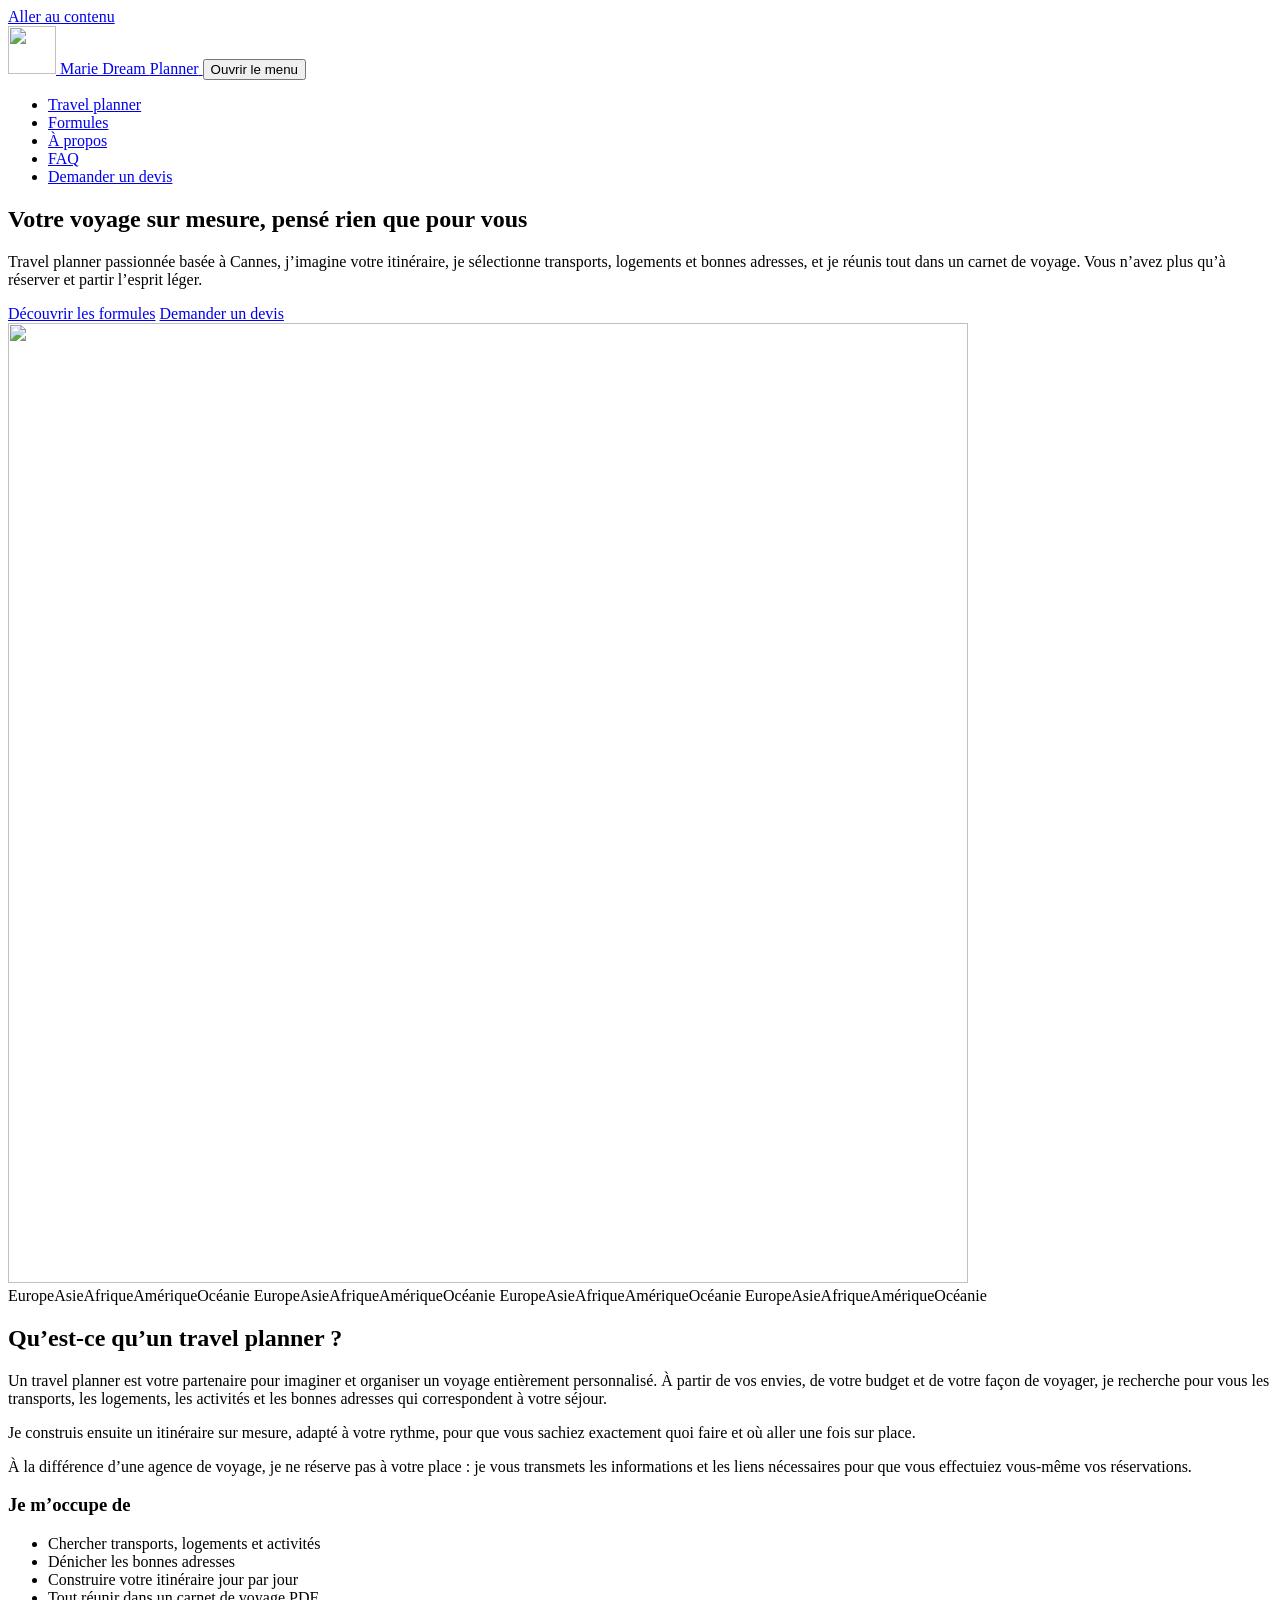
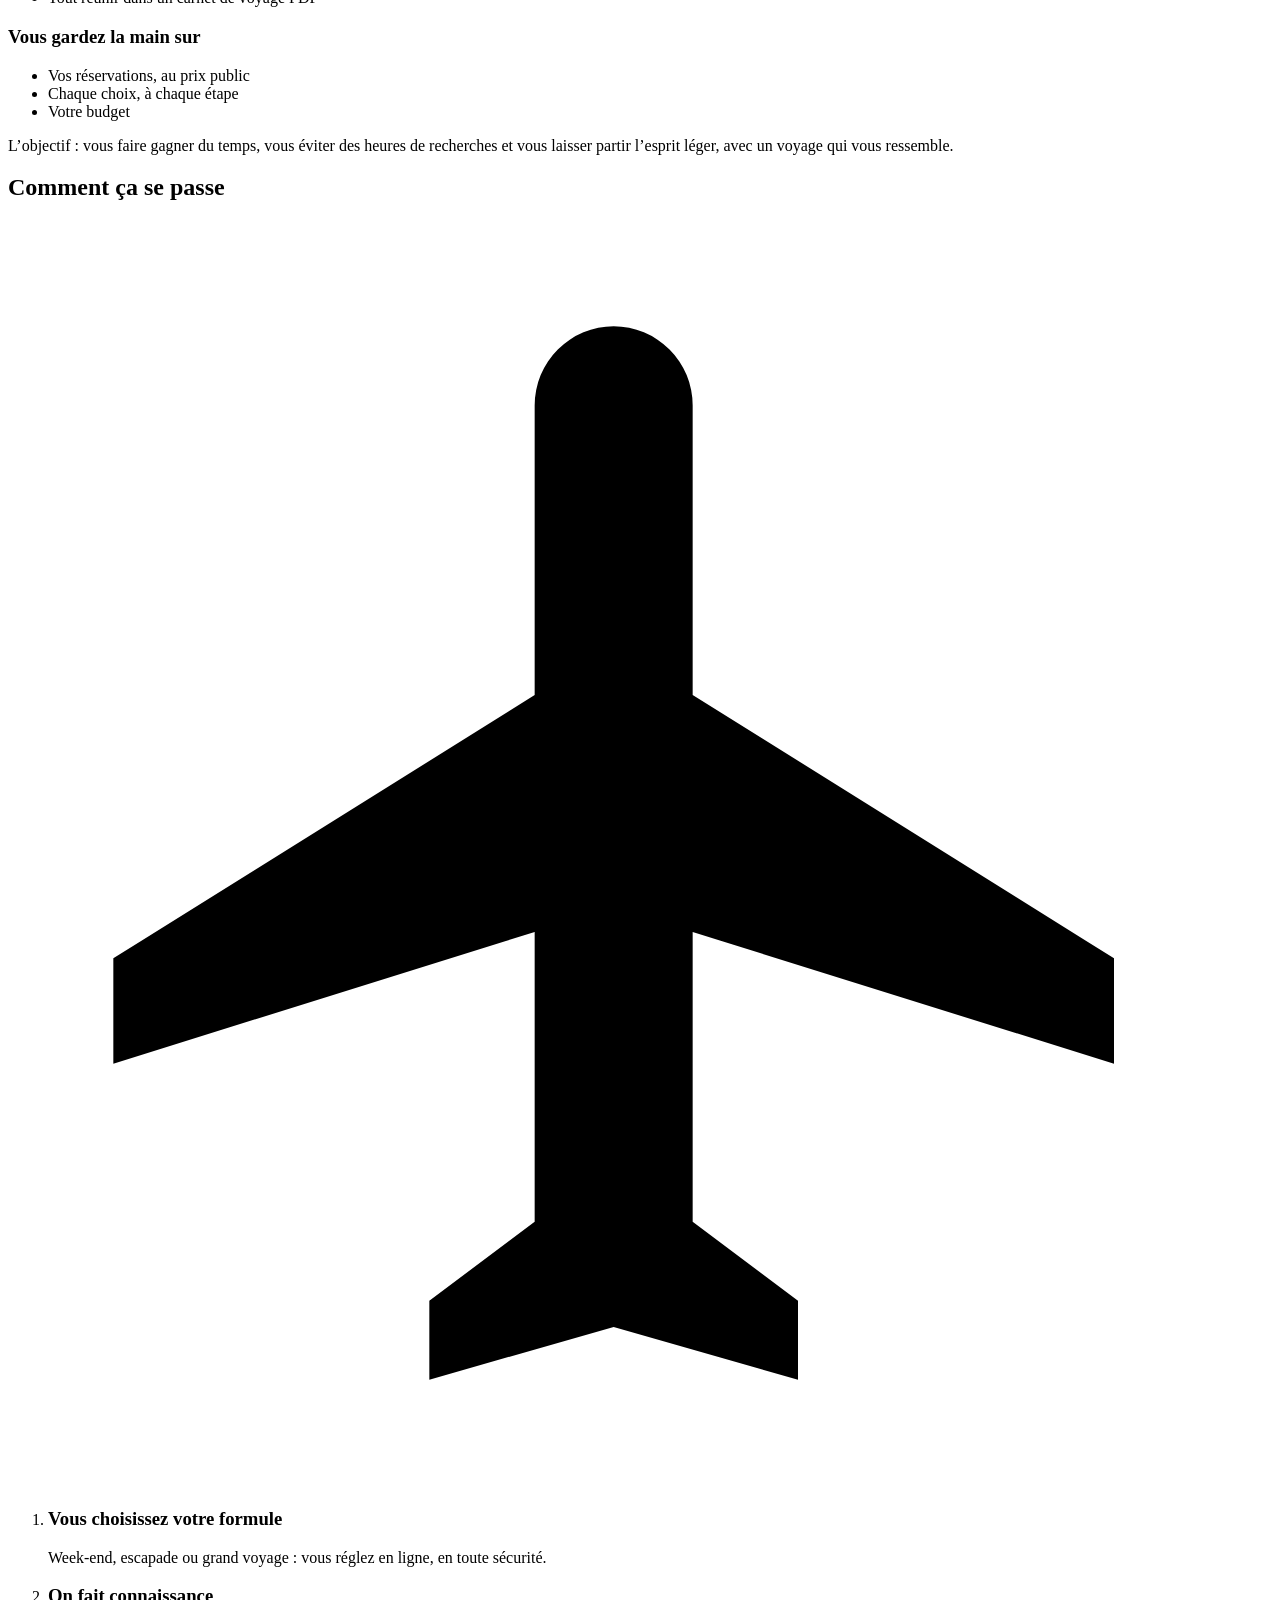
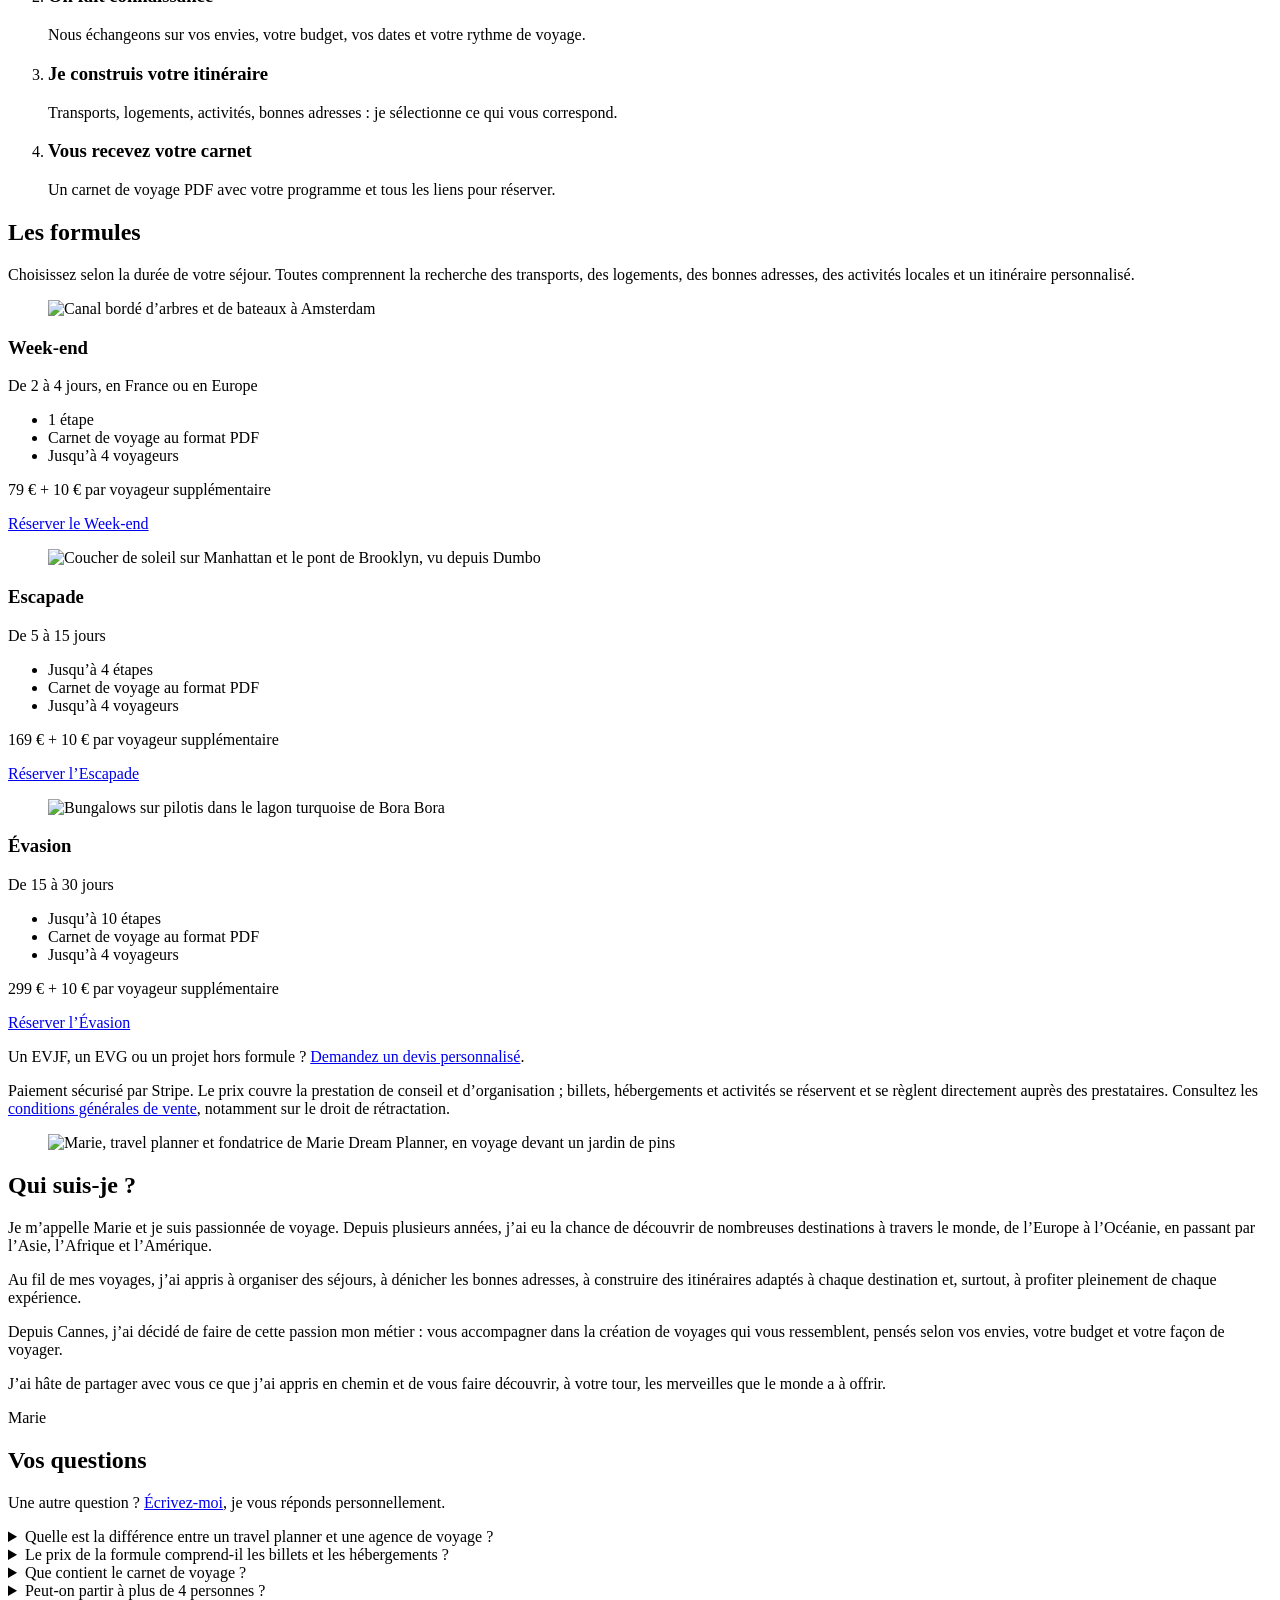
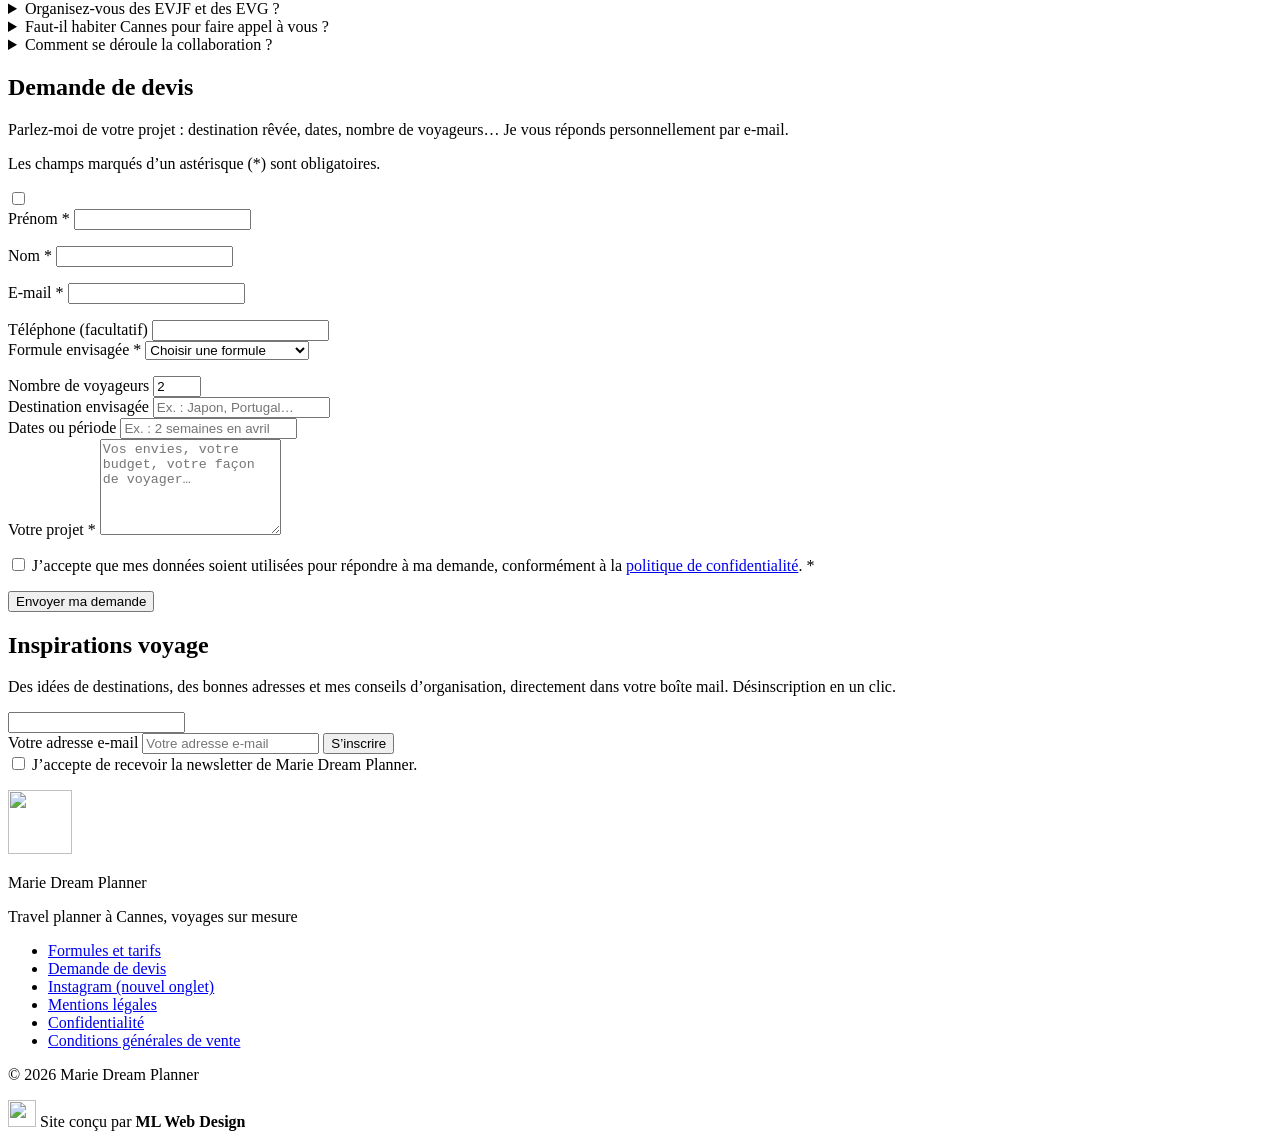
==== index.html @ a930e007 "MarieTravelPlannerV1" ====
<!DOCTYPE html>
<html lang="fr">
<head>
  <!-- ==========================================================
       Marie Dream Planner — Site vitrine
       Page unique (one-page) : accueil, formules, à propos, FAQ, devis.
       ⚠️ Remplacer https://www.mariedreamplanner.fr par le domaine final
          (rechercher/remplacer dans tout le projet).
       ========================================================== -->
  <meta charset="utf-8">
  <meta name="viewport" content="width=device-width, initial-scale=1">

  <!-- SEO : titre (~55 car.) et description (~155 car.) -->
  <title>Travel planner à Cannes, voyage sur mesure | Marie Dream Planner</title>
  <meta name="description" content="Travel planner basée à Cannes, Marie organise votre voyage sur mesure : itinéraire personnalisé, transports, logements et bonnes adresses. Dès 79 €.">
  <link rel="canonical" href="https://www.mariedreamplanner.fr/">
  <meta name="robots" content="index, follow, max-image-preview:large">
  <meta name="author" content="Marie — Marie Dream Planner">
  <meta name="theme-color" content="#7e1416">
  <meta name="color-scheme" content="light">

  <!-- Open Graph (Facebook, LinkedIn, WhatsApp…) -->
  <meta property="og:type" content="website">
  <meta property="og:locale" content="fr_FR">
  <meta property="og:site_name" content="Marie Dream Planner">
  <meta property="og:title" content="Marie Dream Planner — Travel planner à Cannes, voyage sur mesure">
  <meta property="og:description" content="Itinéraire personnalisé, transports, logements et bonnes adresses : votre voyage pensé rien que pour vous, dès 79 €.">
  <meta property="og:url" content="https://www.mariedreamplanner.fr/">
  <meta property="og:image" content="https://www.mariedreamplanner.fr/assets/img/og-image.jpg">
  <meta property="og:image:width" content="1200">
  <meta property="og:image:height" content="630">
  <meta property="og:image:alt" content="Logo Marie Dream Planner : soleil couchant, vague et palmier">

  <!-- Twitter / X -->
  <meta name="twitter:card" content="summary_large_image">
  <meta name="twitter:title" content="Marie Dream Planner — Travel planner à Cannes, voyage sur mesure">
  <meta name="twitter:description" content="Votre voyage sur mesure, organisé par une travel planner passionnée basée à Cannes. Dès 79 €.">
  <meta name="twitter:image" content="https://www.mariedreamplanner.fr/assets/img/og-image.jpg">

  <!-- Icônes & PWA -->
  <link rel="icon" href="/assets/icons/favicon.ico" sizes="48x48">
  <link rel="icon" href="/assets/icons/favicon-32.png" type="image/png" sizes="32x32">
  <link rel="apple-touch-icon" href="/assets/icons/apple-touch-icon.png">
  <link rel="manifest" href="/site.webmanifest">

  <!-- Performance : préchargement des polices auto-hébergées (RGPD : aucun appel à Google Fonts) -->
  <link rel="preload" href="assets/fonts/gloock-latin-400-normal.woff2" as="font" type="font/woff2" crossorigin>
  <link rel="preload" href="assets/fonts/poppins-latin-400-normal.woff2" as="font" type="font/woff2" crossorigin>

  <link rel="preload" as="image" type="image/webp" fetchpriority="high" href="assets/media/hero-poster-960.webp"
        imagesrcset="assets/media/hero-poster-640.webp 640w, assets/media/hero-poster-960.webp 960w, assets/media/hero-poster-1280.webp 1280w"
        imagesizes="(min-width: 56.25em) min(40vw, 34rem), min(60vw, 17rem)">
  <link rel="stylesheet" href="assets/css/styles.css">

  <!-- Données structurées (schema.org) : entreprise, offres, fondatrice, FAQ -->
  <script type="application/ld+json">
  {
    "@context": "https://schema.org",
    "@graph": [
      {
        "@type": "WebSite",
        "@id": "https://www.mariedreamplanner.fr/#website",
        "url": "https://www.mariedreamplanner.fr/",
        "name": "Marie Dream Planner",
        "inLanguage": "fr-FR",
        "publisher": { "@id": "https://www.mariedreamplanner.fr/#business" },
        "creator": { "@type": "Organization", "name": "ML Web Design" }
      },
      {
        "@type": "ProfessionalService",
        "@id": "https://www.mariedreamplanner.fr/#business",
        "name": "Marie Dream Planner",
        "description": "Travel planner basée à Cannes : organisation de voyages sur mesure, itinéraires personnalisés et carnets de voyage.",
        "url": "https://www.mariedreamplanner.fr/",
        "logo": "https://www.mariedreamplanner.fr/assets/icons/icon-512.png",
        "image": "https://www.mariedreamplanner.fr/assets/img/og-image.jpg",
        "priceRange": "79 € – 299 €",
        "currenciesAccepted": "EUR",
        "paymentAccepted": "Carte bancaire",
        "address": {
          "@type": "PostalAddress",
          "addressLocality": "Cannes",
          "addressRegion": "Provence-Alpes-Côte d’Azur",
          "addressCountry": "FR"
        },
        "areaServed": [
          { "@type": "City", "name": "Cannes" },
          { "@type": "AdministrativeArea", "name": "Alpes-Maritimes" },
          { "@type": "Country", "name": "France" }
        ],
        "knowsLanguage": "fr",
        "founder": { "@id": "https://www.mariedreamplanner.fr/#marie" },
        "hasOfferCatalog": {
          "@type": "OfferCatalog",
          "name": "Formules d’organisation de voyage",
          "itemListElement": [
            {
              "@type": "Offer",
              "name": "Formule Week-end",
              "description": "Voyage de 2 à 4 jours en France ou en Europe, 1 étape, carnet de voyage PDF, jusqu’à 4 personnes.",
              "price": "79",
              "priceCurrency": "EUR",
              "url": "https://www.mariedreamplanner.fr/#formules"
            },
            {
              "@type": "Offer",
              "name": "Formule Escapade",
              "description": "Voyage de 5 à 15 jours, jusqu’à 4 étapes, carnet de voyage PDF, jusqu’à 4 personnes.",
              "price": "169",
              "priceCurrency": "EUR",
              "url": "https://www.mariedreamplanner.fr/#formules"
            },
            {
              "@type": "Offer",
              "name": "Formule Évasion",
              "description": "Voyage de 15 à 30 jours, jusqu’à 10 étapes, carnet de voyage PDF, jusqu’à 4 personnes.",
              "price": "299",
              "priceCurrency": "EUR",
              "url": "https://www.mariedreamplanner.fr/#formules"
            }
          ]
        }
      },
      {
        "@type": "Person",
        "@id": "https://www.mariedreamplanner.fr/#marie",
        "name": "Marie",
        "jobTitle": "Travel planner",
        "image": "https://www.mariedreamplanner.fr/assets/img/marie-travel-planner-800.jpg",
        "worksFor": { "@id": "https://www.mariedreamplanner.fr/#business" }
      },
      {
        "@type": "FAQPage",
        "@id": "https://www.mariedreamplanner.fr/#faq",
        "mainEntity": [
          {
            "@type": "Question",
            "name": "Quelle est la différence entre un travel planner et une agence de voyage ?",
            "acceptedAnswer": { "@type": "Answer", "text": "Une agence vend un voyage et réserve à votre place. En tant que travel planner, je conçois votre voyage sur mesure et vous transmets toutes les informations et liens nécessaires : vous réservez vous-même, au prix public, en gardant la main sur chaque choix." }
          },
          {
            "@type": "Question",
            "name": "Le prix de la formule comprend-il les billets et les hébergements ?",
            "acceptedAnswer": { "@type": "Answer", "text": "Non. Le prix de la formule rémunère la recherche et l’organisation de votre voyage. Les transports, hébergements et activités restent à réserver et à régler directement auprès des prestataires, grâce aux liens fournis dans votre carnet." }
          },
          {
            "@type": "Question",
            "name": "Que contient le carnet de voyage ?",
            "acceptedAnswer": { "@type": "Answer", "text": "Votre carnet de voyage au format PDF rassemble votre itinéraire jour par jour, les transports et logements sélectionnés, les activités et bonnes adresses, ainsi que les liens pour tout réserver." }
          },
          {
            "@type": "Question",
            "name": "Peut-on partir à plus de 4 personnes ?",
            "acceptedAnswer": { "@type": "Answer", "text": "Oui. Chaque formule inclut jusqu’à 4 voyageurs ; chaque personne supplémentaire est facturée 10 €." }
          },
          {
            "@type": "Question",
            "name": "Organisez-vous des EVJF et des EVG ?",
            "acceptedAnswer": { "@type": "Answer", "text": "Oui, les enterrements de vie de jeune fille et de garçon sont organisés sur devis, selon le nombre de participants, la destination et les activités souhaitées." }
          },
          {
            "@type": "Question",
            "name": "Faut-il habiter Cannes pour faire appel à vous ?",
            "acceptedAnswer": { "@type": "Answer", "text": "Non. Je suis basée à Cannes, mais tout l’accompagnement se fait à distance : où que vous habitiez en France, vous pouvez me confier l’organisation de votre voyage." }
          },
          {
            "@type": "Question",
            "name": "Comment se déroule la collaboration ?",
            "acceptedAnswer": { "@type": "Answer", "text": "Vous choisissez une formule et la réglez en ligne, puis nous échangeons sur vos envies, votre budget et votre rythme. Je construis ensuite votre itinéraire et vous envoie votre carnet de voyage." }
          }
        ]
      }
    ]
  }
  </script>

  <script src="assets/js/config.js" defer></script>
  <script src="assets/js/main.js" defer></script>
</head>

<body>
  <!-- Lien d’évitement (accessibilité clavier / lecteurs d’écran) -->
  <a class="skip-link" href="#main">Aller au contenu</a>

  <!-- ========================= EN-TÊTE ========================= -->
  <header class="site-header" id="siteHeader" data-state="transparent">
    <div class="site-header__inner container">
      <a class="brand" href="#accueil" aria-label="Marie Dream Planner, retour à l’accueil">
        <picture>
          <source type="image/webp" srcset="assets/img/logo-emblem-48.webp 1x, assets/img/logo-emblem-96.webp 2x">
          <img class="brand__emblem" src="assets/img/logo-emblem-48.png" srcset="assets/img/logo-emblem-96.png 2x" alt="" width="48" height="48">
        </picture>
        <span class="brand__name">Marie Dream <span class="brand__sub">Planner</span></span>
      </a>

      <button class="nav-toggle" id="navToggle" type="button" aria-expanded="false" aria-controls="primaryNav">
        <span class="nav-toggle__bar" aria-hidden="true"></span>
        <span class="visually-hidden">Ouvrir le menu</span>
      </button>

      <nav class="primary-nav" id="primaryNav" aria-label="Navigation principale">
        <ul class="primary-nav__list">
          <li><a class="primary-nav__link" href="#travel-planner">Travel planner</a></li>
          <li><a class="primary-nav__link" href="#formules">Formules</a></li>
          <li><a class="primary-nav__link" href="#a-propos">À propos</a></li>
          <li><a class="primary-nav__link" href="#faq">FAQ</a></li>
          <li><a class="button button--sun primary-nav__cta" href="#devis">Demander un devis</a></li>
        </ul>
      </nav>
    </div>
  </header>

  <main id="main">

    <!-- ========================= HERO =========================
         Le soleil du logo devient une fenêtre sur le voyage : la vidéo s’affiche
         dans un disque qui se lève sur l’horizon au chargement.
         Vidéo muette, en boucle, avec bouton pause (WCAG 2.2.2), non chargée si
         l’utilisateur limite les animations ou ses données (voir main.js). -->
    <section class="hero" id="accueil" aria-labelledby="heroTitle">
      <div class="hero__inner container">
        <div class="hero__text">
          <h1 class="hero__title" id="heroTitle">
            <span class="hero__line"><span>Votre voyage</span></span>
            <span class="hero__line"><span>sur mesure,</span></span>
            <span class="hero__line"><span>pensé rien</span></span>
            <span class="hero__line"><span>que pour vous</span></span>
          </h1>
          <p class="hero__lead">Travel planner passionnée basée à Cannes, j’imagine votre itinéraire, je sélectionne transports, logements et bonnes adresses, et je réunis tout dans un carnet de voyage. Vous n’avez plus qu’à réserver et partir l’esprit léger.</p>
          <div class="hero__actions">
            <a class="button button--sun" href="#formules">Découvrir les formules</a>
            <a class="button button--ghost" href="#devis">Demander un devis</a>
          </div>
        </div>

        <div class="hero__sun">
          <div class="hero__disc" id="heroDisc">
            <!-- Image d’attente responsive (affichée tant que la vidéo ne joue pas) -->
            <picture>
              <source type="image/webp" sizes="(min-width: 56.25em) min(40vw, 34rem), min(60vw, 17rem)"
                      srcset="assets/media/hero-poster-640.webp 640w, assets/media/hero-poster-960.webp 960w, assets/media/hero-poster-1280.webp 1280w">
              <img class="hero__poster" src="assets/media/hero-poster-960.jpg" alt="" width="960" height="960" fetchpriority="high" decoding="async">
            </picture>
            <video class="hero__video" id="heroVideo" muted loop playsinline preload="none" aria-hidden="true"
                   data-sources='[{"src":"assets/media/hero.webm","type":"video/webm"},{"src":"assets/media/hero.mp4","type":"video/mp4"}]'>
            </video>
          </div>
          <button class="hero__video-toggle" id="heroVideoToggle" type="button" data-state="playing" hidden>
            <span class="hero__video-icon" aria-hidden="true"></span>
            <span class="visually-hidden" data-label>Mettre la vidéo en pause</span>
          </button>
        </div>
      </div>

      <!-- Bandeau décoratif : les continents évoqués dans la présentation de Marie -->
      <div class="marquee" aria-hidden="true">
        <div class="marquee__track">
          <span>Europe</span><span>Asie</span><span>Afrique</span><span>Amérique</span><span>Océanie</span>
          <span>Europe</span><span>Asie</span><span>Afrique</span><span>Amérique</span><span>Océanie</span>
          <span>Europe</span><span>Asie</span><span>Afrique</span><span>Amérique</span><span>Océanie</span>
          <span>Europe</span><span>Asie</span><span>Afrique</span><span>Amérique</span><span>Océanie</span>
        </div>
      </div>
    </section>

    <!-- ========================= QU’EST-CE QU’UN TRAVEL PLANNER ========================= -->
    <section class="section intro" id="travel-planner" aria-labelledby="introTitle">
      <div class="container">
        <div class="intro__grid">
          <div class="intro__body">
            <h2 class="section__title" id="introTitle">Qu’est-ce qu’un travel planner&nbsp;?</h2>
            <div class="prose">
              <p>Un travel planner est votre partenaire pour imaginer et organiser un voyage entièrement personnalisé. À partir de vos envies, de votre budget et de votre façon de voyager, je recherche pour vous les transports, les logements, les activités et les bonnes adresses qui correspondent à votre séjour.</p>
              <p>Je construis ensuite un itinéraire sur mesure, adapté à votre rythme, pour que vous sachiez exactement quoi faire et où aller une fois sur place.</p>
              <p>À la différence d’une agence de voyage, je ne réserve pas à votre place&nbsp;: je vous transmets les informations et les liens nécessaires pour que vous effectuiez vous-même vos réservations.</p>
            </div>
          </div>

          <!-- Répartition des rôles : l’information clé du métier, présentée côte à côte -->
          <div class="roles">
            <div class="roles__card roles__card--marie">
              <h3 class="roles__title">Je m’occupe de</h3>
              <ul class="roles__list">
                <li>Chercher transports, logements et activités</li>
                <li>Dénicher les bonnes adresses</li>
                <li>Construire votre itinéraire jour par jour</li>
                <li>Tout réunir dans un carnet de voyage PDF</li>
              </ul>
            </div>
            <div class="roles__card roles__card--you">
              <h3 class="roles__title">Vous gardez la main sur</h3>
              <ul class="roles__list">
                <li>Vos réservations, au prix public</li>
                <li>Chaque choix, à chaque étape</li>
                <li>Votre budget</li>
              </ul>
            </div>
          </div>
        </div>

        <p class="intro__goal">L’objectif&nbsp;: vous faire gagner du temps, vous éviter des heures de recherches et vous laisser partir l’esprit léger, avec un voyage qui vous ressemble.</p>
      </div>
    </section>

    <!-- ========================= ÉTAPES (vraie séquence → numérotation justifiée) =========================
         Un avion parcourt la ligne de vol quand la section entre à l’écran (une seule fois). -->
    <section class="section steps" aria-labelledby="stepsTitle">
      <div class="container">
        <h2 class="section__title" id="stepsTitle">Comment ça se passe</h2>
        <div class="steps__route" id="stepsRoute">
          <svg class="steps__plane" viewBox="0 0 24 24" aria-hidden="true" focusable="false">
            <path d="M21 16v-2l-8-5V3.5a1.5 1.5 0 0 0-3 0V9l-8 5v2l8-2.5V19l-2 1.5V22l3.5-1 3.5 1v-1.5L13 19v-5.5z"/>
          </svg>
          <ol class="steps__list">
            <li class="step">
              <h3 class="step__title">Vous choisissez votre formule</h3>
              <p class="step__text">Week-end, escapade ou grand voyage&nbsp;: vous réglez en ligne, en toute sécurité.</p>
            </li>
            <li class="step">
              <h3 class="step__title">On fait connaissance</h3>
              <p class="step__text">Nous échangeons sur vos envies, votre budget, vos dates et votre rythme de voyage.</p>
            </li>
            <li class="step">
              <h3 class="step__title">Je construis votre itinéraire</h3>
              <p class="step__text">Transports, logements, activités, bonnes adresses&nbsp;: je sélectionne ce qui vous correspond.</p>
            </li>
            <li class="step">
              <h3 class="step__title">Vous recevez votre carnet</h3>
              <p class="step__text">Un carnet de voyage PDF avec votre programme et tous les liens pour réserver.</p>
            </li>
          </ol>
        </div>
      </div>
    </section>

    <!-- ========================= FORMULES =========================
         Photos libres de droits (crédits : mentions légales), servies en WebP responsive.
         La jauge indique la plage de durée couverte sur une échelle de 30 jours. -->
    <section class="section formulas" id="formules" aria-labelledby="formulasTitle">
      <div class="container">
        <div class="section__head">
          <h2 class="section__title" id="formulasTitle">Les formules</h2>
          <p class="section__lead">Choisissez selon la durée de votre séjour. Toutes comprennent la recherche des transports, des logements, des bonnes adresses, des activités locales et un itinéraire personnalisé.</p>
        </div>

        <div class="formulas__grid">
          <!-- Formule Week-end -->
          <article class="offer" aria-labelledby="offerWeekendTitle">
            <figure class="offer__media">
              <picture>
                <source type="image/webp" sizes="(min-width: 960px) 360px, 92vw"
                        srcset="assets/media/formula-weekend-640.webp 640w, assets/media/formula-weekend-960.webp 960w, assets/media/formula-weekend-1280.webp 1280w">
                <img src="assets/media/formula-weekend-960.jpg" alt="Canal bordé d’arbres et de bateaux à Amsterdam" width="960" height="720" loading="lazy" decoding="async">
              </picture>
            </figure>
            <div class="offer__body">
              <h3 class="offer__title" id="offerWeekendTitle">Week-end</h3>
              <p class="offer__duration">De 2 à 4 jours, en France ou en Europe</p>
              <div class="offer__range offer__range--short" role="img" aria-label="Durée couverte : de 2 à 4 jours, sur une échelle de 30 jours">
                <span class="offer__range-fill"></span>
              </div>
              <ul class="offer__features">
                <li>1 étape</li>
                <li>Carnet de voyage au format PDF</li>
                <li>Jusqu’à 4 voyageurs</li>
              </ul>
              <p class="offer__price"><span class="offer__amount">79&nbsp;€</span> <span class="offer__extra">+ 10&nbsp;€ par voyageur supplémentaire</span></p>
              <a class="button button--primary offer__cta" href="#devis" data-payment-link="weekend" data-formula="Week-end">Réserver le Week-end</a>
            </div>
          </article>

          <!-- Formule Escapade (variante sombre pour rythmer la rangée) -->
          <article class="offer offer--dark" aria-labelledby="offerEscapadeTitle">
            <figure class="offer__media">
              <picture>
                <source type="image/webp" sizes="(min-width: 960px) 360px, 92vw"
                        srcset="assets/media/formula-escapade-640.webp 640w, assets/media/formula-escapade-960.webp 960w, assets/media/formula-escapade-1280.webp 1280w">
                <img src="assets/media/formula-escapade-960.jpg" alt="Coucher de soleil sur Manhattan et le pont de Brooklyn, vu depuis Dumbo" width="960" height="720" loading="lazy" decoding="async">
              </picture>
            </figure>
            <div class="offer__body">
              <h3 class="offer__title" id="offerEscapadeTitle">Escapade</h3>
              <p class="offer__duration">De 5 à 15 jours</p>
              <div class="offer__range offer__range--medium" role="img" aria-label="Durée couverte : de 5 à 15 jours, sur une échelle de 30 jours">
                <span class="offer__range-fill"></span>
              </div>
              <ul class="offer__features">
                <li>Jusqu’à 4 étapes</li>
                <li>Carnet de voyage au format PDF</li>
                <li>Jusqu’à 4 voyageurs</li>
              </ul>
              <p class="offer__price"><span class="offer__amount">169&nbsp;€</span> <span class="offer__extra">+ 10&nbsp;€ par voyageur supplémentaire</span></p>
              <a class="button button--sun offer__cta" href="#devis" data-payment-link="escapade" data-formula="Escapade">Réserver l’Escapade</a>
            </div>
          </article>

          <!-- Formule Évasion -->
          <article class="offer" aria-labelledby="offerEvasionTitle">
            <figure class="offer__media">
              <picture>
                <source type="image/webp" sizes="(min-width: 960px) 360px, 92vw"
                        srcset="assets/media/formula-evasion-640.webp 640w, assets/media/formula-evasion-960.webp 960w, assets/media/formula-evasion-1280.webp 1280w">
                <img src="assets/media/formula-evasion-960.jpg" alt="Bungalows sur pilotis dans le lagon turquoise de Bora Bora" width="960" height="720" loading="lazy" decoding="async">
              </picture>
            </figure>
            <div class="offer__body">
              <h3 class="offer__title" id="offerEvasionTitle">Évasion</h3>
              <p class="offer__duration">De 15 à 30 jours</p>
              <div class="offer__range offer__range--long" role="img" aria-label="Durée couverte : de 15 à 30 jours, sur une échelle de 30 jours">
                <span class="offer__range-fill"></span>
              </div>
              <ul class="offer__features">
                <li>Jusqu’à 10 étapes</li>
                <li>Carnet de voyage au format PDF</li>
                <li>Jusqu’à 4 voyageurs</li>
              </ul>
              <p class="offer__price"><span class="offer__amount">299&nbsp;€</span> <span class="offer__extra">+ 10&nbsp;€ par voyageur supplémentaire</span></p>
              <a class="button button--primary offer__cta" href="#devis" data-payment-link="evasion" data-formula="Évasion">Réserver l’Évasion</a>
            </div>
          </article>
        </div>

        <div class="formulas__notes">
          <p class="formulas__custom">Un EVJF, un EVG ou un projet hors formule&nbsp;? <a href="#devis" data-formula="EVJF / EVG">Demandez un devis personnalisé</a>.</p>
          <p class="formulas__secure">Paiement sécurisé par Stripe. Le prix couvre la prestation de conseil et d’organisation&nbsp;; billets, hébergements et activités se réservent et se règlent directement auprès des prestataires. Consultez les <a href="cgv.html">conditions générales de vente</a>, notamment sur le droit de rétractation.</p>
        </div>
      </div>
    </section>

    <!-- ========================= À PROPOS ========================= -->
    <section class="section about" id="a-propos" aria-labelledby="aboutTitle">
      <div class="container about__grid">
        <figure class="about__portrait">
          <picture>
            <source type="image/webp"
                    srcset="assets/img/marie-travel-planner-480.webp 480w,
                            assets/img/marie-travel-planner-800.webp 800w,
                            assets/img/marie-travel-planner-1200.webp 1200w"
                    sizes="(min-width: 960px) 420px, 88vw">
            <img src="assets/img/marie-travel-planner-800.jpg"
                 alt="Marie, travel planner et fondatrice de Marie Dream Planner, en voyage devant un jardin de pins"
                 width="800" height="1000" loading="lazy" decoding="async">
          </picture>
        </figure>

        <div class="about__body">
          <h2 class="section__title" id="aboutTitle">Qui suis-je&nbsp;?</h2>
          <div class="prose">
            <p>Je m’appelle Marie et je suis passionnée de voyage. Depuis plusieurs années, j’ai eu la chance de découvrir de nombreuses destinations à travers le monde, de l’Europe à l’Océanie, en passant par l’Asie, l’Afrique et l’Amérique.</p>
            <p>Au fil de mes voyages, j’ai appris à organiser des séjours, à dénicher les bonnes adresses, à construire des itinéraires adaptés à chaque destination et, surtout, à profiter pleinement de chaque expérience.</p>
            <p>Depuis Cannes, j’ai décidé de faire de cette passion mon métier&nbsp;: vous accompagner dans la création de voyages qui vous ressemblent, pensés selon vos envies, votre budget et votre façon de voyager.</p>
            <p>J’ai hâte de partager avec vous ce que j’ai appris en chemin et de vous faire découvrir, à votre tour, les merveilles que le monde a à offrir.</p>
          </div>
          <p class="about__signature">Marie</p>
        </div>
      </div>
    </section>

    <!-- ========================= FAQ (accordéons natifs <details>, ouverture animée en CSS) ========================= -->
    <section class="section faq" id="faq" aria-labelledby="faqTitle">
      <div class="container faq__grid">
        <div class="faq__intro">
          <h2 class="section__title" id="faqTitle">Vos questions</h2>
          <p class="section__lead">Une autre question&nbsp;? <a href="#devis">Écrivez-moi</a>, je vous réponds personnellement.</p>
        </div>
        <div class="faq__list">
          <details class="faq__item">
            <summary class="faq__question">Quelle est la différence entre un travel planner et une agence de voyage&nbsp;?</summary>
            <div class="faq__answer"><p>Une agence vend un voyage et réserve à votre place. En tant que travel planner, je conçois votre voyage sur mesure et vous transmets toutes les informations et liens nécessaires&nbsp;: vous réservez vous-même, au prix public, en gardant la main sur chaque choix.</p></div>
          </details>
          <details class="faq__item">
            <summary class="faq__question">Le prix de la formule comprend-il les billets et les hébergements&nbsp;?</summary>
            <div class="faq__answer"><p>Non. Le prix de la formule rémunère la recherche et l’organisation de votre voyage. Les transports, hébergements et activités restent à réserver et à régler directement auprès des prestataires, grâce aux liens fournis dans votre carnet.</p></div>
          </details>
          <details class="faq__item">
            <summary class="faq__question">Que contient le carnet de voyage&nbsp;?</summary>
            <div class="faq__answer"><p>Votre carnet de voyage au format PDF rassemble votre itinéraire jour par jour, les transports et logements sélectionnés, les activités et bonnes adresses, ainsi que les liens pour tout réserver.</p></div>
          </details>
          <details class="faq__item">
            <summary class="faq__question">Peut-on partir à plus de 4 personnes&nbsp;?</summary>
            <div class="faq__answer"><p>Oui. Chaque formule inclut jusqu’à 4 voyageurs&nbsp;; chaque personne supplémentaire est facturée 10&nbsp;€.</p></div>
          </details>
          <details class="faq__item">
            <summary class="faq__question">Organisez-vous des EVJF et des EVG&nbsp;?</summary>
            <div class="faq__answer"><p>Oui, les enterrements de vie de jeune fille et de garçon sont organisés sur devis, selon le nombre de participants, la destination et les activités souhaitées. <a href="#devis" data-formula="EVJF / EVG">Demander un devis</a>.</p></div>
          </details>
          <details class="faq__item">
            <summary class="faq__question">Faut-il habiter Cannes pour faire appel à vous&nbsp;?</summary>
            <div class="faq__answer"><p>Non. Je suis basée à Cannes, mais tout l’accompagnement se fait à distance&nbsp;: où que vous habitiez en France, vous pouvez me confier l’organisation de votre voyage.</p></div>
          </details>
          <details class="faq__item">
            <summary class="faq__question">Comment se déroule la collaboration&nbsp;?</summary>
            <div class="faq__answer"><p>Vous choisissez une formule et la réglez en ligne, puis nous échangeons sur vos envies, votre budget et votre rythme. Je construis ensuite votre itinéraire et vous envoie votre carnet de voyage.</p></div>
          </details>
        </div>
      </div>
    </section>

    <!-- ========================= DEMANDE DE DEVIS =========================
         Envoi d’e-mail sans backend via Web3Forms (clé dans assets/js/config.js).
         Sans JavaScript, le formulaire reste fonctionnel (POST classique + redirection). -->
    <section class="section quote" id="devis" aria-labelledby="quoteTitle">
      <div class="container quote__grid">
        <div class="quote__intro">
          <h2 class="section__title" id="quoteTitle">Demande de devis</h2>
          <p class="section__lead">Parlez-moi de votre projet&nbsp;: destination rêvée, dates, nombre de voyageurs… Je vous réponds personnellement par e-mail.</p>
          <p class="quote__hint">Les champs marqués d’un astérisque (*) sont obligatoires.</p>
        </div>

        <form class="form quote__form" id="quoteForm" action="https://api.web3forms.com/submit" method="POST" novalidate>
          <!-- Champs techniques Web3Forms (valeurs injectées depuis config.js) -->
          <input type="hidden" name="access_key" value="" data-config="web3formsAccessKey">
          <input type="hidden" name="subject" value="Nouvelle demande de devis — Marie Dream Planner">
          <input type="hidden" name="from_name" value="Site Marie Dream Planner">
          <input type="hidden" name="redirect" value="https://www.mariedreamplanner.fr/merci.html?type=devis">
          <!-- Pot de miel anti-spam : invisible pour les humains -->
          <input type="checkbox" name="botcheck" class="form__honeypot" tabindex="-1" aria-hidden="true">

          <!-- Les attributs « name » sont en français : ils deviennent les intitulés de l’e-mail reçu.
               Les « id » restent en camelCase pour le JavaScript et les labels. -->
          <div class="form__row">
            <div class="form__field">
              <label class="form__label" for="firstName">Prénom *</label>
              <input class="form__input" id="firstName" name="Prénom" type="text" autocomplete="given-name" required aria-describedby="firstNameError">
              <p class="form__error" id="firstNameError" aria-live="polite"></p>
            </div>
            <div class="form__field">
              <label class="form__label" for="lastName">Nom *</label>
              <input class="form__input" id="lastName" name="Nom" type="text" autocomplete="family-name" required aria-describedby="lastNameError">
              <p class="form__error" id="lastNameError" aria-live="polite"></p>
            </div>
          </div>

          <div class="form__row">
            <div class="form__field">
              <label class="form__label" for="email">E-mail *</label>
              <input class="form__input" id="email" name="email" type="email" autocomplete="email" pattern="[^@\s]+@[^@\s]+\.[^@\s]{2,}" inputmode="email" required aria-describedby="emailError">
              <p class="form__error" id="emailError" aria-live="polite"></p>
            </div>
            <div class="form__field">
              <label class="form__label" for="phone">Téléphone <span class="form__optional">(facultatif)</span></label>
              <input class="form__input" id="phone" name="Téléphone" type="tel" autocomplete="tel" inputmode="tel">
            </div>
          </div>

          <div class="form__row">
            <div class="form__field">
              <label class="form__label" for="formula">Formule envisagée *</label>
              <select class="form__input form__select" id="formula" name="Formule" required aria-describedby="formulaError">
                <option value="">Choisir une formule</option>
                <option value="Week-end">Week-end (2 à 4 jours)</option>
                <option value="Escapade">Escapade (5 à 15 jours)</option>
                <option value="Évasion">Évasion (15 à 30 jours)</option>
                <option value="EVJF / EVG">EVJF / EVG</option>
                <option value="Autre projet">Autre projet</option>
              </select>
              <p class="form__error" id="formulaError" aria-live="polite"></p>
            </div>
            <div class="form__field">
              <label class="form__label" for="travelersCount">Nombre de voyageurs</label>
              <input class="form__input" id="travelersCount" name="Voyageurs" type="number" min="1" max="50" inputmode="numeric" value="2">
            </div>
          </div>

          <div class="form__row">
            <div class="form__field">
              <label class="form__label" for="destination">Destination envisagée</label>
              <input class="form__input" id="destination" name="Destination" type="text" placeholder="Ex. : Japon, Portugal…">
            </div>
            <div class="form__field">
              <label class="form__label" for="travelPeriod">Dates ou période</label>
              <input class="form__input" id="travelPeriod" name="Période" type="text" placeholder="Ex. : 2 semaines en avril">
            </div>
          </div>

          <div class="form__field">
            <label class="form__label" for="message">Votre projet *</label>
            <textarea class="form__input form__textarea" id="message" name="Message" rows="6" required minlength="20" aria-describedby="messageError" placeholder="Vos envies, votre budget, votre façon de voyager…"></textarea>
            <p class="form__error" id="messageError" aria-live="polite"></p>
          </div>

          <div class="form__field form__field--checkbox">
            <input class="form__checkbox" id="quoteConsent" name="Consentement RGPD" type="checkbox" value="Oui" required aria-describedby="quoteConsentError">
            <label class="form__label form__label--inline" for="quoteConsent">J’accepte que mes données soient utilisées pour répondre à ma demande, conformément à la <a href="mentions-legales.html#confidentialite">politique de confidentialité</a>. *</label>
            <p class="form__error" id="quoteConsentError" aria-live="polite"></p>
          </div>

          <button class="button button--primary form__submit" type="submit">Envoyer ma demande</button>
          <p class="form__status" id="quoteStatus" role="status" aria-live="polite"></p>
        </form>
      </div>
    </section>
  </main>

  <!-- ========================= PIED DE PAGE + NEWSLETTER ========================= -->
  <footer class="site-footer">
    <div class="container site-footer__grid">
      <section class="newsletter" aria-labelledby="newsletterTitle">
        <h2 class="newsletter__title" id="newsletterTitle">Inspirations voyage</h2>
        <p class="newsletter__text">Des idées de destinations, des bonnes adresses et mes conseils d’organisation, directement dans votre boîte mail. Désinscription en un clic.</p>

        <!-- Inscription newsletter via Brevo (URL du formulaire dans assets/js/config.js) -->
        <form class="newsletter__form" id="newsletterForm" method="POST" novalidate>
          <input type="text" name="email_address_check" value="" class="form__honeypot" tabindex="-1" autocomplete="off" aria-hidden="true">
          <input type="hidden" name="locale" value="fr">
          <div class="newsletter__field">
            <label class="visually-hidden" for="newsletterEmail">Votre adresse e-mail</label>
            <input class="newsletter__input" id="newsletterEmail" name="EMAIL" type="email" autocomplete="email" pattern="[^@\s]+@[^@\s]+\.[^@\s]{2,}" placeholder="Votre adresse e-mail" required>
            <button class="button button--sun newsletter__submit" type="submit">S’inscrire</button>
          </div>
          <div class="newsletter__consent">
            <input class="form__checkbox" id="newsletterConsent" name="OPT_IN" type="checkbox" value="1" required>
            <label for="newsletterConsent">J’accepte de recevoir la newsletter de Marie Dream Planner.</label>
          </div>
          <p class="newsletter__status" id="newsletterStatus" role="status" aria-live="polite"></p>
        </form>
      </section>

      <div class="site-footer__brand">
        <picture>
          <source type="image/webp" srcset="assets/img/logo-emblem-96.webp 1x, assets/img/logo-emblem-128.webp 2x">
          <img class="site-footer__emblem" src="assets/img/logo-emblem-96.png" alt="" width="64" height="64" loading="lazy">
        </picture>
        <p class="site-footer__name">Marie Dream Planner</p>
        <p class="site-footer__tagline">Travel planner à Cannes, voyages sur mesure</p>
      </div>

      <nav class="site-footer__nav" aria-label="Liens du pied de page">
        <ul>
          <li><a href="#formules">Formules et tarifs</a></li>
          <li><a href="#devis">Demande de devis</a></li>
          <li><a href="https://www.instagram.com/" rel="noopener" target="_blank">Instagram <span class="visually-hidden">(nouvel onglet)</span></a></li>
          <li><a href="mentions-legales.html">Mentions légales</a></li>
          <li><a href="mentions-legales.html#confidentialite">Confidentialité</a></li>
          <li><a href="cgv.html">Conditions générales de vente</a></li>
        </ul>
      </nav>
    </div>

    <div class="site-footer__bottom container">
      <p class="site-footer__copyright">© <span id="currentYear">2026</span> Marie Dream Planner</p>
      <!-- Crédit de conception. Pour le rendre cliquable, remplacer <p> par
           <a class="credit" href="https://VOTRE-SITE" rel="noopener"> … </a> -->
      <p class="credit">
        <img class="credit__logo" src="assets/img/ml-web-design.svg" alt="" width="28" height="27" loading="lazy">
        <span>Site conçu par <strong class="credit__name">ML Web Design</strong></span>
      </p>
    </div>
  </footer>
</body>
</html>
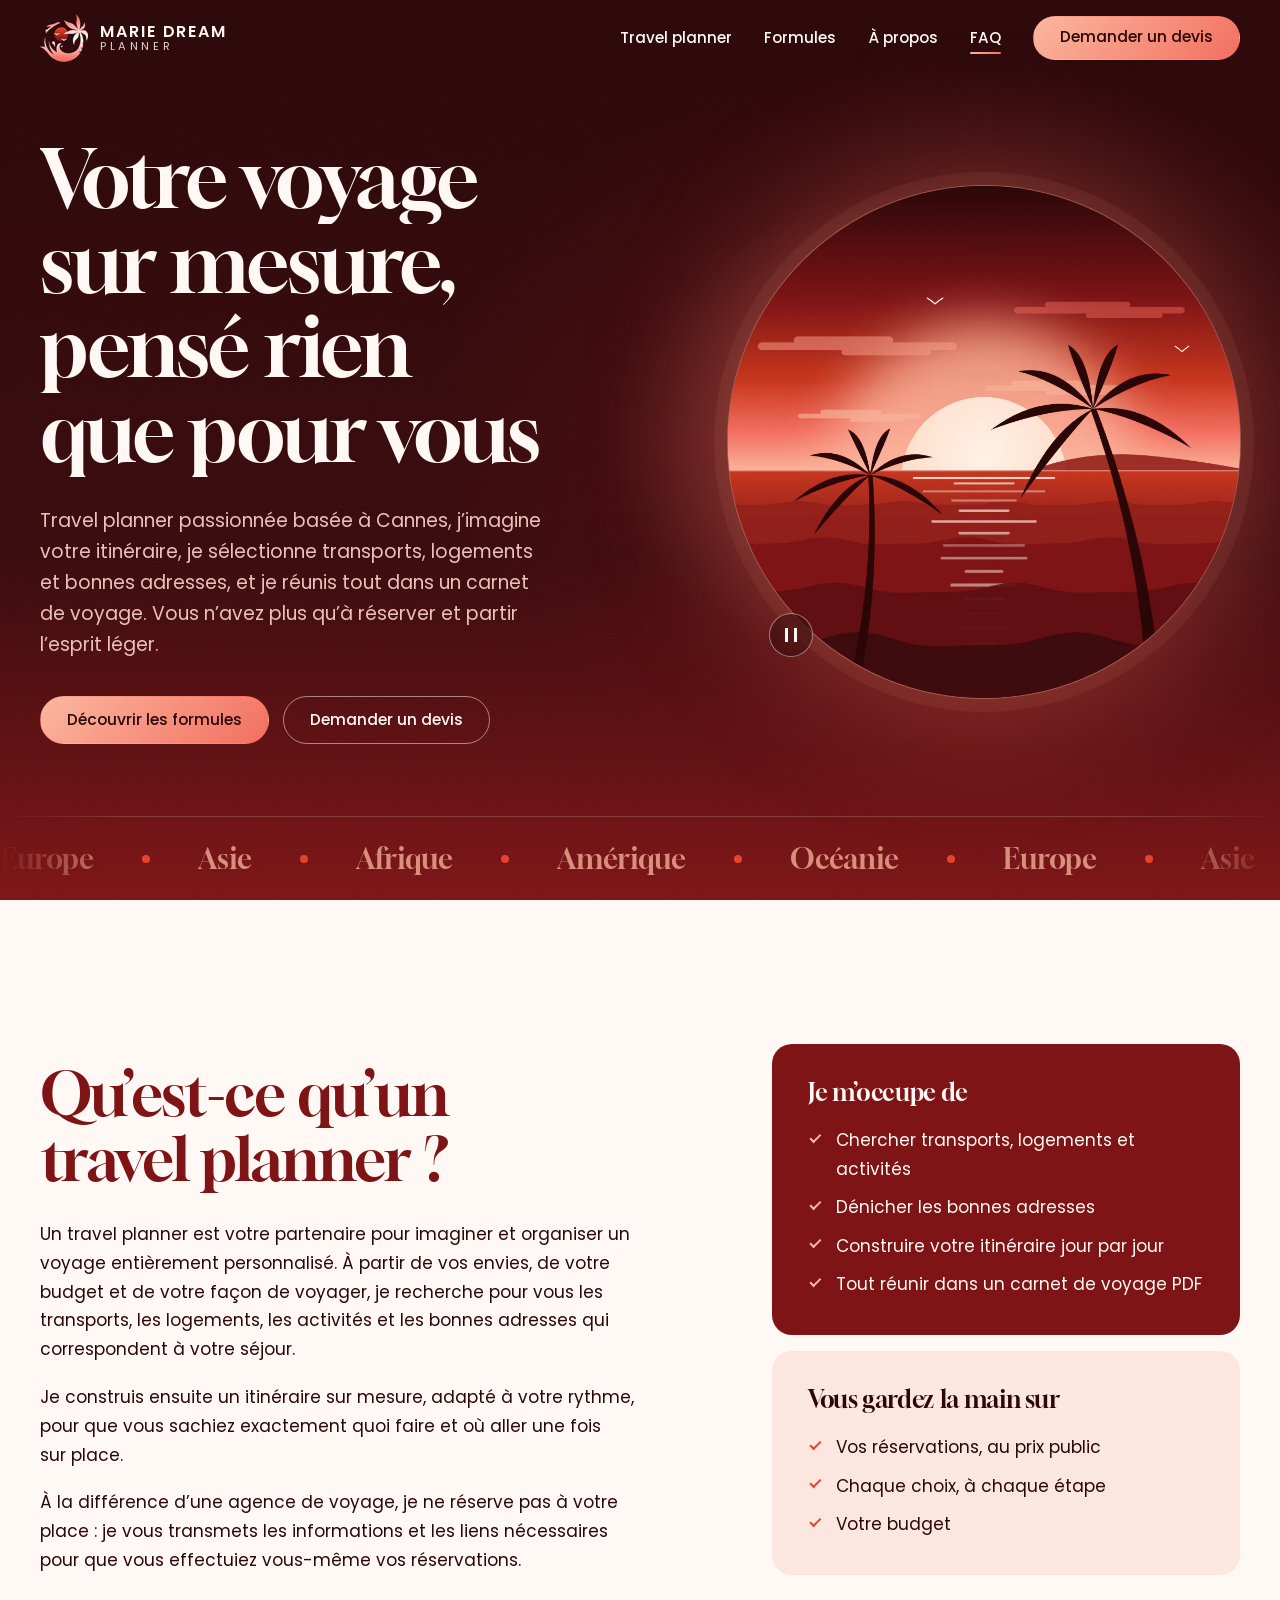
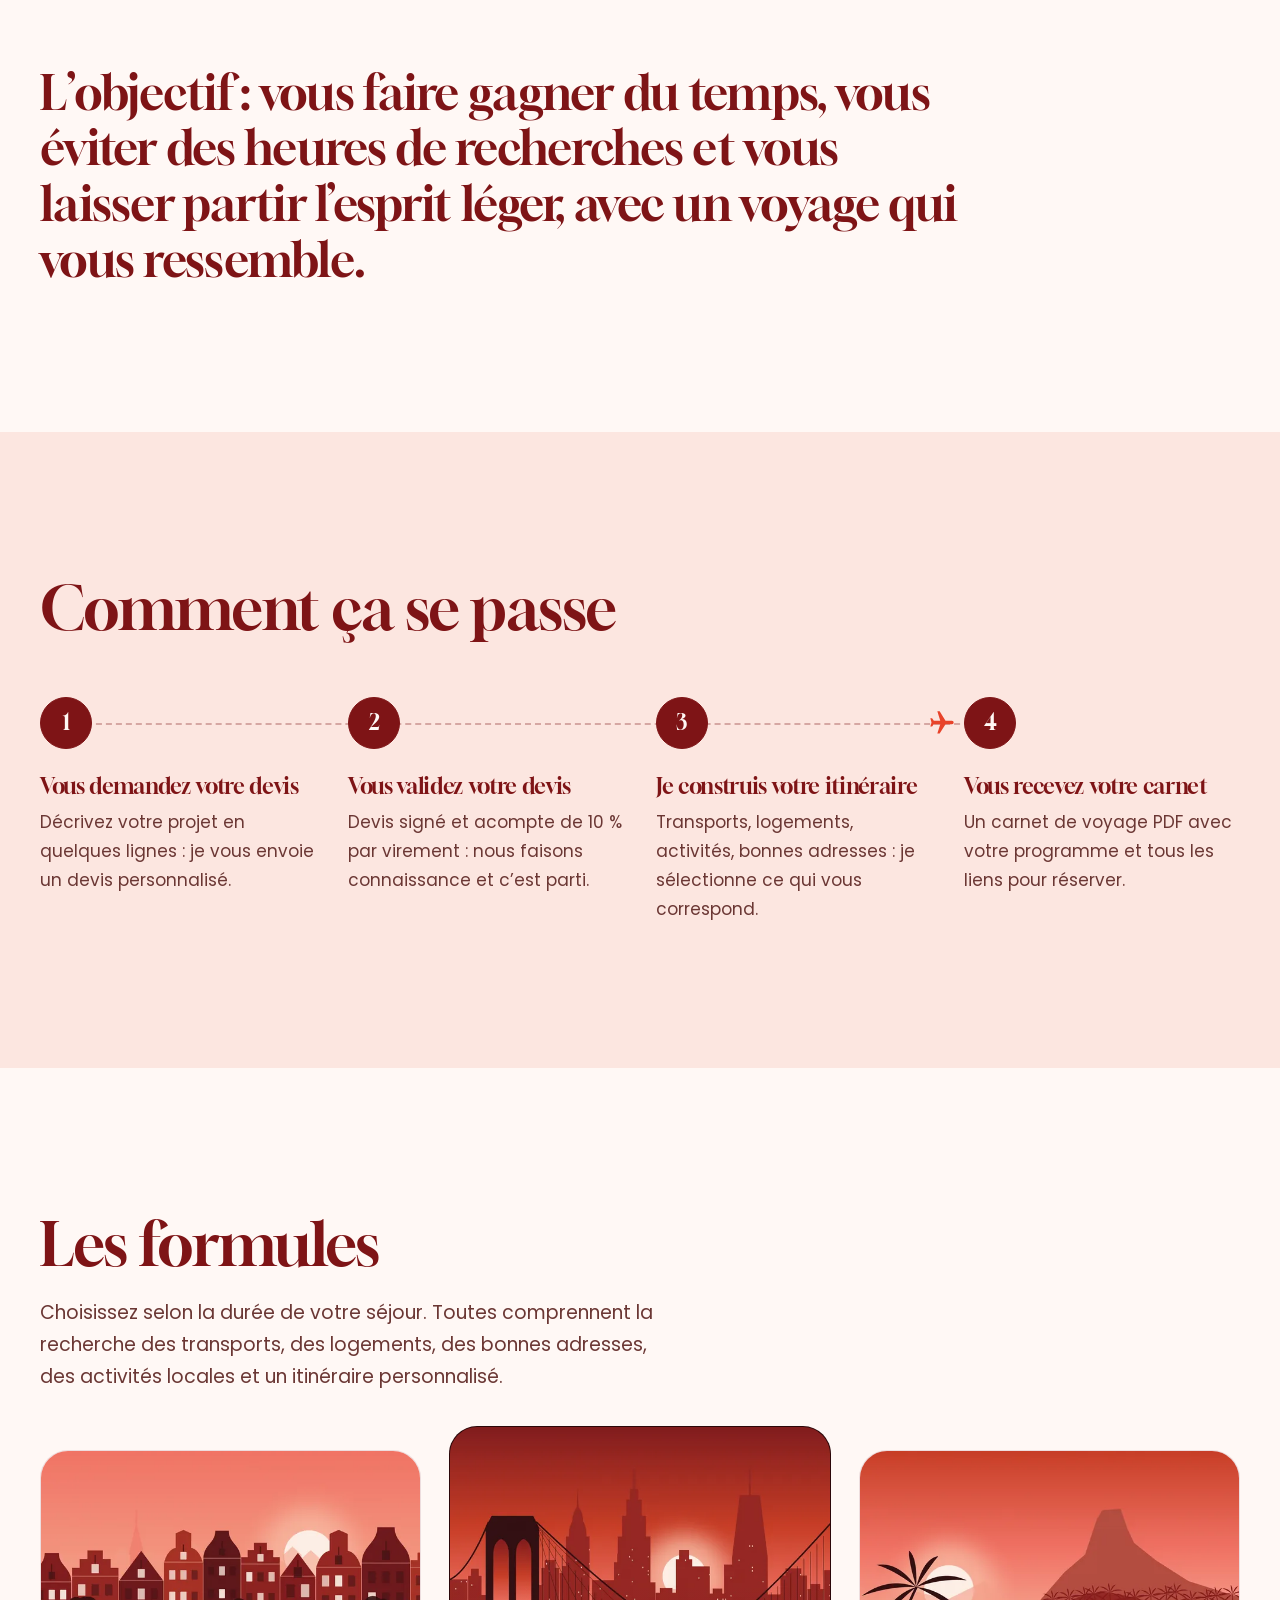
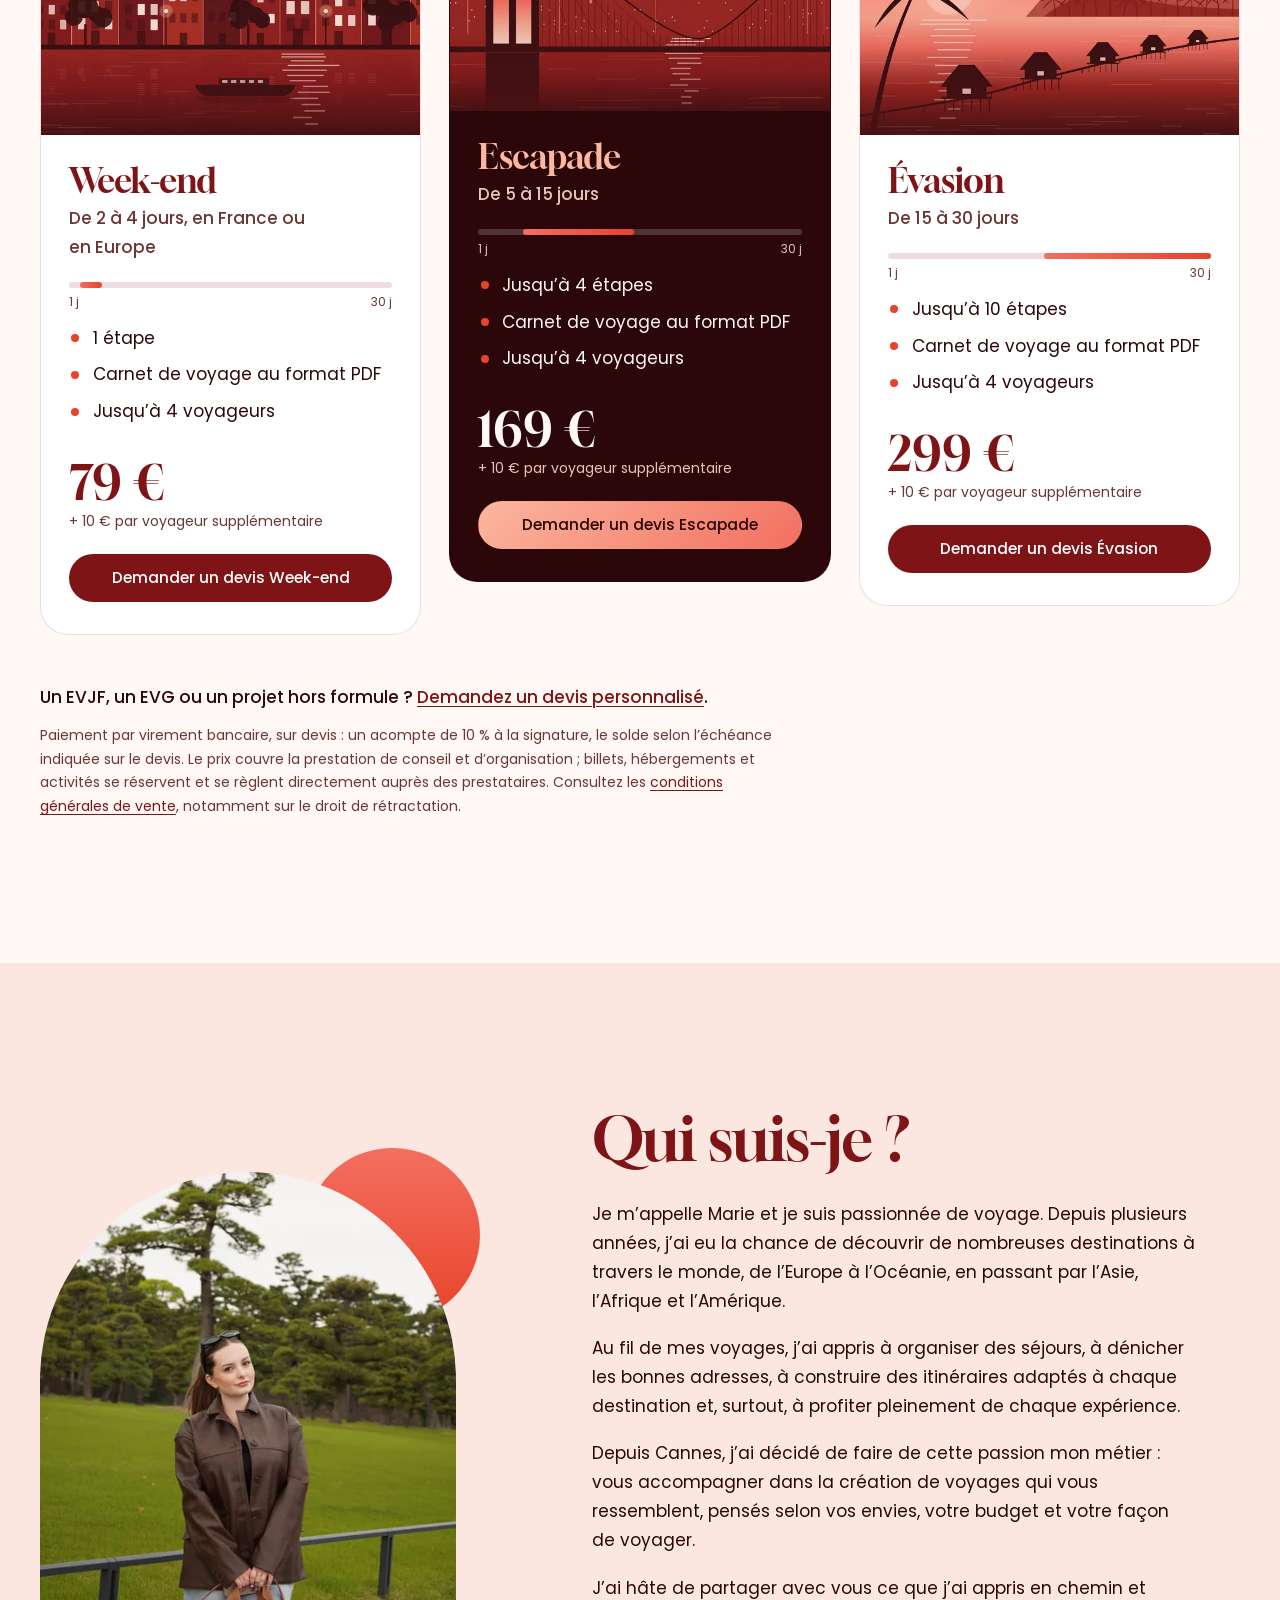
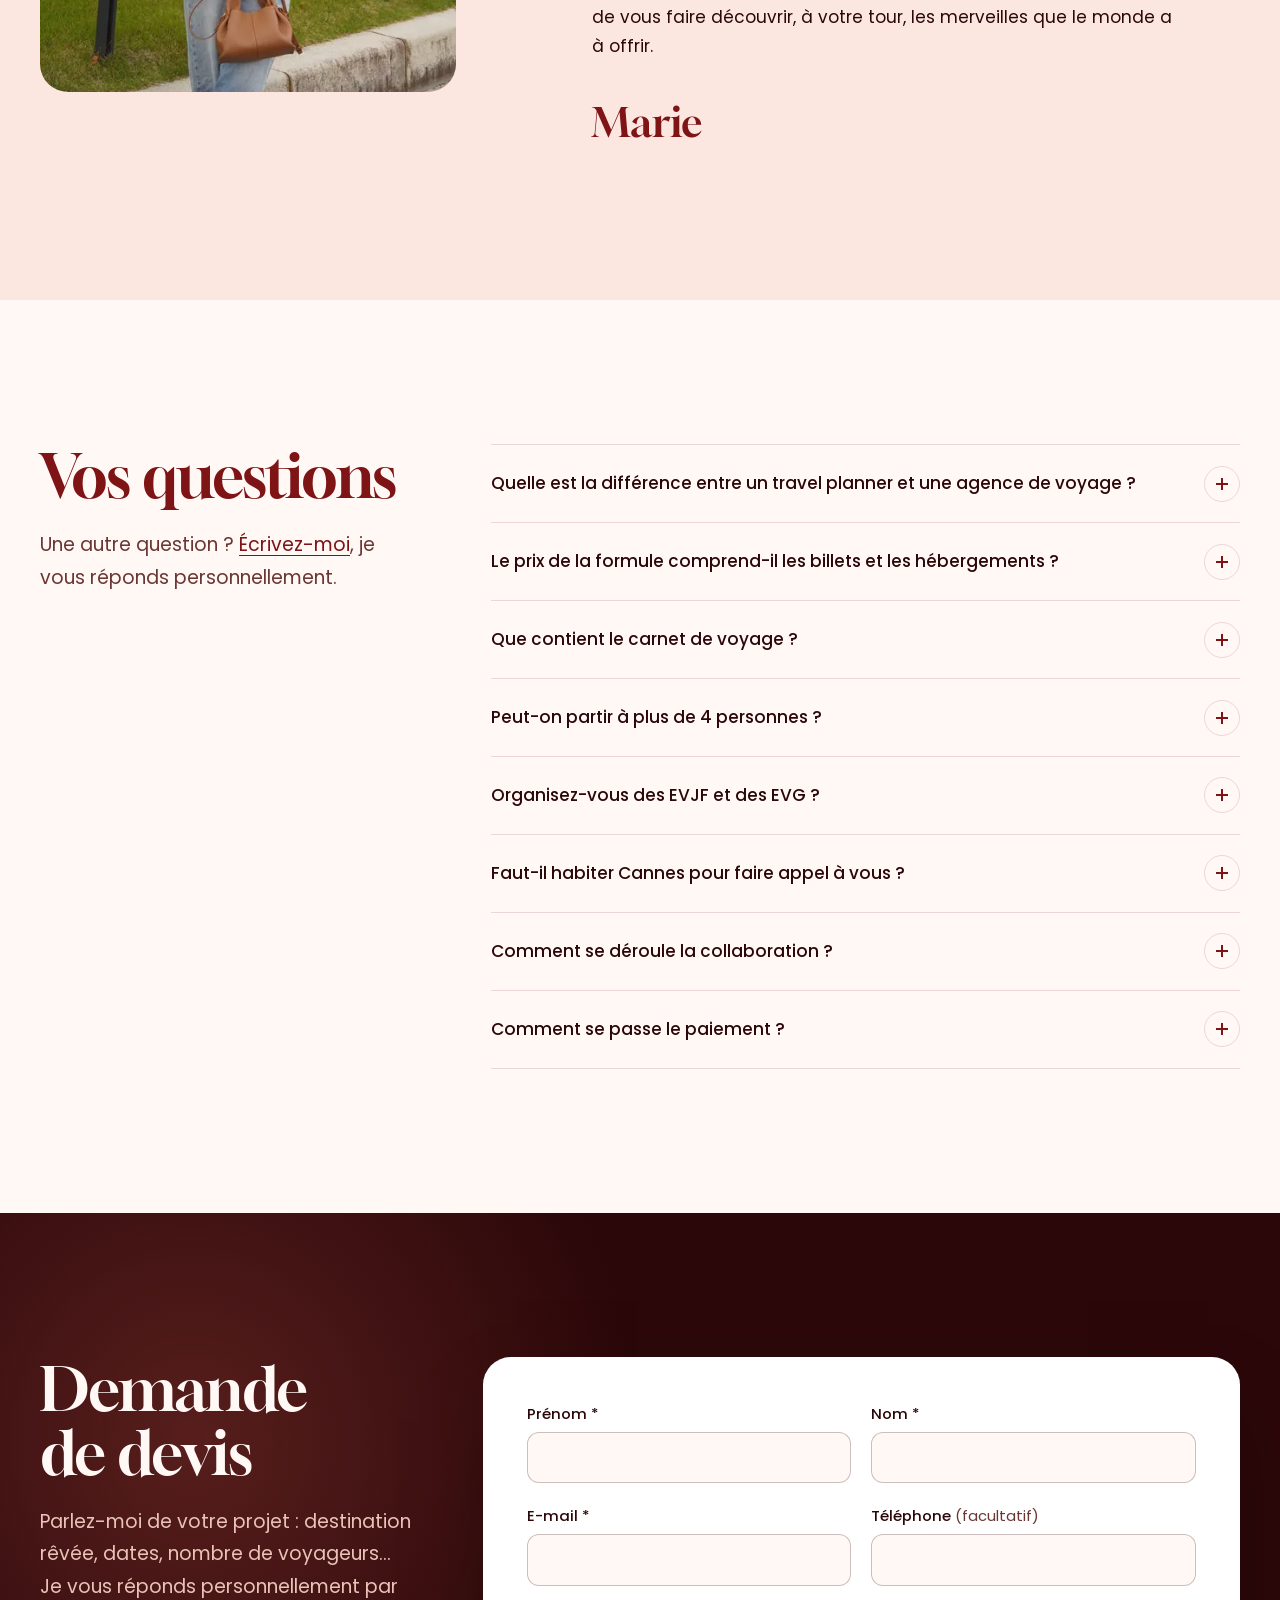
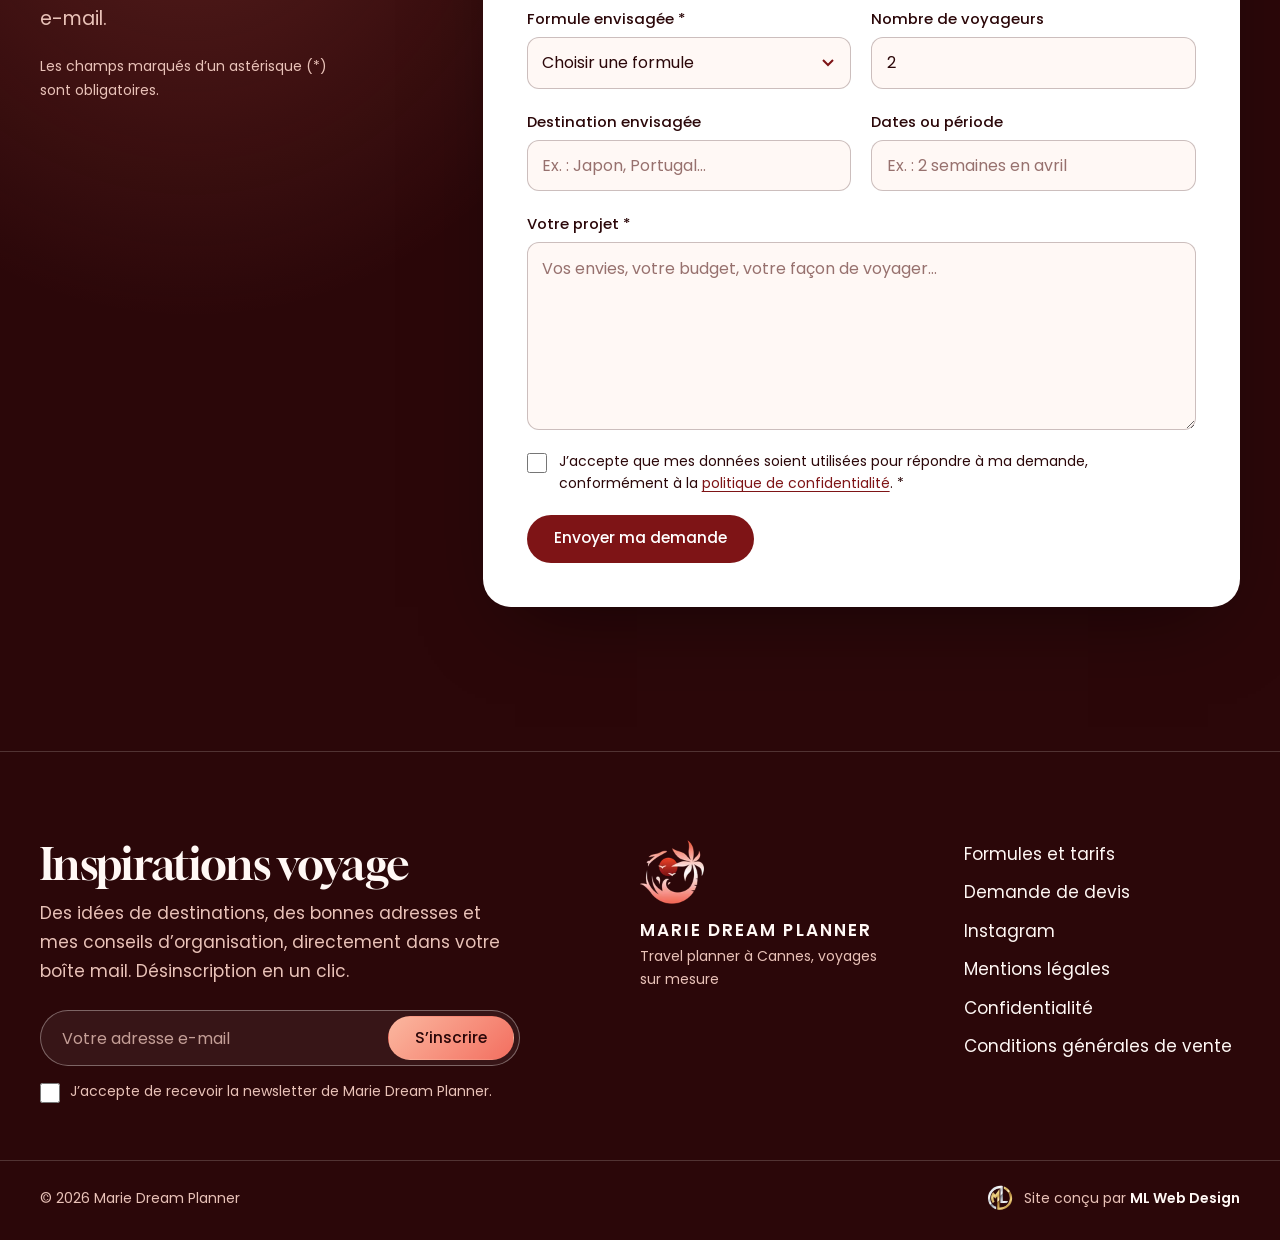
==== commit 334c4a70: "Add files via upload" ====
--- a/index.html
+++ b/index.html
@@ -70,13 +70,14 @@
         "@type": "ProfessionalService",
         "@id": "https://www.mariedreamplanner.fr/#business",
         "name": "Marie Dream Planner",
+        "identifier": { "@type": "PropertyValue", "propertyID": "SIRET", "value": "10629688200017" },
         "description": "Travel planner basée à Cannes : organisation de voyages sur mesure, itinéraires personnalisés et carnets de voyage.",
         "url": "https://www.mariedreamplanner.fr/",
         "logo": "https://www.mariedreamplanner.fr/assets/icons/icon-512.png",
         "image": "https://www.mariedreamplanner.fr/assets/img/og-image.jpg",
         "priceRange": "79 € – 299 €",
         "currenciesAccepted": "EUR",
-        "paymentAccepted": "Carte bancaire",
+        "paymentAccepted": "Virement bancaire",
         "address": {
           "@type": "PostalAddress",
           "addressLocality": "Cannes",
@@ -166,7 +167,12 @@
           {
             "@type": "Question",
             "name": "Comment se déroule la collaboration ?",
-            "acceptedAnswer": { "@type": "Answer", "text": "Vous choisissez une formule et la réglez en ligne, puis nous échangeons sur vos envies, votre budget et votre rythme. Je construis ensuite votre itinéraire et vous envoie votre carnet de voyage." }
+            "acceptedAnswer": { "@type": "Answer", "text": "Vous décrivez votre projet via le formulaire et recevez un devis personnalisé. Une fois le devis signé et l’acompte de 10 % versé par virement, nous échangeons sur vos envies, votre budget et votre rythme. Je construis ensuite votre itinéraire et vous envoie votre carnet de voyage." }
+          },
+          {
+            "@type": "Question",
+            "name": "Comment se passe le paiement ?",
+            "acceptedAnswer": { "@type": "Answer", "text": "Par virement bancaire, sur devis. Un acompte de 10 % est versé à la signature du devis ; le solde est réglé selon l’échéance indiquée sur votre devis. Aucun paiement n’est demandé sur le site." }
           }
         ]
       }
@@ -313,12 +319,12 @@
           </svg>
           <ol class="steps__list">
             <li class="step">
-              <h3 class="step__title">Vous choisissez votre formule</h3>
-              <p class="step__text">Week-end, escapade ou grand voyage&nbsp;: vous réglez en ligne, en toute sécurité.</p>
+              <h3 class="step__title">Vous demandez votre devis</h3>
+              <p class="step__text">Décrivez votre projet en quelques lignes&nbsp;: je vous envoie un devis personnalisé.</p>
             </li>
             <li class="step">
-              <h3 class="step__title">On fait connaissance</h3>
-              <p class="step__text">Nous échangeons sur vos envies, votre budget, vos dates et votre rythme de voyage.</p>
+              <h3 class="step__title">Vous validez votre devis</h3>
+              <p class="step__text">Devis signé et acompte de 10&nbsp;% par virement&nbsp;: nous faisons connaissance et c’est parti.</p>
             </li>
             <li class="step">
               <h3 class="step__title">Je construis votre itinéraire</h3>
@@ -334,7 +340,7 @@
     </section>
 
     <!-- ========================= FORMULES =========================
-         Photos libres de droits (crédits : mentions légales), servies en WebP responsive.
+         Illustrations originales (scripts/art/), servies en WebP responsive.
          La jauge indique la plage de durée couverte sur une échelle de 30 jours. -->
     <section class="section formulas" id="formules" aria-labelledby="formulasTitle">
       <div class="container">
@@ -350,7 +356,7 @@
               <picture>
                 <source type="image/webp" sizes="(min-width: 960px) 360px, 92vw"
                         srcset="assets/media/formula-weekend-640.webp 640w, assets/media/formula-weekend-960.webp 960w, assets/media/formula-weekend-1280.webp 1280w">
-                <img src="assets/media/formula-weekend-960.jpg" alt="Canal bordé d’arbres et de bateaux à Amsterdam" width="960" height="720" loading="lazy" decoding="async">
+                <img src="assets/media/formula-weekend-960.jpg" alt="Illustration : maisons à pignons le long d’un canal d’Amsterdam au coucher du soleil" width="960" height="720" loading="lazy" decoding="async">
               </picture>
             </figure>
             <div class="offer__body">
@@ -365,7 +371,7 @@
                 <li>Jusqu’à 4 voyageurs</li>
               </ul>
               <p class="offer__price"><span class="offer__amount">79&nbsp;€</span> <span class="offer__extra">+ 10&nbsp;€ par voyageur supplémentaire</span></p>
-              <a class="button button--primary offer__cta" href="#devis" data-payment-link="weekend" data-formula="Week-end">Réserver le Week-end</a>
+              <a class="button button--primary offer__cta" href="#devis" data-formula="Week-end">Demander un devis Week-end</a>
             </div>
           </article>
 
@@ -375,7 +381,7 @@
               <picture>
                 <source type="image/webp" sizes="(min-width: 960px) 360px, 92vw"
                         srcset="assets/media/formula-escapade-640.webp 640w, assets/media/formula-escapade-960.webp 960w, assets/media/formula-escapade-1280.webp 1280w">
-                <img src="assets/media/formula-escapade-960.jpg" alt="Coucher de soleil sur Manhattan et le pont de Brooklyn, vu depuis Dumbo" width="960" height="720" loading="lazy" decoding="async">
+                <img src="assets/media/formula-escapade-960.jpg" alt="Illustration : skyline de New York et pont de Brooklyn au coucher du soleil" width="960" height="720" loading="lazy" decoding="async">
               </picture>
             </figure>
             <div class="offer__body">
@@ -390,7 +396,7 @@
                 <li>Jusqu’à 4 voyageurs</li>
               </ul>
               <p class="offer__price"><span class="offer__amount">169&nbsp;€</span> <span class="offer__extra">+ 10&nbsp;€ par voyageur supplémentaire</span></p>
-              <a class="button button--sun offer__cta" href="#devis" data-payment-link="escapade" data-formula="Escapade">Réserver l’Escapade</a>
+              <a class="button button--sun offer__cta" href="#devis" data-formula="Escapade">Demander un devis Escapade</a>
             </div>
           </article>
 
@@ -400,7 +406,7 @@
               <picture>
                 <source type="image/webp" sizes="(min-width: 960px) 360px, 92vw"
                         srcset="assets/media/formula-evasion-640.webp 640w, assets/media/formula-evasion-960.webp 960w, assets/media/formula-evasion-1280.webp 1280w">
-                <img src="assets/media/formula-evasion-960.jpg" alt="Bungalows sur pilotis dans le lagon turquoise de Bora Bora" width="960" height="720" loading="lazy" decoding="async">
+                <img src="assets/media/formula-evasion-960.jpg" alt="Illustration : bungalows sur pilotis face à une montagne de Polynésie au coucher du soleil" width="960" height="720" loading="lazy" decoding="async">
               </picture>
             </figure>
             <div class="offer__body">
@@ -415,14 +421,14 @@
                 <li>Jusqu’à 4 voyageurs</li>
               </ul>
               <p class="offer__price"><span class="offer__amount">299&nbsp;€</span> <span class="offer__extra">+ 10&nbsp;€ par voyageur supplémentaire</span></p>
-              <a class="button button--primary offer__cta" href="#devis" data-payment-link="evasion" data-formula="Évasion">Réserver l’Évasion</a>
+              <a class="button button--primary offer__cta" href="#devis" data-formula="Évasion">Demander un devis Évasion</a>
             </div>
           </article>
         </div>
 
         <div class="formulas__notes">
           <p class="formulas__custom">Un EVJF, un EVG ou un projet hors formule&nbsp;? <a href="#devis" data-formula="EVJF / EVG">Demandez un devis personnalisé</a>.</p>
-          <p class="formulas__secure">Paiement sécurisé par Stripe. Le prix couvre la prestation de conseil et d’organisation&nbsp;; billets, hébergements et activités se réservent et se règlent directement auprès des prestataires. Consultez les <a href="cgv.html">conditions générales de vente</a>, notamment sur le droit de rétractation.</p>
+          <p class="formulas__secure">Paiement par virement bancaire, sur devis&nbsp;: un acompte de 10&nbsp;% à la signature, le solde selon l’échéance indiquée sur le devis. Le prix couvre la prestation de conseil et d’organisation&nbsp;; billets, hébergements et activités se réservent et se règlent directement auprès des prestataires. Consultez les <a href="cgv.html">conditions générales de vente</a>, notamment sur le droit de rétractation.</p>
         </div>
       </div>
     </section>
@@ -490,7 +496,11 @@
           </details>
           <details class="faq__item">
             <summary class="faq__question">Comment se déroule la collaboration&nbsp;?</summary>
-            <div class="faq__answer"><p>Vous choisissez une formule et la réglez en ligne, puis nous échangeons sur vos envies, votre budget et votre rythme. Je construis ensuite votre itinéraire et vous envoie votre carnet de voyage.</p></div>
+            <div class="faq__answer"><p>Vous décrivez votre projet via le formulaire et recevez un devis personnalisé. Une fois le devis signé et l’acompte de 10 % versé par virement, nous échangeons sur vos envies, votre budget et votre rythme. Je construis ensuite votre itinéraire et vous envoie votre carnet de voyage.</p></div>
+          </details>
+          <details class="faq__item">
+            <summary class="faq__question">Comment se passe le paiement&nbsp;?</summary>
+            <div class="faq__answer"><p>Par virement bancaire, sur devis. Un acompte de 10&nbsp;% est versé à la signature du devis&nbsp;; le solde est réglé selon l’échéance indiquée sur votre devis. Aucun paiement n’est demandé sur le site.</p></div>
           </details>
         </div>
       </div>
--- a/assets/css/styles.css
+++ b/assets/css/styles.css
@@ -0,0 +1,1935 @@
+/* ==========================================================================
+   Marie Dream Planner — Feuille de style principale (v2)
+   --------------------------------------------------------------------------
+   Convention : BEM (bloc__element--modificateur) pour les classes CSS,
+   camelCase réservé aux identifiants manipulés en JavaScript.
+
+   Direction artistique : le soleil couchant du logo. Sections immersives en
+   grenat nuit (hero, devis, pied de page), sections de lecture claires.
+   Mouvement volontairement rare : une séquence d’entrée dans le hero,
+   l’avion des étapes, le bandeau des continents, et les retours d’interaction.
+
+   Sommaire
+   1.  Polices auto-hébergées
+   2.  Design tokens
+   3.  Base & reset léger
+   4.  Utilitaires
+   5.  Boutons
+   6.  En-tête & navigation
+   7.  Hero (disque solaire vidéo)
+   8.  Bandeau des continents
+   9.  Sections génériques
+   10. Introduction & répartition des rôles
+   11. Étapes & ligne de vol
+   12. Formules
+   13. À propos
+   14. FAQ
+   15. Devis & formulaires
+   16. Pied de page, newsletter & crédit
+   17. Pages secondaires (légal, CGV, merci, 404)
+   18. Animations & préférences de mouvement
+   ========================================================================== */
+
+
+/* 1. Polices auto-hébergées ------------------------------------------------
+   Servies depuis le domaine du site (RGPD), sous-ensemble latin uniquement. */
+@font-face {
+  font-family: "Gloock";
+  src: url("../fonts/gloock-latin-400-normal.woff2") format("woff2");
+  font-weight: 400;
+  font-style: normal;
+  font-display: swap;
+  unicode-range: U+0000-00FF, U+0131, U+0152-0153, U+02BB-02BC, U+02C6, U+02DA, U+02DC, U+0304, U+0308, U+0329, U+2000-206F, U+20AC, U+2122, U+2191, U+2193, U+2212, U+2215, U+FEFF, U+FFFD;
+}
+
+@font-face {
+  font-family: "Poppins";
+  src: url("../fonts/poppins-latin-400-normal.woff2") format("woff2");
+  font-weight: 400;
+  font-style: normal;
+  font-display: swap;
+  unicode-range: U+0000-00FF, U+0131, U+0152-0153, U+02BB-02BC, U+02C6, U+02DA, U+02DC, U+0304, U+0308, U+0329, U+2000-206F, U+20AC, U+2122, U+2191, U+2193, U+2212, U+2215, U+FEFF, U+FFFD;
+}
+
+@font-face {
+  font-family: "Poppins";
+  src: url("../fonts/poppins-latin-500-normal.woff2") format("woff2");
+  font-weight: 500;
+  font-style: normal;
+  font-display: swap;
+  unicode-range: U+0000-00FF, U+0131, U+0152-0153, U+02BB-02BC, U+02C6, U+02DA, U+02DC, U+0304, U+0308, U+0329, U+2000-206F, U+20AC, U+2122, U+2191, U+2193, U+2212, U+2215, U+FEFF, U+FFFD;
+}
+
+@font-face {
+  font-family: "Poppins";
+  src: url("../fonts/poppins-latin-600-normal.woff2") format("woff2");
+  font-weight: 600;
+  font-style: normal;
+  font-display: swap;
+  unicode-range: U+0000-00FF, U+0131, U+0152-0153, U+02BB-02BC, U+02C6, U+02DA, U+02DC, U+0304, U+0308, U+0329, U+2000-206F, U+20AC, U+2122, U+2191, U+2193, U+2212, U+2215, U+FEFF, U+FFFD;
+}
+
+
+/* 2. Design tokens ---------------------------------------------------------- */
+:root {
+  /* Couleurs : du grenat nuit à la lumière rasante */
+  --color-night: #2b0709;        /* sections immersives, texte principal */
+  --color-night-soft: #3d0b0e;   /* surfaces sur fond nuit */
+  --color-garnet: #7e1416;       /* couleur de marque (fond du logo) */
+  --color-sun: #e8432a;          /* soleil du logo : détails, jauges */
+  --color-coral: #f36f60;        /* dégradé du logo */
+  --color-peach: #fbb79f;        /* lumière basse, texte sur fond nuit */
+  --color-blush: #fce6e0;        /* fonds de section */
+  --color-shell: #fff8f5;        /* fond de page */
+  --color-white: #ffffff;
+  --color-ink: var(--color-night);
+  --color-ink-soft: #6b3734;     /* texte secondaire (contraste 9:1) */
+  --color-on-dark-soft: #e9c2b8; /* texte secondaire sur fond nuit */
+  --color-line: rgba(126, 20, 22, 0.14);
+  --color-line-light: rgba(255, 248, 245, 0.18);
+  --color-success: #2f6b3a;
+
+  --gradient-sun: linear-gradient(135deg, var(--color-peach) 0%, var(--color-coral) 100%);
+
+  /* Typographie */
+  --font-display: "Gloock", "Georgia", "Times New Roman", serif;
+  --font-body: "Poppins", "Segoe UI", system-ui, -apple-system, sans-serif;
+
+  --text-sm: 0.875rem;
+  --text-base: 1.0625rem;
+  --text-lg: 1.1875rem;
+  --text-h3: 1.625rem;
+  --text-h2: clamp(2.25rem, 1.4rem + 3vw, 3.75rem);
+  --text-h1: clamp(2.75rem, 1.4rem + 4.6vw, 5.25rem);
+
+  /* Espacements, formes, mouvement */
+  --space-section: clamp(5rem, 3rem + 8vw, 9rem);
+  --container-width: 76rem;
+  --container-padding: clamp(1.25rem, 4vw, 2.5rem);
+  --radius-media: 1.75rem;        /* photos et grandes surfaces */
+  --radius-card: 1.25rem;
+  --radius-field: 0.75rem;
+  --radius-pill: 999px;
+  --header-height: 4.75rem;
+  --ease-out: cubic-bezier(0.22, 1, 0.36, 1);
+
+  --focus-color: var(--color-garnet);
+
+  color-scheme: light;
+}
+
+
+/* 3. Base & reset léger ----------------------------------------------------- */
+*,
+*::before,
+*::after {
+  box-sizing: border-box;
+}
+
+html {
+  -webkit-text-size-adjust: 100%;
+  text-size-adjust: 100%;
+  scroll-padding-top: calc(var(--header-height) + 1rem);
+}
+
+body {
+  margin: 0;
+  background: var(--color-shell);
+  color: var(--color-ink);
+  font-family: var(--font-body);
+  font-size: var(--text-base);
+  line-height: 1.7;
+  -webkit-font-smoothing: antialiased;
+  text-rendering: optimizeLegibility;
+}
+
+body.is-menu-open {
+  overflow: hidden;
+}
+
+h1,
+h2,
+h3 {
+  margin: 0;
+  font-family: var(--font-display);
+  font-weight: 400;
+  line-height: 1.08;
+  letter-spacing: -0.015em;
+  text-wrap: balance;
+}
+
+p {
+  margin: 0;
+  text-wrap: pretty;
+}
+
+img,
+svg,
+video,
+picture {
+  display: block;
+  max-width: 100%;
+}
+
+a {
+  color: var(--color-garnet);
+  text-decoration-thickness: 1px;
+  text-underline-offset: 0.2em;
+}
+
+a:hover {
+  color: var(--color-sun);
+}
+
+:focus-visible {
+  outline: 3px solid var(--focus-color);
+  outline-offset: 3px;
+  border-radius: 4px;
+}
+
+::selection {
+  background: var(--color-peach);
+  color: var(--color-night);
+}
+
+
+/* 4. Utilitaires ------------------------------------------------------------ */
+.container {
+  width: 100%;
+  max-width: calc(var(--container-width) + 2 * var(--container-padding));
+  margin-inline: auto;
+  padding-inline: var(--container-padding);
+}
+
+.visually-hidden {
+  position: absolute !important;
+  width: 1px;
+  height: 1px;
+  padding: 0;
+  margin: -1px;
+  overflow: hidden;
+  clip: rect(0 0 0 0);
+  white-space: nowrap;
+  border: 0;
+}
+
+.skip-link {
+  position: absolute;
+  top: 0.75rem;
+  left: 0.75rem;
+  z-index: 100;
+  padding: 0.75rem 1.25rem;
+  border-radius: var(--radius-pill);
+  background: var(--color-white);
+  color: var(--color-garnet);
+  font-weight: 600;
+  transform: translateY(-200%);
+}
+
+.skip-link:focus {
+  transform: none;
+}
+
+/* Sur fond sombre, l’anneau de focus passe en pêche */
+.hero,
+.quote,
+.site-footer,
+.site-header,
+.offer--dark,
+.roles__card--marie {
+  --focus-color: var(--color-peach);
+}
+
+
+/* 5. Boutons ---------------------------------------------------------------- */
+.button {
+  display: inline-flex;
+  align-items: center;
+  justify-content: center;
+  gap: 0.5rem;
+  min-height: 3rem;
+  padding: 0.75rem 1.625rem;
+  border: 1px solid transparent;
+  border-radius: var(--radius-pill);
+  font-family: var(--font-body);
+  font-size: 0.975rem;
+  font-weight: 500;
+  line-height: 1.2;
+  text-align: center;
+  text-decoration: none;
+  cursor: pointer;
+  transition: background-color 0.25s ease, color 0.25s ease, border-color 0.25s ease,
+    box-shadow 0.3s var(--ease-out), transform 0.3s var(--ease-out);
+}
+
+.button:active {
+  transform: scale(0.98);
+}
+
+.button--primary {
+  background: var(--color-garnet);
+  color: var(--color-white);
+}
+
+.button--primary:hover {
+  background: var(--color-night);
+  color: var(--color-white);
+}
+
+/* Bouton « soleil » : dégradé du logo, texte grenat nuit (contraste ≥ 6:1) */
+.button--sun {
+  background: var(--gradient-sun);
+  color: var(--color-night);
+  box-shadow: 0 0 0 0 rgba(243, 111, 96, 0);
+}
+
+.button--sun:hover {
+  color: var(--color-night);
+  box-shadow: 0 0.5rem 1.75rem -0.5rem rgba(243, 111, 96, 0.75);
+  transform: translateY(-1px);
+}
+
+.button--ghost {
+  border-color: rgba(255, 248, 245, 0.5);
+  background: transparent;
+  color: var(--color-shell);
+}
+
+.button--ghost:hover {
+  border-color: var(--color-shell);
+  background: rgba(255, 248, 245, 0.08);
+  color: var(--color-white);
+}
+
+.button[aria-busy="true"] {
+  cursor: progress;
+  opacity: 0.7;
+}
+
+
+/* 6. En-tête & navigation --------------------------------------------------- */
+.site-header {
+  position: fixed;
+  inset: 0 0 auto;
+  z-index: 50;
+  height: var(--header-height);
+  color: var(--color-shell);
+  border-bottom: 1px solid transparent;
+  transition: border-color 0.4s ease;
+}
+
+/* Verre dépoli une fois le hero quitté (état géré en JS).
+   IMPORTANT : l’effet est porté par un pseudo-élément et non par l’en-tête.
+   Un backdrop-filter sur .site-header en ferait le bloc conteneur de ses
+   descendants en position fixed : le menu mobile plein écran serait alors
+   rogné à la hauteur de l’en-tête. */
+.site-header::before {
+  content: "";
+  position: absolute;
+  inset: 0;
+  z-index: -1;
+  background: rgba(43, 7, 9, 0.78);
+  -webkit-backdrop-filter: blur(14px) saturate(140%);
+  backdrop-filter: blur(14px) saturate(140%);
+  opacity: 0;
+  transition: opacity 0.4s ease;
+}
+
+.site-header[data-state="solid"],
+.is-menu-open .site-header {
+  border-bottom-color: var(--color-line-light);
+}
+
+.site-header[data-state="solid"]::before,
+.is-menu-open .site-header::before {
+  opacity: 1;
+}
+
+.is-menu-open .site-header::before {
+  background: var(--color-night);
+}
+
+.site-header__inner {
+  display: flex;
+  align-items: center;
+  justify-content: space-between;
+  height: 100%;
+  gap: 1.5rem;
+}
+
+.brand {
+  display: inline-flex;
+  align-items: center;
+  gap: 0.75rem;
+  color: inherit;
+  text-decoration: none;
+}
+
+.brand:hover {
+  color: inherit;
+}
+
+.brand__emblem {
+  width: 3rem;
+  height: 3rem;
+}
+
+.brand__name {
+  display: flex;
+  flex-direction: column;
+  font-size: 1rem;
+  font-weight: 600;
+  line-height: 1.1;
+  letter-spacing: 0.12em;
+  text-transform: uppercase; /* reprend le lettrage du logo */
+  white-space: nowrap;
+}
+
+.brand__sub {
+  font-size: 0.7rem;
+  font-weight: 400;
+  letter-spacing: 0.32em;
+  opacity: 0.85;
+}
+
+.primary-nav__list {
+  display: flex;
+  align-items: center;
+  gap: clamp(1rem, 2.5vw, 2.25rem);
+  margin: 0;
+  padding: 0;
+  list-style: none;
+}
+
+.primary-nav__link {
+  position: relative;
+  color: inherit;
+  font-size: 0.95rem;
+  font-weight: 500;
+  text-decoration: none;
+}
+
+.primary-nav__link::after {
+  content: "";
+  position: absolute;
+  left: 0;
+  right: 0;
+  bottom: -0.35rem;
+  height: 2px;
+  border-radius: 2px;
+  background: var(--gradient-sun);
+  transform: scaleX(0);
+  transform-origin: left;
+  transition: transform 0.35s var(--ease-out);
+}
+
+.primary-nav__link:hover,
+.primary-nav__link.is-active {
+  color: inherit;
+}
+
+.primary-nav__link:hover::after,
+.primary-nav__link.is-active::after {
+  transform: scaleX(1);
+}
+
+.primary-nav__cta {
+  min-height: 2.75rem;
+  padding-block: 0.6rem;
+}
+
+.nav-toggle {
+  display: none;
+  position: relative;
+  width: 2.75rem;
+  height: 2.75rem;
+  padding: 0;
+  border: 0;
+  background: transparent;
+  color: inherit;
+  cursor: pointer;
+}
+
+.nav-toggle__bar,
+.nav-toggle__bar::before,
+.nav-toggle__bar::after {
+  position: absolute;
+  left: 50%;
+  width: 1.5rem;
+  height: 2px;
+  border-radius: 2px;
+  background: currentColor;
+  transition: transform 0.3s var(--ease-out), background-color 0.2s ease;
+}
+
+.nav-toggle__bar {
+  top: 50%;
+  transform: translate(-50%, -50%);
+}
+
+.nav-toggle__bar::before,
+.nav-toggle__bar::after {
+  content: "";
+  transform: translateX(-50%);
+}
+
+.nav-toggle__bar::before { top: -7px; }
+.nav-toggle__bar::after { top: 7px; }
+
+.nav-toggle[aria-expanded="true"] .nav-toggle__bar {
+  background: transparent;
+}
+
+.nav-toggle[aria-expanded="true"] .nav-toggle__bar::before {
+  transform: translate(-50%, 7px) rotate(45deg);
+}
+
+.nav-toggle[aria-expanded="true"] .nav-toggle__bar::after {
+  transform: translate(-50%, -7px) rotate(-45deg);
+}
+
+@media (max-width: 56.24em) {
+  .nav-toggle {
+    display: block;
+  }
+
+  .primary-nav {
+    position: fixed;
+    inset: var(--header-height) 0 0;
+    padding: 2.5rem var(--container-padding);
+    background: var(--color-night);
+    overflow-y: auto;
+    visibility: hidden;
+    opacity: 0;
+    transition: opacity 0.3s ease, visibility 0s linear 0.3s;
+  }
+
+  .primary-nav.is-open {
+    visibility: visible;
+    opacity: 1;
+    transition: opacity 0.3s ease;
+  }
+
+  .primary-nav__list {
+    flex-direction: column;
+    align-items: flex-start;
+    gap: 1.5rem;
+  }
+
+  .primary-nav__link {
+    font-family: var(--font-display);
+    font-size: 2.25rem;
+    font-weight: 400;
+  }
+
+  .primary-nav__cta {
+    margin-top: 1rem;
+  }
+}
+
+
+/* 7. Hero : disque solaire vidéo --------------------------------------------
+   Fond grenat nuit, halo corail derrière le disque, grain photographique léger. */
+.hero {
+  position: relative;
+  display: flex;
+  flex-direction: column;
+  min-height: 100vh;
+  min-height: 100svh;
+  overflow: hidden;
+  color: var(--color-shell);
+  background:
+    radial-gradient(ellipse 55% 60% at 72% 48%, rgba(243, 111, 96, 0.38) 0%, rgba(126, 20, 22, 0.15) 45%, transparent 70%),
+    linear-gradient(180deg, var(--color-night) 0%, #3a0a0d 62%, var(--color-garnet) 100%);
+  isolation: isolate;
+}
+
+/* Grain (bruit SVG) : donne de la matière aux aplats */
+.hero::before {
+  content: "";
+  position: absolute;
+  inset: 0;
+  z-index: -1;
+  background-image: url("data:image/svg+xml,%3Csvg xmlns='http://www.w3.org/2000/svg' width='160' height='160'%3E%3Cfilter id='n'%3E%3CfeTurbulence type='fractalNoise' baseFrequency='.9' numOctaves='2' stitchTiles='stitch'/%3E%3C/filter%3E%3Crect width='100%25' height='100%25' filter='url(%23n)' opacity='.55'/%3E%3C/svg%3E");
+  opacity: 0.06; /* sans mode de fusion : calque statique, peu coûteux à composer */
+  pointer-events: none;
+}
+
+.hero__inner {
+  display: grid;
+  flex: 1;
+  align-items: center;
+  gap: clamp(2rem, 5vw, 4rem);
+  padding-top: calc(var(--header-height) + clamp(1.5rem, 5vh, 3rem));
+  padding-bottom: clamp(2rem, 6vh, 4rem);
+}
+
+.hero__title {
+  font-size: var(--text-h1);
+  line-height: 0.96;
+  letter-spacing: -0.025em;
+}
+
+/* Chaque ligne est un masque : le texte y monte au chargement */
+.hero__line {
+  display: block;
+  overflow: hidden;
+  padding-bottom: 0.08em; /* évite de rogner les jambages (g, p, q) */
+}
+
+.hero__line > span {
+  display: block;
+  white-space: nowrap; /* une ligne visuelle = une ligne du titre */
+}
+
+.hero__lead {
+  max-width: 34rem;
+  margin-top: 1.75rem;
+  font-size: clamp(1rem, 0.92rem + 0.4vw, 1.175rem);
+  line-height: 1.65;
+  color: var(--color-on-dark-soft);
+}
+
+.hero__actions {
+  display: flex;
+  flex-wrap: wrap;
+  gap: 0.875rem;
+  margin-top: 2.25rem;
+}
+
+.hero__sun {
+  position: relative;
+  justify-self: center;
+  width: min(78vw, 32rem);
+}
+
+.hero__disc {
+  position: relative;
+  aspect-ratio: 1;
+  overflow: hidden;
+  border-radius: 50%;
+  background: var(--gradient-sun);
+  box-shadow:
+    0 0 0 1px rgba(251, 183, 159, 0.35),
+    0 0 0 0.875rem rgba(251, 183, 159, 0.06),
+    0 0 8rem 1rem rgba(243, 111, 96, 0.35);
+}
+
+.hero__poster,
+.hero__video {
+  position: absolute;
+  inset: 0;
+  width: 100%;
+  height: 100%;
+  object-fit: cover;
+}
+
+/* La vidéo apparaît en fondu par-dessus l’image d’attente dès qu’elle joue */
+.hero__video {
+  opacity: 0;
+  transition: opacity 0.9s ease;
+}
+
+.hero__disc.is-playing .hero__video {
+  opacity: 1;
+}
+
+/* Bouton pause/lecture : obligatoire pour une vidéo qui dure plus de 5 s */
+.hero__video-toggle {
+  position: absolute;
+  left: 8%;
+  bottom: 8%;
+  display: grid;
+  place-items: center;
+  width: 2.75rem;
+  height: 2.75rem;
+  padding: 0;
+  border: 1px solid rgba(255, 248, 245, 0.45);
+  border-radius: 50%;
+  background: rgba(43, 7, 9, 0.55);
+  color: var(--color-shell);
+  -webkit-backdrop-filter: blur(8px);
+  backdrop-filter: blur(8px);
+  cursor: pointer;
+  transition: background-color 0.25s ease;
+}
+
+.hero__video-toggle[hidden] {
+  display: none;
+}
+
+.hero__video-toggle:hover {
+  background: rgba(43, 7, 9, 0.8);
+}
+
+/* Icône pause (deux barres) / lecture (triangle) dessinée en CSS */
+.hero__video-icon {
+  width: 0.75rem;
+  height: 0.875rem;
+  border-left: 3px solid currentColor;
+  border-right: 3px solid currentColor;
+}
+
+.hero__video-toggle[data-state="paused"] .hero__video-icon {
+  width: 0;
+  height: 0;
+  margin-left: 0.2rem;
+  border-top: 0.45rem solid transparent;
+  border-bottom: 0.45rem solid transparent;
+  border-left: 0.75rem solid currentColor;
+  border-right: 0;
+}
+
+@media (min-width: 56.25em) {
+  .hero__inner {
+    grid-template-columns: 1.1fr 0.9fr;
+  }
+
+  .hero__sun {
+    width: min(40vw, 64svh, 34rem);
+    justify-self: end;
+  }
+}
+
+@media (max-width: 56.24em) {
+  /* Sur mobile, le soleil passe au-dessus du titre */
+  .hero__sun {
+    order: -1;
+    width: min(60vw, 17rem, 34svh);
+  }
+
+  .hero__inner {
+    align-content: center;
+  }
+}
+
+
+/* 8. Bandeau des continents (décoratif) ------------------------------------- */
+.marquee {
+  position: relative;
+  overflow: hidden;
+  border-top: 1px solid var(--color-line-light); /* la ligne d’horizon */
+  padding-block: 1.1rem;
+  -webkit-mask-image: linear-gradient(90deg, transparent, #000 10%, #000 90%, transparent);
+  mask-image: linear-gradient(90deg, transparent, #000 10%, #000 90%, transparent);
+}
+
+.marquee__track {
+  display: flex;
+  width: max-content; /* contenu dupliqué : un décalage de -50 % boucle sans à-coup */
+  font-family: var(--font-display);
+  font-size: clamp(1.25rem, 1rem + 1vw, 1.75rem);
+  color: rgba(251, 183, 159, 0.75);
+}
+
+.marquee__track span {
+  display: inline-flex;
+  align-items: center;
+  gap: 3rem;
+  padding-right: 3rem; /* espacement porté par chaque élément : 20 unités identiques */
+}
+
+/* Petit soleil entre deux continents */
+.marquee__track span::after {
+  content: "";
+  width: 0.5rem;
+  height: 0.5rem;
+  border-radius: 50%;
+  background: var(--color-sun);
+}
+
+
+/* 9. Sections génériques ---------------------------------------------------- */
+.section {
+  padding-block: var(--space-section);
+}
+
+.section__title {
+  font-size: var(--text-h2);
+  color: var(--color-garnet);
+}
+
+.section__head {
+  display: grid;
+  gap: 1.25rem;
+  max-width: 44rem;
+}
+
+.section__lead {
+  max-width: 40rem;
+  margin-top: 1.25rem;
+  font-size: var(--text-lg);
+  color: var(--color-ink-soft);
+}
+
+.section__head .section__lead {
+  margin-top: 0;
+}
+
+.prose {
+  max-width: 38rem;
+}
+
+.prose p + p {
+  margin-top: 1.1em;
+}
+
+
+/* 10. Introduction & répartition des rôles ---------------------------------- */
+.intro__grid {
+  display: grid;
+  gap: 3rem;
+}
+
+.intro__body .prose {
+  margin-top: 1.75rem;
+}
+
+.roles {
+  display: grid;
+  gap: 1rem;
+  align-content: start;
+}
+
+.roles__card {
+  padding: clamp(1.5rem, 3vw, 2.25rem);
+  border-radius: var(--radius-card);
+}
+
+.roles__card--marie {
+  background: var(--color-garnet);
+  color: var(--color-shell);
+}
+
+.roles__card--you {
+  background: var(--color-blush);
+}
+
+.roles__title {
+  font-size: 1.5rem;
+}
+
+.roles__list {
+  display: grid;
+  gap: 0.6rem;
+  margin: 1.25rem 0 0;
+  padding: 0;
+  list-style: none;
+}
+
+.roles__list li {
+  position: relative;
+  padding-left: 1.75rem;
+}
+
+/* Coche dessinée en CSS */
+.roles__list li::before {
+  content: "";
+  position: absolute;
+  top: 0.45em;
+  left: 0.1rem;
+  width: 0.7rem;
+  height: 0.4rem;
+  border-left: 2px solid currentColor;
+  border-bottom: 2px solid currentColor;
+  transform: rotate(-45deg);
+}
+
+.roles__card--marie .roles__list li::before {
+  color: var(--color-peach);
+}
+
+.roles__card--you .roles__list li::before {
+  color: var(--color-sun);
+}
+
+.intro__goal {
+  max-width: 30ch;
+  margin-top: clamp(3.5rem, 7vw, 6rem);
+  font-family: var(--font-display);
+  font-size: clamp(1.75rem, 1.2rem + 2.2vw, 3rem);
+  line-height: 1.18;
+  letter-spacing: -0.015em;
+  color: var(--color-garnet);
+}
+
+@media (min-width: 56.25em) {
+  .intro__grid {
+    grid-template-columns: 7fr 5fr;
+    gap: clamp(3rem, 6vw, 6rem);
+    align-items: end;
+  }
+}
+
+
+/* 11. Étapes & ligne de vol ------------------------------------------------- */
+.steps {
+  background: var(--color-blush);
+}
+
+.steps__route {
+  --dot-size: 3.25rem;
+  position: relative;
+  margin-top: 3.5rem;
+}
+
+/* Ligne de vol pointillée (verticale sur mobile, horizontale ensuite).
+   --flight-end-x / --flight-end-y : centre de la dernière pastille, mesuré par
+   main.js ; sans JavaScript, la ligne court jusqu’au bas de la liste. */
+.steps__route::before {
+  content: "";
+  position: absolute;
+  top: calc(var(--dot-size) / 2);
+  left: calc(var(--dot-size) / 2);
+  height: calc(var(--flight-end-y, 100%) - var(--dot-size) / 2);
+  border-left: 2px dashed rgba(126, 20, 22, 0.3);
+}
+
+.steps__plane {
+  position: absolute;
+  z-index: 2;
+  top: calc(var(--dot-size) / 2 - 0.875rem);
+  left: calc(var(--dot-size) / 2 - 0.875rem);
+  width: 1.75rem;
+  height: 1.75rem;
+  fill: var(--color-sun);
+  transform: rotate(180deg);
+  opacity: 0;
+  transition: top 2.4s var(--ease-out), left 2.4s var(--ease-out), opacity 0.4s ease;
+}
+
+.steps__list {
+  position: relative;
+  display: grid;
+  gap: 2.5rem;
+  margin: 0;
+  padding: 0;
+  list-style: none;
+  counter-reset: stepCounter;
+}
+
+.step {
+  position: relative;
+  padding-left: calc(var(--dot-size) + 1.25rem);
+  counter-increment: stepCounter;
+}
+
+.step::before {
+  content: counter(stepCounter);
+  position: absolute;
+  top: 0;
+  left: 0;
+  z-index: 1;
+  display: grid;
+  place-items: center;
+  width: var(--dot-size);
+  height: var(--dot-size);
+  border: 1px solid var(--color-garnet);
+  border-radius: 50%;
+  background: var(--color-shell);
+  font-family: var(--font-display);
+  font-size: 1.375rem;
+  color: var(--color-garnet);
+  transition: background-color 0.5s ease, color 0.5s ease;
+}
+
+.step__title {
+  font-size: 1.375rem;
+  line-height: 1.25;
+  color: var(--color-garnet);
+}
+
+.step__text {
+  margin-top: 0.5rem;
+  color: var(--color-ink-soft);
+}
+
+@media (min-width: 56.25em) {
+  .steps__route::before {
+    width: calc(var(--flight-end-x, 100%) - var(--dot-size) / 2);
+    height: 0;
+    border-left: 0;
+    border-top: 2px dashed rgba(126, 20, 22, 0.3);
+  }
+
+  .steps__plane {
+    transform: rotate(90deg);
+  }
+
+  .steps__list {
+    grid-template-columns: repeat(4, 1fr);
+    gap: 2rem;
+  }
+
+  .step {
+    padding-left: 0;
+    padding-top: calc(var(--dot-size) + 1.5rem);
+  }
+}
+
+
+/* 12. Formules -------------------------------------------------------------- */
+.formulas__grid {
+  display: grid;
+  gap: 1.75rem;
+  margin-top: 3.5rem;
+}
+
+.offer {
+  display: flex;
+  flex-direction: column;
+  overflow: hidden;
+  border: 1px solid var(--color-line);
+  border-radius: var(--radius-media);
+  background: var(--color-white);
+}
+
+.offer--dark {
+  border-color: transparent;
+  background: var(--color-night);
+  color: var(--color-shell);
+}
+
+.offer__media {
+  position: relative;
+  margin: 0;
+  aspect-ratio: 4 / 3;
+  overflow: hidden;
+  background: var(--gradient-sun);
+}
+
+/* Voile chaud en pied de photo : harmonise toute photo avec la palette */
+.offer__media::after {
+  content: "";
+  position: absolute;
+  inset: 0;
+  background: linear-gradient(180deg, transparent 55%, rgba(126, 20, 22, 0.28) 100%);
+  pointer-events: none;
+}
+
+.offer__media img {
+  width: 100%;
+  height: 100%;
+  object-fit: cover;
+  transition: transform 1.2s var(--ease-out);
+}
+
+.offer:hover .offer__media img {
+  transform: scale(1.045);
+}
+
+.offer__body {
+  display: flex;
+  flex: 1;
+  flex-direction: column;
+  padding: 1.75rem 1.75rem 2rem;
+}
+
+.offer__title {
+  font-size: 2.125rem;
+  color: var(--color-garnet);
+}
+
+.offer--dark .offer__title {
+  color: var(--color-peach);
+}
+
+.offer__duration {
+  margin-top: 0.25rem;
+  font-weight: 500;
+  color: var(--color-ink-soft);
+}
+
+.offer--dark .offer__duration {
+  color: var(--color-on-dark-soft);
+}
+
+/* Jauge de durée : échelle de 1 à 30 jours, segment = plage couverte */
+.offer__range {
+  position: relative;
+  height: 0.375rem;
+  margin: 1.25rem 0 1.5rem;
+  border-radius: var(--radius-pill);
+  background: var(--color-line);
+}
+
+.offer--dark .offer__range {
+  background: var(--color-line-light);
+}
+
+.offer__range::before,
+.offer__range::after {
+  position: absolute;
+  top: 0.65rem;
+  font-size: 0.75rem;
+  color: var(--color-ink-soft);
+}
+
+.offer--dark .offer__range::before,
+.offer--dark .offer__range::after {
+  color: var(--color-on-dark-soft);
+}
+
+.offer__range::before {
+  content: "1 j";
+  left: 0;
+}
+
+.offer__range::after {
+  content: "30 j";
+  right: 0;
+}
+
+.offer__range-fill {
+  position: absolute;
+  top: 0;
+  bottom: 0;
+  border-radius: inherit;
+  background: linear-gradient(90deg, var(--color-coral), var(--color-sun));
+}
+
+/* (jours − 1) / 29 : 2-4 j, 5-15 j, 15-30 j */
+.offer__range--short .offer__range-fill { left: 3.45%; width: 6.9%; }
+.offer__range--medium .offer__range-fill { left: 13.8%; width: 34.5%; }
+.offer__range--long .offer__range-fill { left: 48.3%; width: 51.7%; }
+
+.offer__features {
+  display: grid;
+  gap: 0.5rem;
+  margin: 0.75rem 0 0;
+  padding: 0;
+  list-style: none;
+}
+
+.offer__features li {
+  position: relative;
+  padding-left: 1.5rem;
+}
+
+.offer__features li::before {
+  content: "";
+  position: absolute;
+  top: 0.62em;
+  left: 0.15rem;
+  width: 0.5rem;
+  height: 0.5rem;
+  border-radius: 50%;
+  background: var(--color-sun);
+}
+
+.offer__price {
+  display: flex;
+  flex-wrap: wrap;
+  align-items: baseline;
+  gap: 0.25rem 0.75rem;
+  margin-top: auto;
+  padding-top: 2rem;
+}
+
+.offer__amount {
+  font-family: var(--font-display);
+  font-size: 3rem;
+  line-height: 1;
+  color: var(--color-garnet);
+}
+
+.offer--dark .offer__amount {
+  color: var(--color-shell);
+}
+
+.offer__extra {
+  font-size: var(--text-sm);
+  color: var(--color-ink-soft);
+}
+
+.offer--dark .offer__extra {
+  color: var(--color-on-dark-soft);
+}
+
+.offer__cta {
+  width: 100%;
+  margin-top: 1.25rem;
+}
+
+.formulas__notes {
+  display: grid;
+  gap: 0.75rem;
+  max-width: 46rem;
+  margin-top: 3rem;
+  color: var(--color-ink-soft);
+}
+
+.formulas__custom {
+  font-weight: 500;
+  color: var(--color-ink);
+}
+
+.formulas__secure {
+  font-size: var(--text-sm);
+}
+
+@media (min-width: 56.25em) {
+  .formulas__grid {
+    grid-template-columns: repeat(3, 1fr);
+    align-items: start;
+  }
+
+  /* Rythme : la carte centrale est légèrement décalée vers le haut */
+  .offer--dark {
+    margin-top: -1.5rem;
+  }
+}
+
+
+/* 13. À propos -------------------------------------------------------------- */
+.about {
+  overflow: hidden; /* le soleil décoratif du portrait peut déborder */
+  overflow: clip;
+  background: var(--color-blush);
+}
+
+.about__grid {
+  display: grid;
+  gap: 3rem;
+  align-items: center;
+}
+
+.about__portrait {
+  position: relative;
+  width: 100%;
+  max-width: 26rem;
+  margin: 0 auto;
+}
+
+.about__portrait::before {
+  content: "";
+  position: absolute;
+  top: -1.5rem;
+  right: -1.5rem;
+  width: 42%;
+  aspect-ratio: 1;
+  border-radius: 50%;
+  background: linear-gradient(180deg, var(--color-coral) 0%, var(--color-sun) 100%);
+}
+
+.about__portrait img {
+  position: relative;
+  width: 100%;
+  height: auto;
+  border-radius: 50% 50% var(--radius-media) var(--radius-media) / 40% 40% var(--radius-media) var(--radius-media);
+}
+
+.about__body .prose {
+  margin-top: 1.75rem;
+}
+
+.about__signature {
+  margin-top: 1.75rem;
+  font-family: var(--font-display);
+  font-size: 2.5rem;
+  color: var(--color-garnet);
+}
+
+@media (min-width: 56.25em) {
+  .about__grid {
+    grid-template-columns: 5fr 7fr;
+    gap: clamp(3rem, 7vw, 6rem);
+  }
+
+  .about__portrait {
+    margin: 0;
+  }
+}
+
+
+/* 14. FAQ ------------------------------------------------------------------- */
+.faq__grid {
+  display: grid;
+  gap: 2.5rem;
+}
+
+.faq__list {
+  border-top: 1px solid var(--color-line);
+}
+
+.faq__item {
+  border-bottom: 1px solid var(--color-line);
+}
+
+.faq__question {
+  position: relative;
+  padding: 1.5rem 3.5rem 1.5rem 0;
+  font-weight: 500;
+  font-size: 1.0625rem;
+  list-style: none;
+  cursor: pointer;
+  transition: color 0.2s ease;
+}
+
+.faq__question::-webkit-details-marker {
+  display: none;
+}
+
+/* Pastille + / − */
+.faq__question::before {
+  content: "";
+  position: absolute;
+  top: 50%;
+  right: 0;
+  width: 2.25rem;
+  height: 2.25rem;
+  border: 1px solid var(--color-line);
+  border-radius: 50%;
+  transform: translateY(-50%);
+  transition: background-color 0.3s ease, border-color 0.3s ease;
+}
+
+.faq__question::after {
+  content: "";
+  position: absolute;
+  top: 50%;
+  right: 0.75rem;
+  width: 0.75rem;
+  height: 0.75rem;
+  background:
+    linear-gradient(currentColor, currentColor) center / 100% 2px no-repeat,
+    linear-gradient(currentColor, currentColor) center / 2px 100% no-repeat;
+  color: var(--color-garnet);
+  transform: translateY(-50%);
+  transition: transform 0.35s var(--ease-out);
+}
+
+.faq__item[open] .faq__question::before {
+  border-color: var(--color-garnet);
+  background: var(--color-garnet);
+}
+
+.faq__item[open] .faq__question::after {
+  color: var(--color-shell);
+  transform: translateY(-50%) rotate(45deg);
+}
+
+.faq__question:hover {
+  color: var(--color-garnet);
+}
+
+.faq__answer {
+  padding: 0 3.5rem 1.5rem 0;
+  color: var(--color-ink-soft);
+}
+
+/* Ouverture animée (navigateurs compatibles ; les autres s’ouvrent instantanément) */
+@supports (interpolate-size: allow-keywords) {
+  .faq__item {
+    interpolate-size: allow-keywords;
+  }
+
+  .faq__item::details-content {
+    height: 0;
+    overflow: clip;
+    transition: height 0.4s var(--ease-out), content-visibility 0.4s allow-discrete;
+  }
+
+  .faq__item[open]::details-content {
+    height: auto;
+  }
+}
+
+@media (min-width: 56.25em) {
+  .faq__grid {
+    grid-template-columns: 4fr 8fr;
+    gap: clamp(3rem, 6vw, 6rem);
+    align-items: start;
+  }
+
+  .faq__intro {
+    position: sticky;
+    top: calc(var(--header-height) + 2rem);
+  }
+}
+
+
+/* 15. Devis & formulaires --------------------------------------------------- */
+.quote {
+  position: relative;
+  background:
+    radial-gradient(ellipse 50% 60% at 15% 20%, rgba(243, 111, 96, 0.22), transparent 70%),
+    var(--color-night);
+  color: var(--color-shell);
+}
+
+.quote .section__title {
+  color: var(--color-shell);
+}
+
+.quote .section__lead,
+.quote__hint {
+  color: var(--color-on-dark-soft);
+}
+
+.quote__hint {
+  margin-top: 1.25rem;
+  font-size: var(--text-sm);
+}
+
+.quote__grid {
+  display: grid;
+  gap: 2.5rem;
+}
+
+.form {
+  --focus-color: var(--color-garnet);
+  display: grid;
+  gap: 1.25rem;
+  padding: clamp(1.5rem, 4vw, 2.75rem);
+  border-radius: var(--radius-media);
+  background: var(--color-white);
+  color: var(--color-ink);
+  box-shadow: 0 2rem 5rem -2rem rgba(0, 0, 0, 0.5);
+}
+
+.form__row {
+  display: grid;
+  gap: 1.25rem;
+}
+
+.form__field {
+  display: grid;
+  gap: 0.375rem;
+  align-content: start;
+}
+
+.form__label {
+  font-size: 0.925rem;
+  font-weight: 500;
+}
+
+.form__optional {
+  font-weight: 400;
+  color: var(--color-ink-soft);
+}
+
+.form__input {
+  width: 100%;
+  min-width: 0;
+  min-height: 3rem;
+  padding: 0.7rem 0.9rem;
+  border: 1px solid rgba(43, 7, 9, 0.24);
+  border-radius: var(--radius-field);
+  background: var(--color-shell);
+  color: var(--color-ink);
+  font: inherit;
+  font-size: 1rem; /* ≥ 16px : pas de zoom automatique sur iOS */
+  transition: border-color 0.2s ease, background-color 0.2s ease, box-shadow 0.2s ease;
+}
+
+.form__input::placeholder {
+  color: rgba(107, 55, 52, 0.7);
+}
+
+.form__input:hover {
+  border-color: rgba(43, 7, 9, 0.45);
+}
+
+.form__input:focus-visible {
+  border-color: var(--color-garnet);
+  background: var(--color-white);
+  outline-offset: 1px;
+}
+
+.form__input[aria-invalid="true"] {
+  border-color: var(--color-sun);
+  background: #fff4f1;
+}
+
+.form__select {
+  appearance: none;
+  padding-right: 2.5rem;
+  background-image: url("data:image/svg+xml,%3Csvg xmlns='http://www.w3.org/2000/svg' width='12' height='8' viewBox='0 0 12 8'%3E%3Cpath d='M1 1l5 5 5-5' fill='none' stroke='%237e1416' stroke-width='2'/%3E%3C/svg%3E");
+  background-repeat: no-repeat;
+  background-position: right 1rem center;
+}
+
+.form__textarea {
+  min-height: 9rem;
+  resize: vertical;
+}
+
+.form__field--checkbox {
+  grid-template-columns: auto 1fr;
+  column-gap: 0.75rem;
+  align-items: start;
+}
+
+.form__field--checkbox .form__error {
+  grid-column: 2;
+}
+
+.form__checkbox {
+  width: 1.25rem;
+  height: 1.25rem;
+  margin: 0.2rem 0 0;
+  accent-color: var(--color-garnet);
+}
+
+.form__label--inline {
+  font-weight: 400;
+  font-size: var(--text-sm);
+  line-height: 1.6;
+}
+
+.form__error {
+  font-size: var(--text-sm);
+  font-weight: 500;
+  color: #b4321c; /* rouge soleil assombri : contraste ≥ 4,5:1 sur blanc */
+}
+
+.form__error:empty,
+.form__status:empty {
+  display: none;
+}
+
+.form__submit {
+  justify-self: start;
+}
+
+.form__status {
+  font-weight: 500;
+}
+
+.form__status[data-status="success"] {
+  color: var(--color-success);
+}
+
+.form__status[data-status="error"] {
+  color: #b4321c;
+}
+
+.form__honeypot {
+  position: absolute;
+  left: -9999px;
+  width: 1px;
+  height: 1px;
+  opacity: 0;
+}
+
+@media (min-width: 40em) {
+  .form__row {
+    grid-template-columns: 1fr 1fr;
+  }
+}
+
+@media (min-width: 56.25em) {
+  .quote__grid {
+    grid-template-columns: 4fr 8fr;
+    gap: 4rem;
+    align-items: start;
+  }
+
+  .quote__intro {
+    position: sticky;
+    top: calc(var(--header-height) + 2rem);
+  }
+}
+
+
+/* 16. Pied de page, newsletter & crédit ------------------------------------- */
+.site-footer {
+  padding-block: clamp(3.5rem, 7vw, 5.5rem) 1.75rem;
+  border-top: 1px solid var(--color-line-light);
+  background: var(--color-night);
+  color: var(--color-on-dark-soft);
+}
+
+.site-footer a {
+  color: var(--color-shell);
+}
+
+.site-footer a:hover {
+  color: var(--color-peach);
+}
+
+.site-footer__grid {
+  display: grid;
+  grid-template-columns: minmax(0, 1fr);
+  gap: 3rem;
+}
+
+.newsletter__title {
+  font-size: clamp(2rem, 1.4rem + 2vw, 2.75rem);
+  color: var(--color-shell);
+}
+
+.newsletter__text {
+  max-width: 30rem;
+  margin-top: 0.75rem;
+}
+
+.newsletter__form {
+  position: relative;
+  margin-top: 1.5rem;
+}
+
+.newsletter__field {
+  display: flex;
+  max-width: 30rem;
+  padding: 0.3rem;
+  border: 1px solid rgba(255, 248, 245, 0.35);
+  border-radius: var(--radius-pill);
+  background: rgba(255, 248, 245, 0.06);
+  transition: border-color 0.2s ease;
+}
+
+.newsletter__field:focus-within {
+  border-color: var(--color-peach);
+}
+
+.newsletter__input {
+  flex: 1;
+  min-width: 0;
+  padding: 0 1rem;
+  border: 0;
+  background: transparent;
+  color: var(--color-shell);
+  font: inherit;
+  font-size: 1rem;
+}
+
+.newsletter__input::placeholder {
+  color: rgba(233, 194, 184, 0.8);
+}
+
+.newsletter__input:focus-visible {
+  outline: none; /* l’anneau est porté par .newsletter__field:focus-within */
+}
+
+.newsletter__submit {
+  flex-shrink: 0;
+  min-height: 2.75rem;
+}
+
+.newsletter__consent {
+  display: flex;
+  gap: 0.6rem;
+  align-items: flex-start;
+  max-width: 30rem;
+  margin-top: 0.875rem;
+  font-size: var(--text-sm);
+}
+
+.newsletter__consent .form__checkbox {
+  margin-top: 0.15rem;
+  accent-color: var(--color-coral);
+}
+
+.newsletter__status {
+  margin-top: 0.75rem;
+  font-weight: 500;
+  color: var(--color-shell);
+}
+
+.newsletter__status:empty {
+  display: none;
+}
+
+.site-footer__emblem {
+  width: 4rem;
+  height: 4rem;
+}
+
+.site-footer__name {
+  margin-top: 0.75rem;
+  font-weight: 600;
+  letter-spacing: 0.12em;
+  text-transform: uppercase;
+  color: var(--color-shell);
+}
+
+.site-footer__tagline {
+  font-size: var(--text-sm);
+}
+
+.site-footer__nav ul {
+  display: grid;
+  gap: 0.6rem;
+  margin: 0;
+  padding: 0;
+  list-style: none;
+}
+
+.site-footer__nav a {
+  text-decoration: none;
+}
+
+.site-footer__nav a:hover {
+  text-decoration: underline;
+}
+
+.site-footer__bottom {
+  display: flex;
+  flex-wrap: wrap;
+  align-items: center;
+  justify-content: space-between;
+  gap: 1rem;
+  margin-top: 3.5rem;
+  padding-top: 1.5rem;
+  border-top: 1px solid var(--color-line-light);
+  font-size: var(--text-sm);
+}
+
+/* Crédit de conception : ML Web Design */
+.credit {
+  display: inline-flex;
+  align-items: center;
+  gap: 0.6rem;
+  margin: 0;
+  color: var(--color-on-dark-soft);
+  text-decoration: none;
+}
+
+.credit__logo {
+  width: 1.75rem;
+  height: auto;
+}
+
+.credit__name {
+  font-weight: 600;
+  color: var(--color-shell);
+}
+
+a.credit:hover .credit__name {
+  color: var(--color-peach);
+}
+
+@media (min-width: 56.25em) {
+  .site-footer__grid {
+    grid-template-columns: minmax(0, 6fr) minmax(0, 3fr) minmax(0, 3fr);
+    align-items: start;
+  }
+}
+
+
+/* 17. Pages secondaires ----------------------------------------------------- */
+.page-simple .site-header {
+  background: var(--color-night);
+}
+
+.page-simple__main {
+  padding: calc(var(--header-height) + 4rem) 0 var(--space-section);
+}
+
+.page-simple__title {
+  font-size: var(--text-h2);
+  color: var(--color-garnet);
+}
+
+.legal {
+  max-width: 46rem;
+}
+
+.legal h2 {
+  margin-top: 3rem;
+  font-size: 1.75rem;
+  color: var(--color-garnet);
+}
+
+.legal h3 {
+  margin-top: 1.75rem;
+  font-family: var(--font-body);
+  font-size: 1.0625rem;
+  font-weight: 600;
+}
+
+.legal p,
+.legal ul {
+  margin-top: 0.75rem;
+}
+
+.legal .todo {
+  padding: 0 0.3em;
+  border-radius: 4px;
+  background: #fff1b8;
+  color: #5c4400;
+}
+
+.legal__toc {
+  margin-top: 2rem;
+  padding: 1.25rem 1.5rem;
+  border: 1px solid var(--color-line);
+  border-radius: var(--radius-field);
+  background: var(--color-white);
+}
+
+.legal__toc ol {
+  margin: 0;
+  padding-left: 1.25rem;
+  columns: 2 16rem;
+  column-gap: 2rem;
+}
+
+.legal__table-wrap {
+  margin-top: 1rem;
+  overflow-x: auto;
+}
+
+.legal__table {
+  width: 100%;
+  min-width: 34rem;
+  border-collapse: collapse;
+  font-size: 0.95rem;
+}
+
+.legal__table th,
+.legal__table td {
+  padding: 0.6rem 0.75rem;
+  border-bottom: 1px solid var(--color-line);
+  text-align: left;
+}
+
+.legal__table thead th {
+  color: var(--color-garnet);
+  font-weight: 600;
+}
+
+.legal__form {
+  margin-top: 1rem;
+  padding: 1.25rem 1.5rem;
+  border: 1px dashed var(--color-garnet);
+  border-radius: var(--radius-field);
+  background: var(--color-white);
+}
+
+.page-centered {
+  display: grid;
+  place-items: center;
+  min-height: 100svh;
+  padding: calc(var(--header-height) + 2rem) var(--container-padding) 3rem;
+  text-align: center;
+}
+
+.page-centered__sun {
+  width: 6rem;
+  height: 6rem;
+  margin: 0 auto 2rem;
+  border-radius: 50%;
+  background: linear-gradient(180deg, var(--color-coral) 0%, var(--color-sun) 100%);
+  box-shadow: 0 0 4rem rgba(243, 111, 96, 0.45);
+}
+
+.page-centered__text {
+  max-width: 34rem;
+  margin: 1.25rem auto 2rem;
+  color: var(--color-ink-soft);
+}
+
+.page-centered__back {
+  margin-top: 1.5rem;
+}
+
+@media (max-width: 29.99em) {
+  .page-simple .primary-nav__cta {
+    display: none;
+  }
+}
+
+
+/* 18. Animations ------------------------------------------------------------
+   Toutes conditionnées à « prefers-reduced-motion: no-preference ».
+   Les animations du hero sont 100 % CSS (aucun clignotement en attendant le JS) ;
+   seule la ligne de vol des étapes est déclenchée par main.js. */
+@media (prefers-reduced-motion: no-preference) {
+  html {
+    scroll-behavior: smooth;
+  }
+
+  /* Hero : le titre monte ligne par ligne, puis le soleil se lève */
+  .hero__line > span {
+    animation: lineRise 1.1s var(--ease-out) both;
+  }
+
+  .hero__line:nth-child(2) > span { animation-delay: 0.08s; }
+  .hero__line:nth-child(3) > span { animation-delay: 0.16s; }
+  .hero__line:nth-child(4) > span { animation-delay: 0.24s; }
+
+  .hero__lead,
+  .hero__actions {
+    animation: fadeUp 0.9s var(--ease-out) 0.45s both;
+  }
+
+  .hero__sun {
+    animation: sunRise 1.8s var(--ease-out) 0.2s both;
+  }
+
+  .marquee {
+    animation: fadeIn 1.2s ease 0.9s both;
+  }
+
+  /* Bandeau : défilement lent et continu, en pause au survol */
+  .marquee__track {
+    animation: marqueeScroll 48s linear infinite;
+  }
+
+  .marquee:hover .marquee__track {
+    animation-play-state: paused;
+  }
+
+  /* Étapes : l’avion parcourt la ligne, les pastilles s’allument à son passage */
+  .steps__route.is-flying .steps__plane {
+    opacity: 1;
+    /* L’avion s’arrête juste avant la dernière pastille, pointé vers elle */
+    top: calc(var(--flight-end-y, 100%) - var(--dot-size) / 2 - 2.25rem);
+  }
+
+  .steps__route.is-flying .step::before {
+    background: var(--color-garnet);
+    color: var(--color-shell);
+  }
+
+  .steps__route.is-flying .step:nth-child(2)::before { transition-delay: 0.7s; }
+  .steps__route.is-flying .step:nth-child(3)::before { transition-delay: 1.4s; }
+  .steps__route.is-flying .step:nth-child(4)::before { transition-delay: 2.1s; }
+}
+
+@media (prefers-reduced-motion: no-preference) and (min-width: 56.25em) {
+  .steps__route.is-flying .steps__plane {
+    top: calc(var(--dot-size) / 2 - 0.875rem);
+    left: calc(var(--flight-end-x, 100%) - var(--dot-size) / 2 - 2.25rem);
+  }
+}
+
+/* Sans animation : les pastilles sont directement pleines */
+@media (prefers-reduced-motion: reduce) {
+  .step::before {
+    background: var(--color-garnet);
+    color: var(--color-shell);
+  }
+}
+
+@keyframes lineRise {
+  from { transform: translateY(105%); }
+  to { transform: translateY(0); }
+}
+
+@keyframes fadeUp {
+  from { opacity: 0; transform: translateY(1rem); }
+  to { opacity: 1; transform: translateY(0); }
+}
+
+@keyframes sunRise {
+  from { opacity: 0; transform: translateY(18%) scale(0.94); }
+  to { opacity: 1; transform: translateY(0) scale(1); }
+}
+
+@keyframes fadeIn {
+  from { opacity: 0; }
+  to { opacity: 1; }
+}
+
+@keyframes marqueeScroll {
+  from { transform: translateX(0); }
+  to { transform: translateX(-50%); }
+}
+
+.legal__table-wrap:focus-visible {
+  outline-offset: 2px;
+}
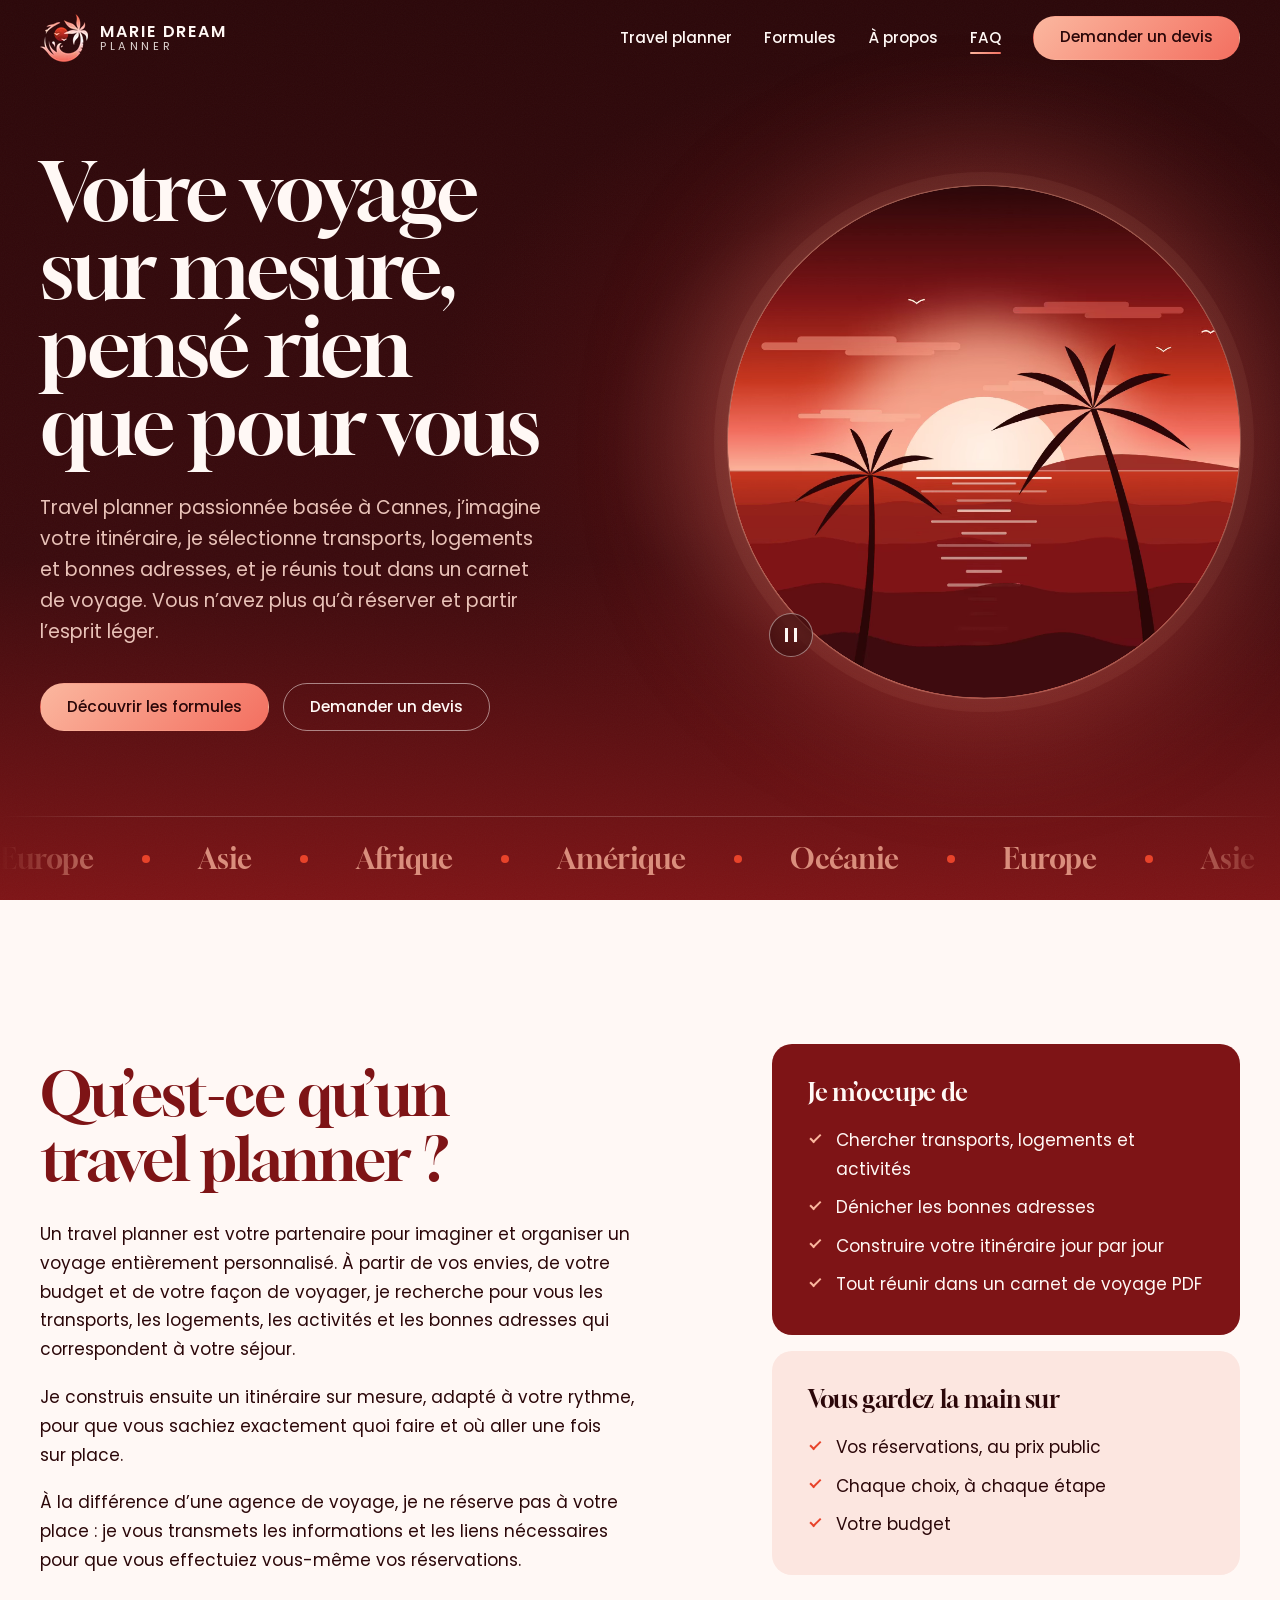
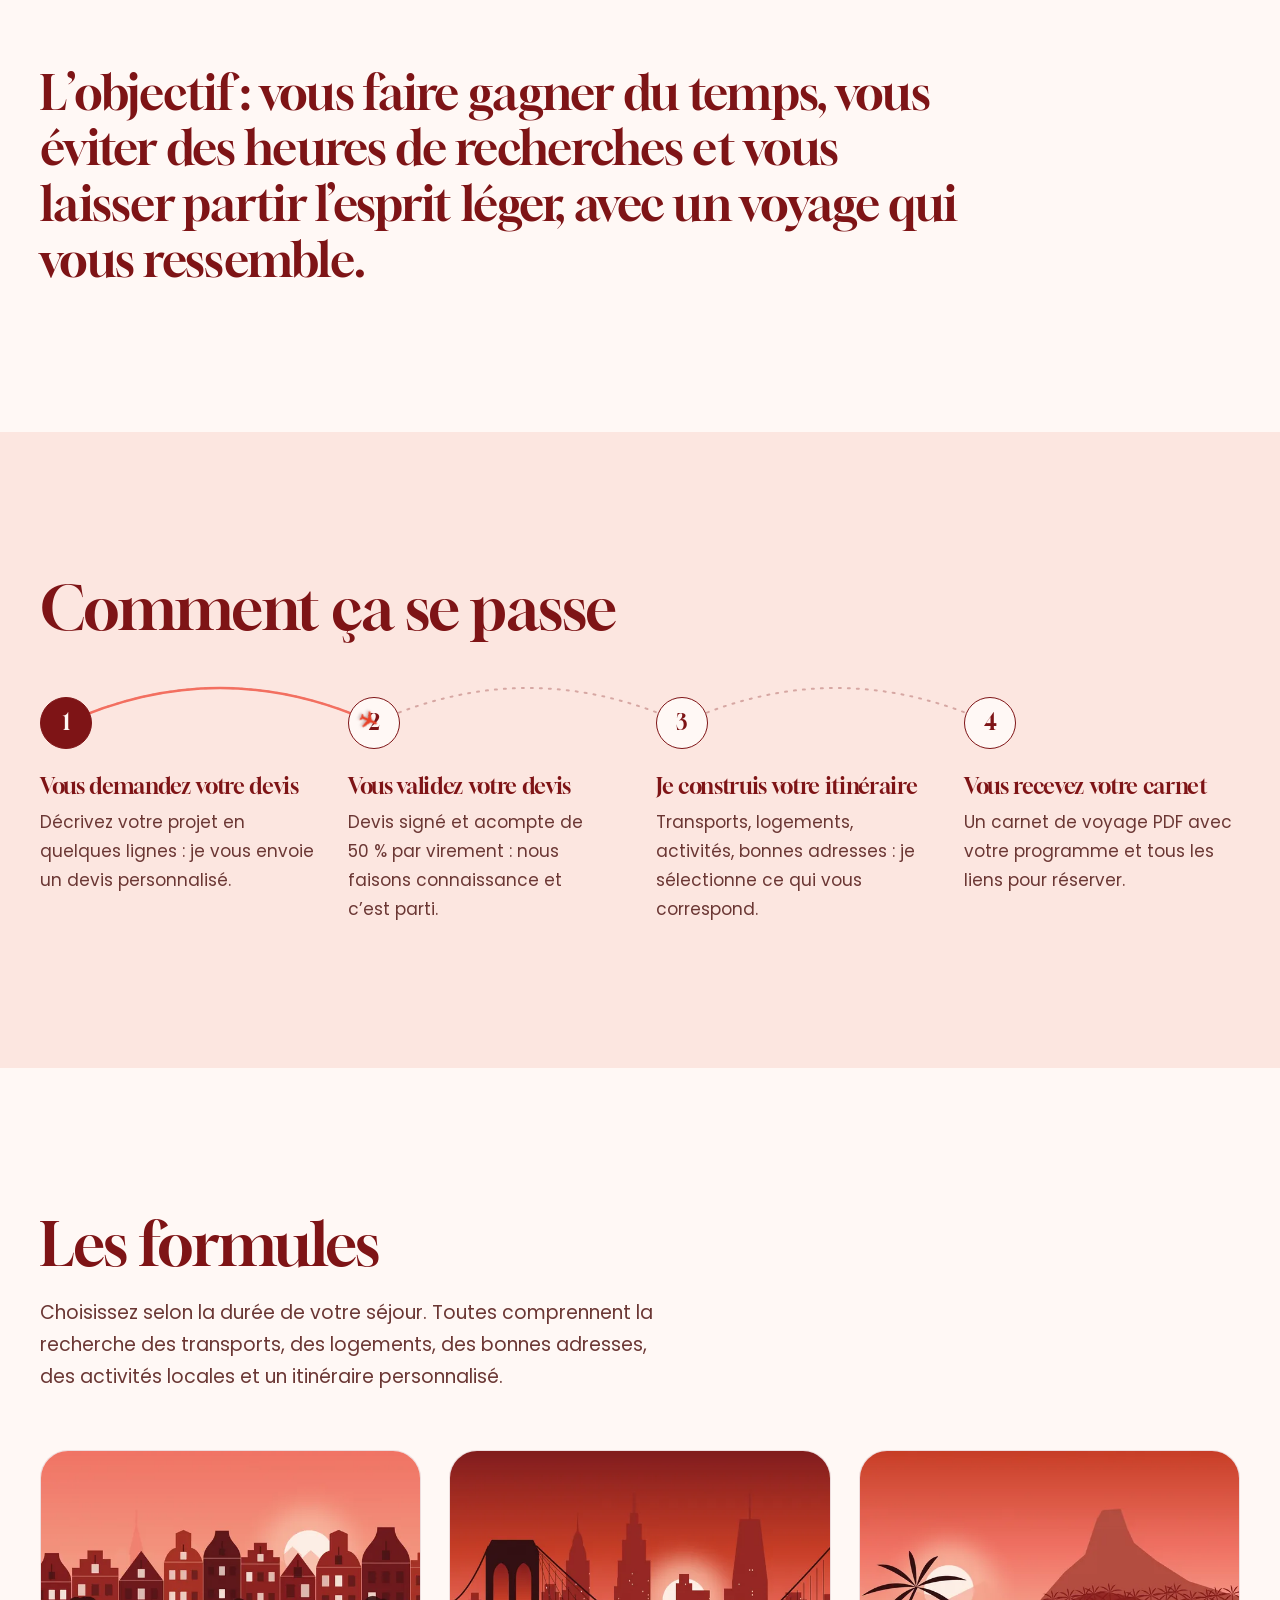
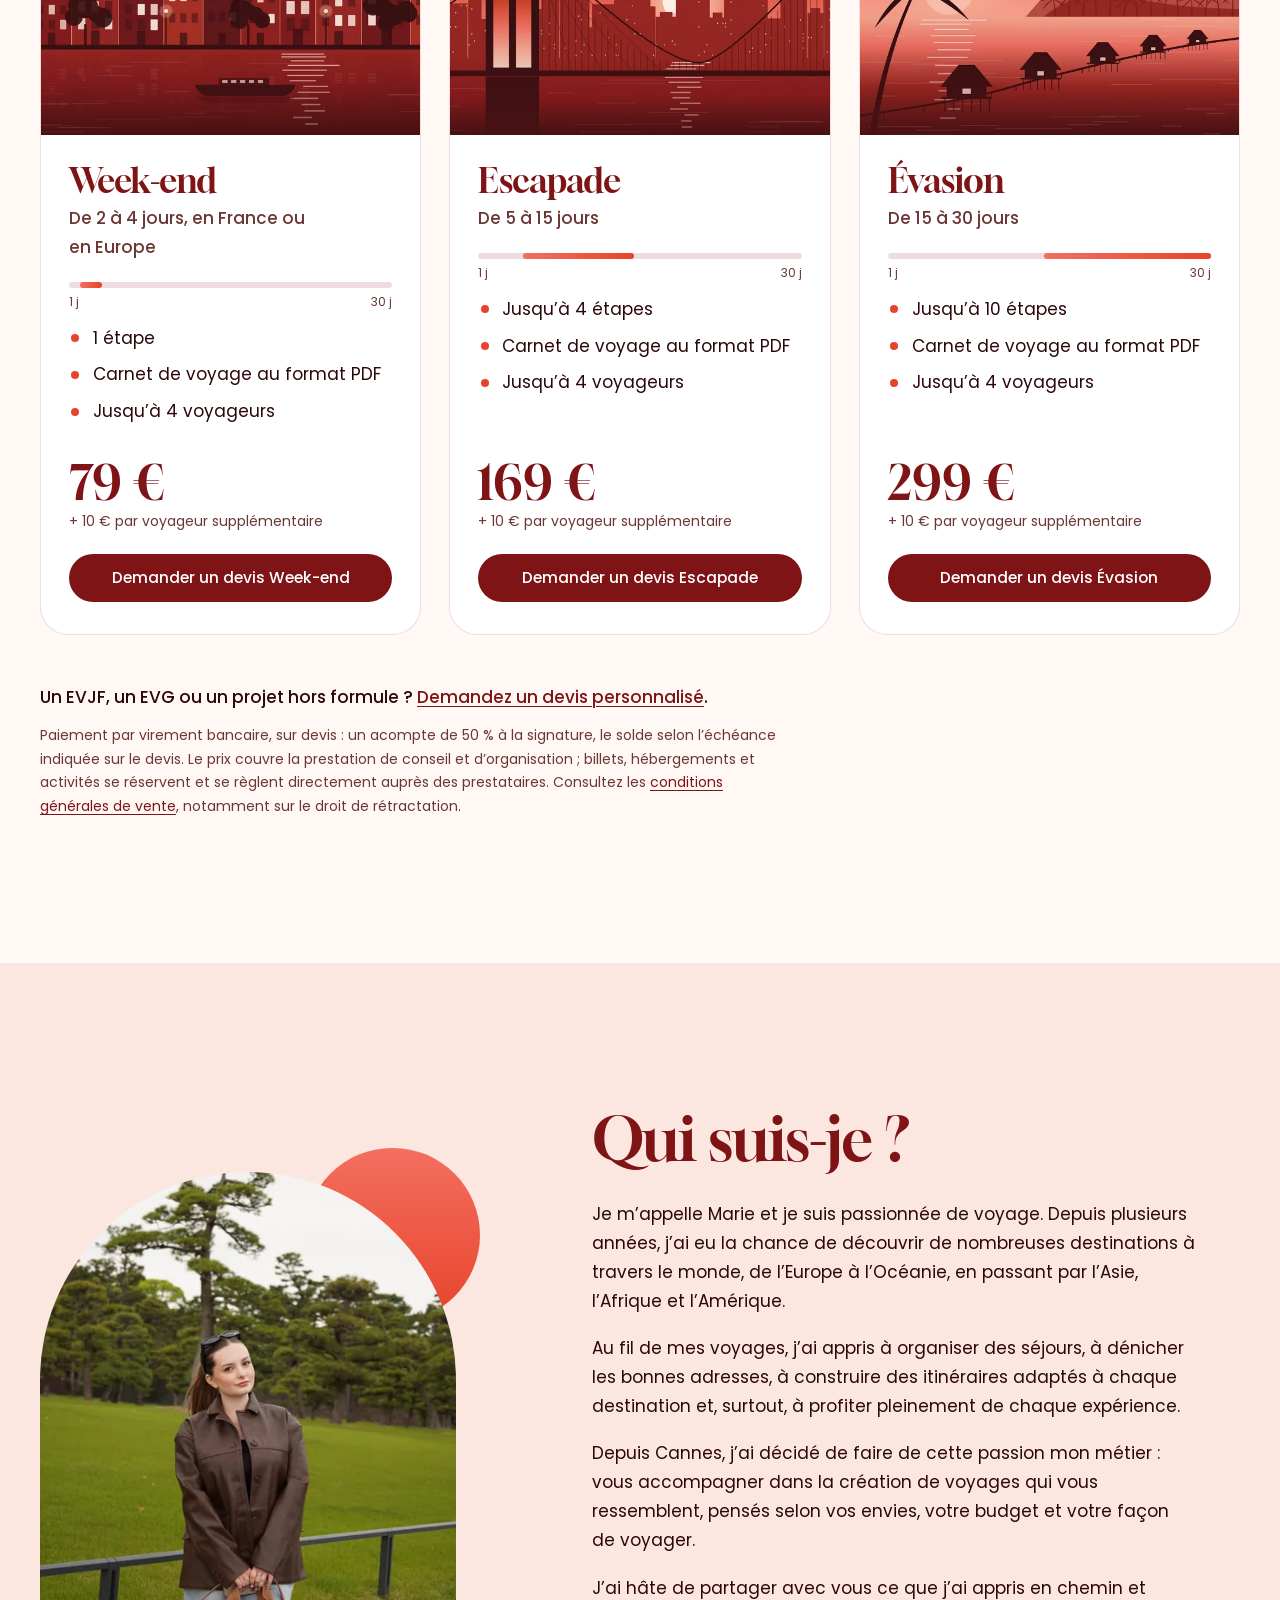
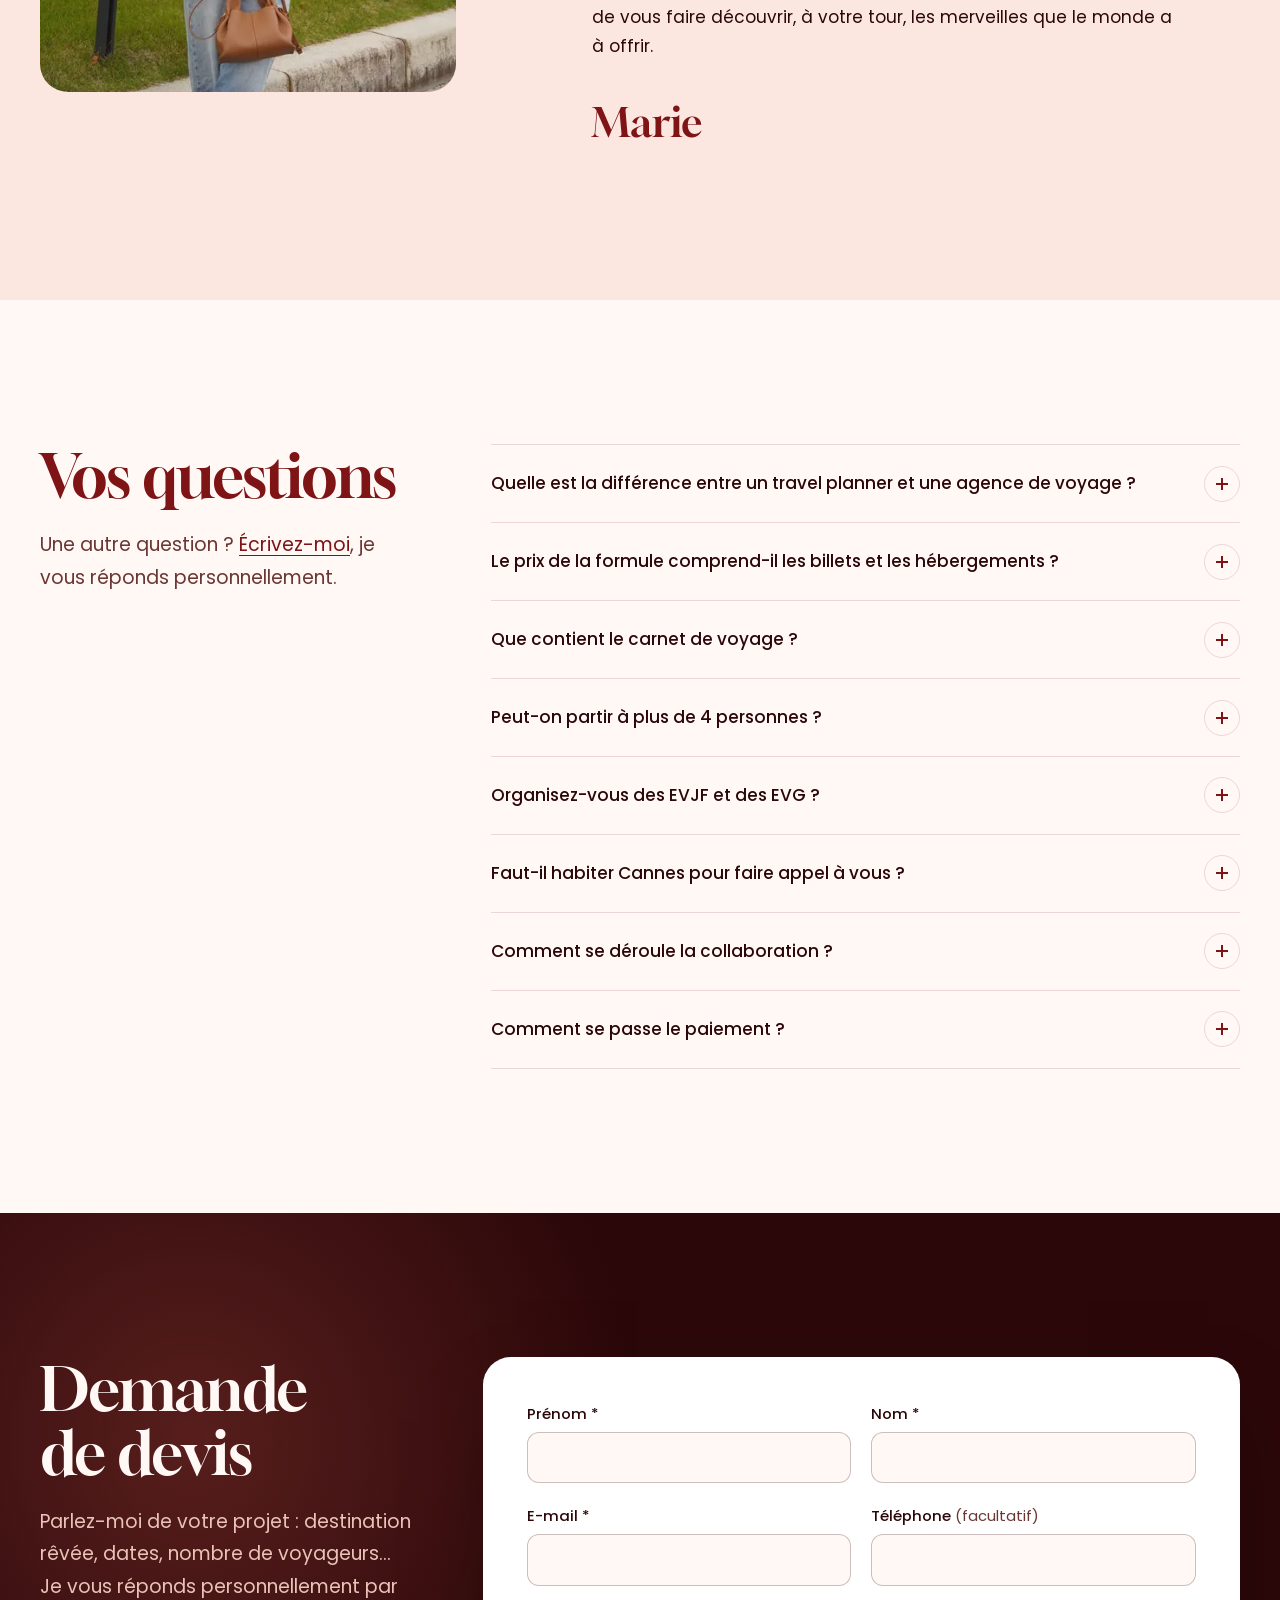
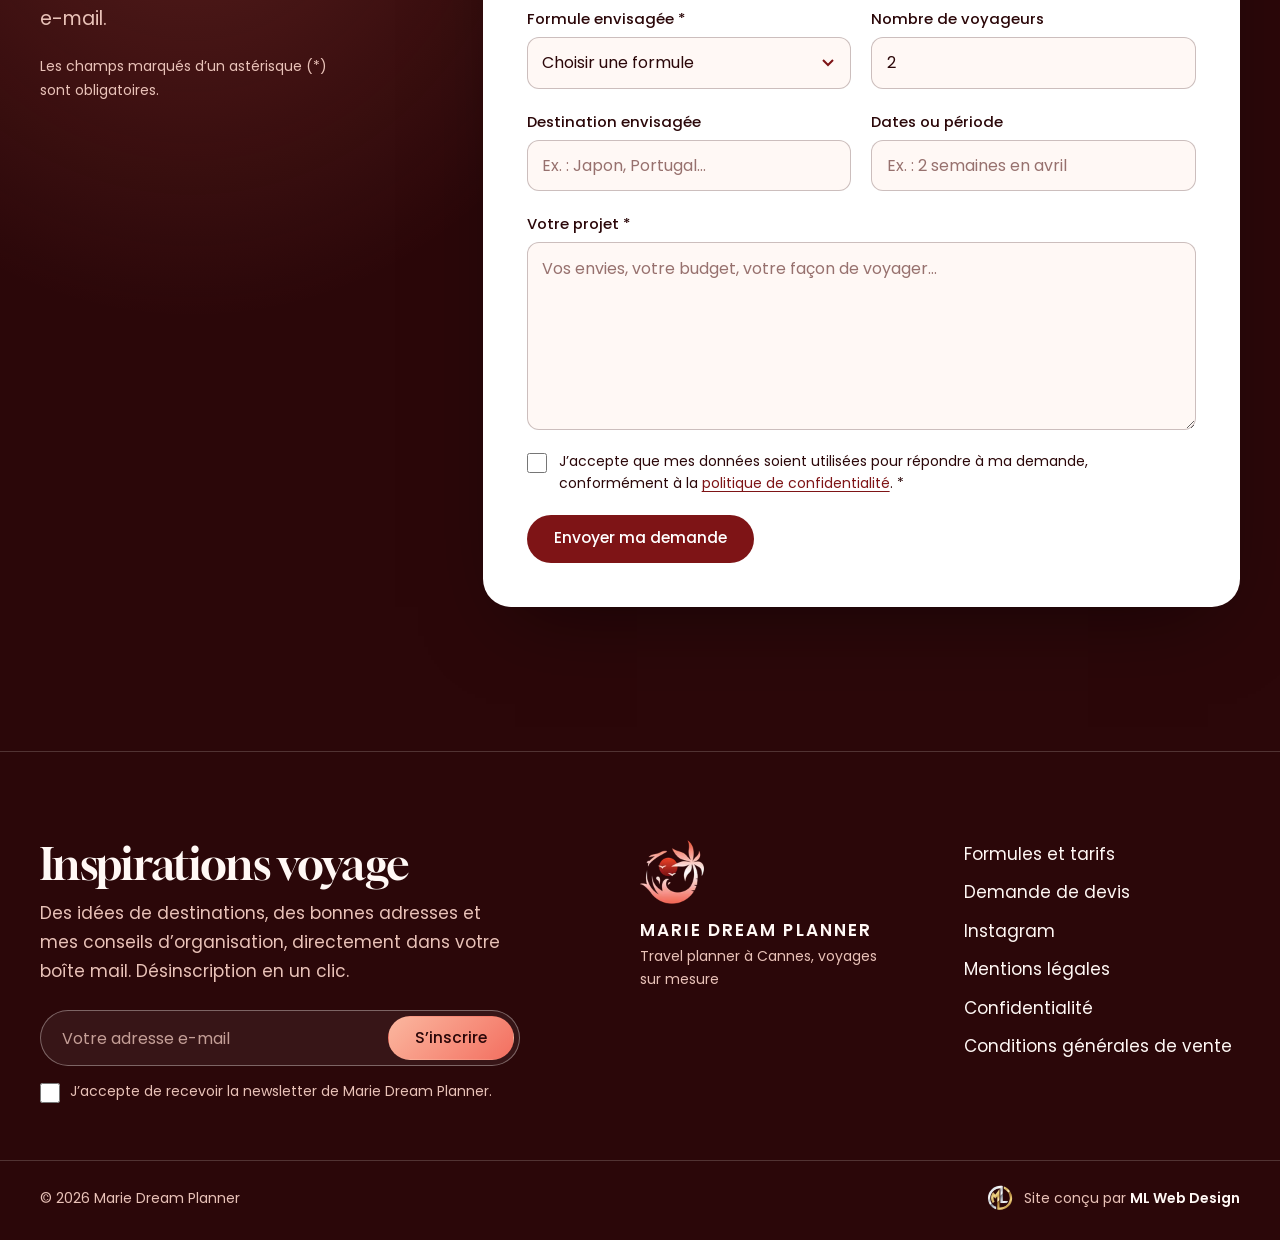
==== commit b56b4664: "Add files via upload" ====
--- a/index.html
+++ b/index.html
@@ -73,6 +73,7 @@
         "identifier": { "@type": "PropertyValue", "propertyID": "SIRET", "value": "10629688200017" },
         "description": "Travel planner basée à Cannes : organisation de voyages sur mesure, itinéraires personnalisés et carnets de voyage.",
         "url": "https://www.mariedreamplanner.fr/",
+        "email": "contact@mariedreamplanner.fr",
         "logo": "https://www.mariedreamplanner.fr/assets/icons/icon-512.png",
         "image": "https://www.mariedreamplanner.fr/assets/img/og-image.jpg",
         "priceRange": "79 € – 299 €",
@@ -167,12 +168,12 @@
           {
             "@type": "Question",
             "name": "Comment se déroule la collaboration ?",
-            "acceptedAnswer": { "@type": "Answer", "text": "Vous décrivez votre projet via le formulaire et recevez un devis personnalisé. Une fois le devis signé et l’acompte de 10 % versé par virement, nous échangeons sur vos envies, votre budget et votre rythme. Je construis ensuite votre itinéraire et vous envoie votre carnet de voyage." }
+            "acceptedAnswer": { "@type": "Answer", "text": "Vous décrivez votre projet via le formulaire et recevez un devis personnalisé. Une fois le devis signé et l’acompte de 50 % versé par virement, nous échangeons sur vos envies, votre budget et votre rythme. Je construis ensuite votre itinéraire et vous envoie votre carnet de voyage." }
           },
           {
             "@type": "Question",
             "name": "Comment se passe le paiement ?",
-            "acceptedAnswer": { "@type": "Answer", "text": "Par virement bancaire, sur devis. Un acompte de 10 % est versé à la signature du devis ; le solde est réglé selon l’échéance indiquée sur votre devis. Aucun paiement n’est demandé sur le site." }
+            "acceptedAnswer": { "@type": "Answer", "text": "Par virement bancaire, sur devis. Un acompte de 50 % est versé à la signature du devis ; le solde est réglé selon l’échéance indiquée sur votre devis. Aucun paiement n’est demandé sur le site." }
           }
         ]
       }
@@ -324,7 +325,7 @@
             </li>
             <li class="step">
               <h3 class="step__title">Vous validez votre devis</h3>
-              <p class="step__text">Devis signé et acompte de 10&nbsp;% par virement&nbsp;: nous faisons connaissance et c’est parti.</p>
+              <p class="step__text">Devis signé et acompte de 50&nbsp;% par virement&nbsp;: nous faisons connaissance et c’est parti.</p>
             </li>
             <li class="step">
               <h3 class="step__title">Je construis votre itinéraire</h3>
@@ -375,8 +376,8 @@
             </div>
           </article>
 
-          <!-- Formule Escapade (variante sombre pour rythmer la rangée) -->
-          <article class="offer offer--dark" aria-labelledby="offerEscapadeTitle">
+          <!-- Formule Escapade -->
+          <article class="offer" aria-labelledby="offerEscapadeTitle">
             <figure class="offer__media">
               <picture>
                 <source type="image/webp" sizes="(min-width: 960px) 360px, 92vw"
@@ -396,7 +397,7 @@
                 <li>Jusqu’à 4 voyageurs</li>
               </ul>
               <p class="offer__price"><span class="offer__amount">169&nbsp;€</span> <span class="offer__extra">+ 10&nbsp;€ par voyageur supplémentaire</span></p>
-              <a class="button button--sun offer__cta" href="#devis" data-formula="Escapade">Demander un devis Escapade</a>
+              <a class="button button--primary offer__cta" href="#devis" data-formula="Escapade">Demander un devis Escapade</a>
             </div>
           </article>
 
@@ -428,7 +429,7 @@
 
         <div class="formulas__notes">
           <p class="formulas__custom">Un EVJF, un EVG ou un projet hors formule&nbsp;? <a href="#devis" data-formula="EVJF / EVG">Demandez un devis personnalisé</a>.</p>
-          <p class="formulas__secure">Paiement par virement bancaire, sur devis&nbsp;: un acompte de 10&nbsp;% à la signature, le solde selon l’échéance indiquée sur le devis. Le prix couvre la prestation de conseil et d’organisation&nbsp;; billets, hébergements et activités se réservent et se règlent directement auprès des prestataires. Consultez les <a href="cgv.html">conditions générales de vente</a>, notamment sur le droit de rétractation.</p>
+          <p class="formulas__secure">Paiement par virement bancaire, sur devis&nbsp;: un acompte de 50&nbsp;% à la signature, le solde selon l’échéance indiquée sur le devis. Le prix couvre la prestation de conseil et d’organisation&nbsp;; billets, hébergements et activités se réservent et se règlent directement auprès des prestataires. Consultez les <a href="cgv.html">conditions générales de vente</a>, notamment sur le droit de rétractation.</p>
         </div>
       </div>
     </section>
@@ -496,19 +497,21 @@
           </details>
           <details class="faq__item">
             <summary class="faq__question">Comment se déroule la collaboration&nbsp;?</summary>
-            <div class="faq__answer"><p>Vous décrivez votre projet via le formulaire et recevez un devis personnalisé. Une fois le devis signé et l’acompte de 10 % versé par virement, nous échangeons sur vos envies, votre budget et votre rythme. Je construis ensuite votre itinéraire et vous envoie votre carnet de voyage.</p></div>
+            <div class="faq__answer"><p>Vous décrivez votre projet via le formulaire et recevez un devis personnalisé. Une fois le devis signé et l’acompte de 50 % versé par virement, nous échangeons sur vos envies, votre budget et votre rythme. Je construis ensuite votre itinéraire et vous envoie votre carnet de voyage.</p></div>
           </details>
           <details class="faq__item">
             <summary class="faq__question">Comment se passe le paiement&nbsp;?</summary>
-            <div class="faq__answer"><p>Par virement bancaire, sur devis. Un acompte de 10&nbsp;% est versé à la signature du devis&nbsp;; le solde est réglé selon l’échéance indiquée sur votre devis. Aucun paiement n’est demandé sur le site.</p></div>
+            <div class="faq__answer"><p>Par virement bancaire, sur devis. Un acompte de 50&nbsp;% est versé à la signature du devis&nbsp;; le solde est réglé selon l’échéance indiquée sur votre devis. Aucun paiement n’est demandé sur le site.</p></div>
           </details>
         </div>
       </div>
     </section>
 
     <!-- ========================= DEMANDE DE DEVIS =========================
-         Envoi d’e-mail sans backend via Web3Forms (clé dans assets/js/config.js).
-         Sans JavaScript, le formulaire reste fonctionnel (POST classique + redirection). -->
+         Envoi d’e-mail sans backend (FormSubmit par défaut, voir assets/js/config.js).
+         À l’envoi, le navigateur génère le devis Word pré-rempli et le joint à l’e-mail
+         (champ fichier caché « attachment »). Si la génération échoue, la demande part
+         quand même, sans pièce jointe. Sans JavaScript : envoi classique, sans devis. -->
     <section class="section quote" id="devis" aria-labelledby="quoteTitle">
       <div class="container quote__grid">
         <div class="quote__intro">
@@ -517,14 +520,18 @@
           <p class="quote__hint">Les champs marqués d’un astérisque (*) sont obligatoires.</p>
         </div>
 
-        <form class="form quote__form" id="quoteForm" action="https://api.web3forms.com/submit" method="POST" novalidate>
-          <!-- Champs techniques Web3Forms (valeurs injectées depuis config.js) -->
-          <input type="hidden" name="access_key" value="" data-config="web3formsAccessKey">
-          <input type="hidden" name="subject" value="Nouvelle demande de devis — Marie Dream Planner">
-          <input type="hidden" name="from_name" value="Site Marie Dream Planner">
-          <input type="hidden" name="redirect" value="https://www.mariedreamplanner.fr/merci.html?type=devis">
+        <!-- action : endpoint FormSubmit, identique à formEndpoint de config.js
+             (sert à l’envoi sans JavaScript ; remplacer l’adresse par l’alias FormSubmit après activation) -->
+        <form class="form quote__form" id="quoteForm" action="https://formsubmit.co/mariedreamplanner@gmail.com" method="POST" enctype="multipart/form-data" novalidate>
+          <!-- Champs techniques FormSubmit (adaptés par main.js si formProvider = "web3forms") -->
+          <input type="hidden" name="_subject" value="Nouvelle demande de devis — Marie Dream Planner" data-role="subject">
+          <input type="hidden" name="_next" value="https://www.mariedreamplanner.fr/merci.html?type=devis" data-role="redirect">
+          <input type="hidden" name="_captcha" value="false">
+          <input type="hidden" name="_template" value="table">
           <!-- Pot de miel anti-spam : invisible pour les humains -->
-          <input type="checkbox" name="botcheck" class="form__honeypot" tabindex="-1" aria-hidden="true">
+          <input type="text" name="_honey" class="form__honeypot" tabindex="-1" autocomplete="off" aria-hidden="true" data-role="honeypot">
+          <!-- Devis Word généré à l’envoi (rempli par main.js, jamais par l’utilisateur) -->
+          <input type="file" name="attachment" id="quoteAttachment" class="form__honeypot" tabindex="-1" aria-hidden="true">
 
           <!-- Les attributs « name » sont en français : ils deviennent les intitulés de l’e-mail reçu.
                Les « id » restent en camelCase pour le JavaScript et les labels. -->
--- a/assets/css/styles.css
+++ b/assets/css/styles.css
@@ -235,7 +235,6 @@
 .quote,
 .site-footer,
 .site-header,
-.offer--dark,
 .roles__card--marie {
   --focus-color: var(--color-peach);
 }
@@ -570,11 +569,11 @@
   letter-spacing: -0.025em;
 }
 
-/* Chaque ligne est un masque : le texte y monte au chargement */
+/* Une ligne visuelle par segment du titre.
+   Pas de masque (overflow: hidden) : une animation saccadée sur mobile, ou
+   Safari, laissait voir des lignes coupées en deux et rognait les jambages. */
 .hero__line {
   display: block;
-  overflow: hidden;
-  padding-bottom: 0.08em; /* évite de rogner les jambages (g, p, q) */
 }
 
 .hero__line > span {
@@ -605,6 +604,7 @@
 
 .hero__disc {
   position: relative;
+  isolation: isolate; /* calque propre : rendu stable de la vidéo pendant l'animation */
   aspect-ratio: 1;
   overflow: hidden;
   border-radius: 50%;
@@ -622,6 +622,10 @@
   width: 100%;
   height: 100%;
   object-fit: cover;
+  /* Découpe circulaire portée par le média lui-même : fiable dans Safari,
+     où overflow + border-radius du parent ne rogne pas toujours une vidéo animée */
+  border-radius: 50%;
+  clip-path: circle(50% at 50% 50%);
 }
 
 /* La vidéo apparaît en fondu par-dessus l’image d’attente dès qu’elle joue */
@@ -873,29 +877,66 @@
   margin-top: 3.5rem;
 }
 
-/* Ligne de vol pointillée (verticale sur mobile, horizontale ensuite).
-   --flight-end-x / --flight-end-y : centre de la dernière pastille, mesuré par
-   main.js ; sans JavaScript, la ligne court jusqu’au bas de la liste. */
+/* Ligne pointillée droite : affichage de secours sans JavaScript.
+   Avec JavaScript, main.js la remplace par des trajectoires en arc
+   (calque SVG .steps__flight) entre chaque pastille. */
 .steps__route::before {
   content: "";
   position: absolute;
   top: calc(var(--dot-size) / 2);
+  bottom: calc(var(--dot-size) / 2);
   left: calc(var(--dot-size) / 2);
-  height: calc(var(--flight-end-y, 100%) - var(--dot-size) / 2);
   border-left: 2px dashed rgba(126, 20, 22, 0.3);
 }
 
+.steps__route.has-flight-path::before {
+  display: none;
+}
+
+/* Calque des trajectoires (arcs), sous les pastilles */
+.steps__flight {
+  position: absolute;
+  inset: 0;
+  z-index: 0;
+  width: 100%;
+  height: 100%;
+  overflow: visible;
+  pointer-events: none;
+}
+
+.steps__flight-dash {
+  fill: none;
+  stroke: rgba(126, 20, 22, 0.3);
+  stroke-width: 2;
+  stroke-dasharray: 2 7;
+  stroke-linecap: round;
+}
+
+/* Traînée laissée par l'avion (longueur pilotée par main.js) */
+.steps__flight-trail {
+  fill: none;
+  stroke: var(--color-coral);
+  stroke-width: 2.5;
+  stroke-linecap: round;
+}
+
+/* Avion : position, cap, altitude (échelle) et ombre calculés à chaque image */
 .steps__plane {
   position: absolute;
+  top: 0;
+  left: 0;
   z-index: 2;
-  top: calc(var(--dot-size) / 2 - 0.875rem);
-  left: calc(var(--dot-size) / 2 - 0.875rem);
   width: 1.75rem;
   height: 1.75rem;
   fill: var(--color-sun);
-  transform: rotate(180deg);
   opacity: 0;
-  transition: top 2.4s var(--ease-out), left 2.4s var(--ease-out), opacity 0.4s ease;
+  transform-origin: 50% 50%;
+  transition: opacity 0.35s ease;
+  will-change: transform;
+}
+
+.steps__plane.is-visible {
+  opacity: 1;
 }
 
 .steps__list {
@@ -933,6 +974,25 @@
   transition: background-color 0.5s ease, color 0.5s ease;
 }
 
+/* Onde d'atterrissage autour de la pastille */
+.step::after {
+  content: "";
+  position: absolute;
+  top: 0;
+  left: 0;
+  width: var(--dot-size);
+  height: var(--dot-size);
+  border: 2px solid var(--color-coral);
+  border-radius: 50%;
+  opacity: 0;
+  pointer-events: none;
+}
+
+.step.is-reached::before {
+  background: var(--color-garnet);
+  color: var(--color-shell);
+}
+
 .step__title {
   font-size: 1.375rem;
   line-height: 1.25;
@@ -946,14 +1006,10 @@
 
 @media (min-width: 56.25em) {
   .steps__route::before {
-    width: calc(var(--flight-end-x, 100%) - var(--dot-size) / 2);
-    height: 0;
+    bottom: auto;
+    right: calc(var(--dot-size) / 2);
     border-left: 0;
     border-top: 2px dashed rgba(126, 20, 22, 0.3);
-  }
-
-  .steps__plane {
-    transform: rotate(90deg);
   }
 
   .steps__list {
@@ -984,12 +1040,6 @@
   background: var(--color-white);
 }
 
-.offer--dark {
-  border-color: transparent;
-  background: var(--color-night);
-  color: var(--color-shell);
-}
-
 .offer__media {
   position: relative;
   margin: 0;
@@ -1030,9 +1080,6 @@
   color: var(--color-garnet);
 }
 
-.offer--dark .offer__title {
-  color: var(--color-peach);
-}
 
 .offer__duration {
   margin-top: 0.25rem;
@@ -1040,9 +1087,6 @@
   color: var(--color-ink-soft);
 }
 
-.offer--dark .offer__duration {
-  color: var(--color-on-dark-soft);
-}
 
 /* Jauge de durée : échelle de 1 à 30 jours, segment = plage couverte */
 .offer__range {
@@ -1053,9 +1097,6 @@
   background: var(--color-line);
 }
 
-.offer--dark .offer__range {
-  background: var(--color-line-light);
-}
 
 .offer__range::before,
 .offer__range::after {
@@ -1065,10 +1106,6 @@
   color: var(--color-ink-soft);
 }
 
-.offer--dark .offer__range::before,
-.offer--dark .offer__range::after {
-  color: var(--color-on-dark-soft);
-}
 
 .offer__range::before {
   content: "1 j";
@@ -1133,18 +1170,12 @@
   color: var(--color-garnet);
 }
 
-.offer--dark .offer__amount {
-  color: var(--color-shell);
-}
 
 .offer__extra {
   font-size: var(--text-sm);
   color: var(--color-ink-soft);
 }
 
-.offer--dark .offer__extra {
-  color: var(--color-on-dark-soft);
-}
 
 .offer__cta {
   width: 100%;
@@ -1169,14 +1200,10 @@
 }
 
 @media (min-width: 56.25em) {
+  /* Trois cartes identiques, de même hauteur : prix et boutons alignés */
   .formulas__grid {
     grid-template-columns: repeat(3, 1fr);
-    align-items: start;
-  }
-
-  /* Rythme : la carte centrale est légèrement décalée vers le haut */
-  .offer--dark {
-    margin-top: -1.5rem;
+    align-items: stretch;
   }
 }
 
@@ -1844,7 +1871,7 @@
 
   /* Hero : le titre monte ligne par ligne, puis le soleil se lève */
   .hero__line > span {
-    animation: lineRise 1.1s var(--ease-out) both;
+    animation: lineRise 0.9s var(--ease-out) both;
   }
 
   .hero__line:nth-child(2) > span { animation-delay: 0.08s; }
@@ -1873,27 +1900,9 @@
     animation-play-state: paused;
   }
 
-  /* Étapes : l’avion parcourt la ligne, les pastilles s’allument à son passage */
-  .steps__route.is-flying .steps__plane {
-    opacity: 1;
-    /* L’avion s’arrête juste avant la dernière pastille, pointé vers elle */
-    top: calc(var(--flight-end-y, 100%) - var(--dot-size) / 2 - 2.25rem);
-  }
-
-  .steps__route.is-flying .step::before {
-    background: var(--color-garnet);
-    color: var(--color-shell);
-  }
-
-  .steps__route.is-flying .step:nth-child(2)::before { transition-delay: 0.7s; }
-  .steps__route.is-flying .step:nth-child(3)::before { transition-delay: 1.4s; }
-  .steps__route.is-flying .step:nth-child(4)::before { transition-delay: 2.1s; }
-}
-
-@media (prefers-reduced-motion: no-preference) and (min-width: 56.25em) {
-  .steps__route.is-flying .steps__plane {
-    top: calc(var(--dot-size) / 2 - 0.875rem);
-    left: calc(var(--flight-end-x, 100%) - var(--dot-size) / 2 - 2.25rem);
+  /* Étapes : onde à l’atterrissage de l’avion (vol piloté par main.js) */
+  .step.is-reached::after {
+    animation: dotRipple 0.8s ease-out;
   }
 }
 
@@ -1905,9 +1914,10 @@
   }
 }
 
+/* Fondu + légère montée : à tout instant, la ligne reste entière */
 @keyframes lineRise {
-  from { transform: translateY(105%); }
-  to { transform: translateY(0); }
+  from { opacity: 0; transform: translateY(0.4em); }
+  to { opacity: 1; transform: translateY(0); }
 }
 
 @keyframes fadeUp {
@@ -1915,9 +1925,10 @@
   to { opacity: 1; transform: translateY(0); }
 }
 
+/* Translation seule (sans changement d'échelle) : moins coûteux pendant le démarrage de la vidéo */
 @keyframes sunRise {
-  from { opacity: 0; transform: translateY(18%) scale(0.94); }
-  to { opacity: 1; transform: translateY(0) scale(1); }
+  from { opacity: 0; transform: translateY(12%); }
+  to { opacity: 1; transform: translateY(0); }
 }
 
 @keyframes fadeIn {
@@ -1925,6 +1936,11 @@
   to { opacity: 1; }
 }
 
+@keyframes dotRipple {
+  from { opacity: 0.9; transform: scale(1); }
+  to { opacity: 0; transform: scale(1.75); }
+}
+
 @keyframes marqueeScroll {
   from { transform: translateX(0); }
   to { transform: translateX(-50%); }
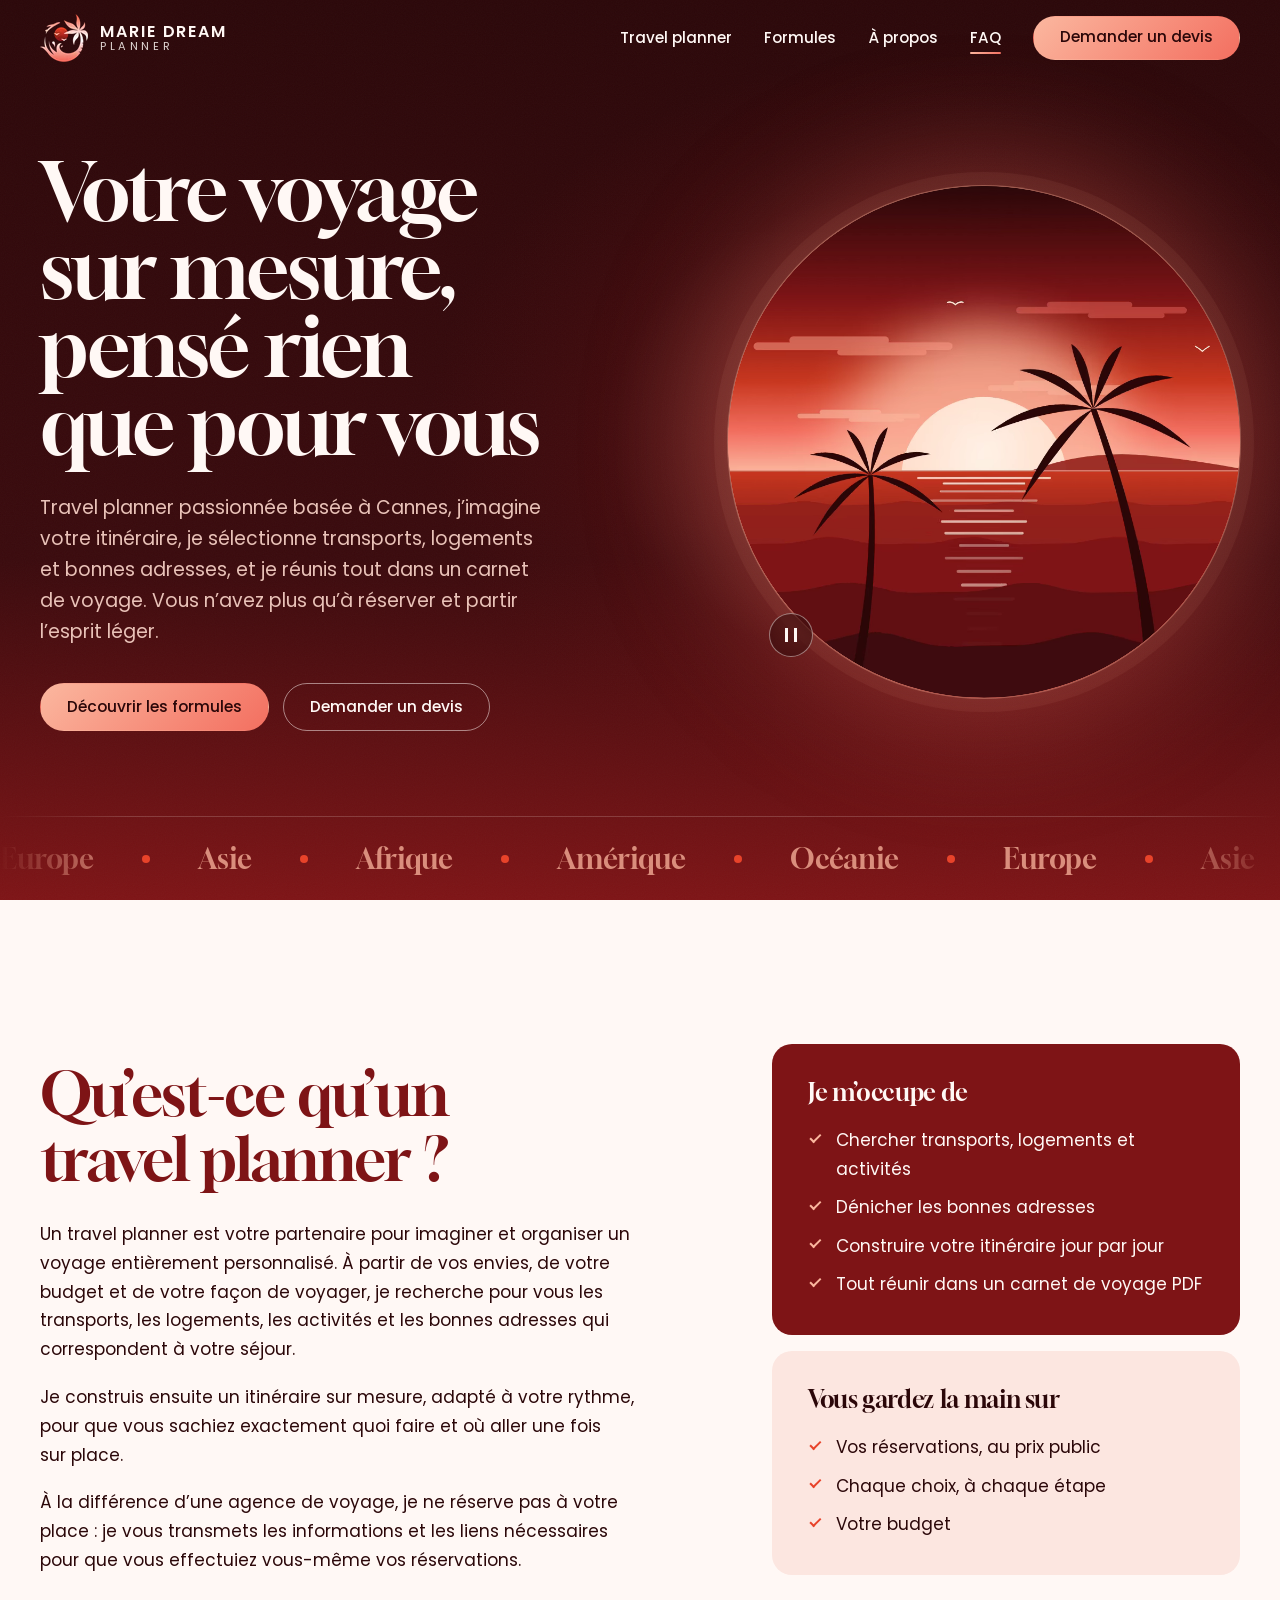
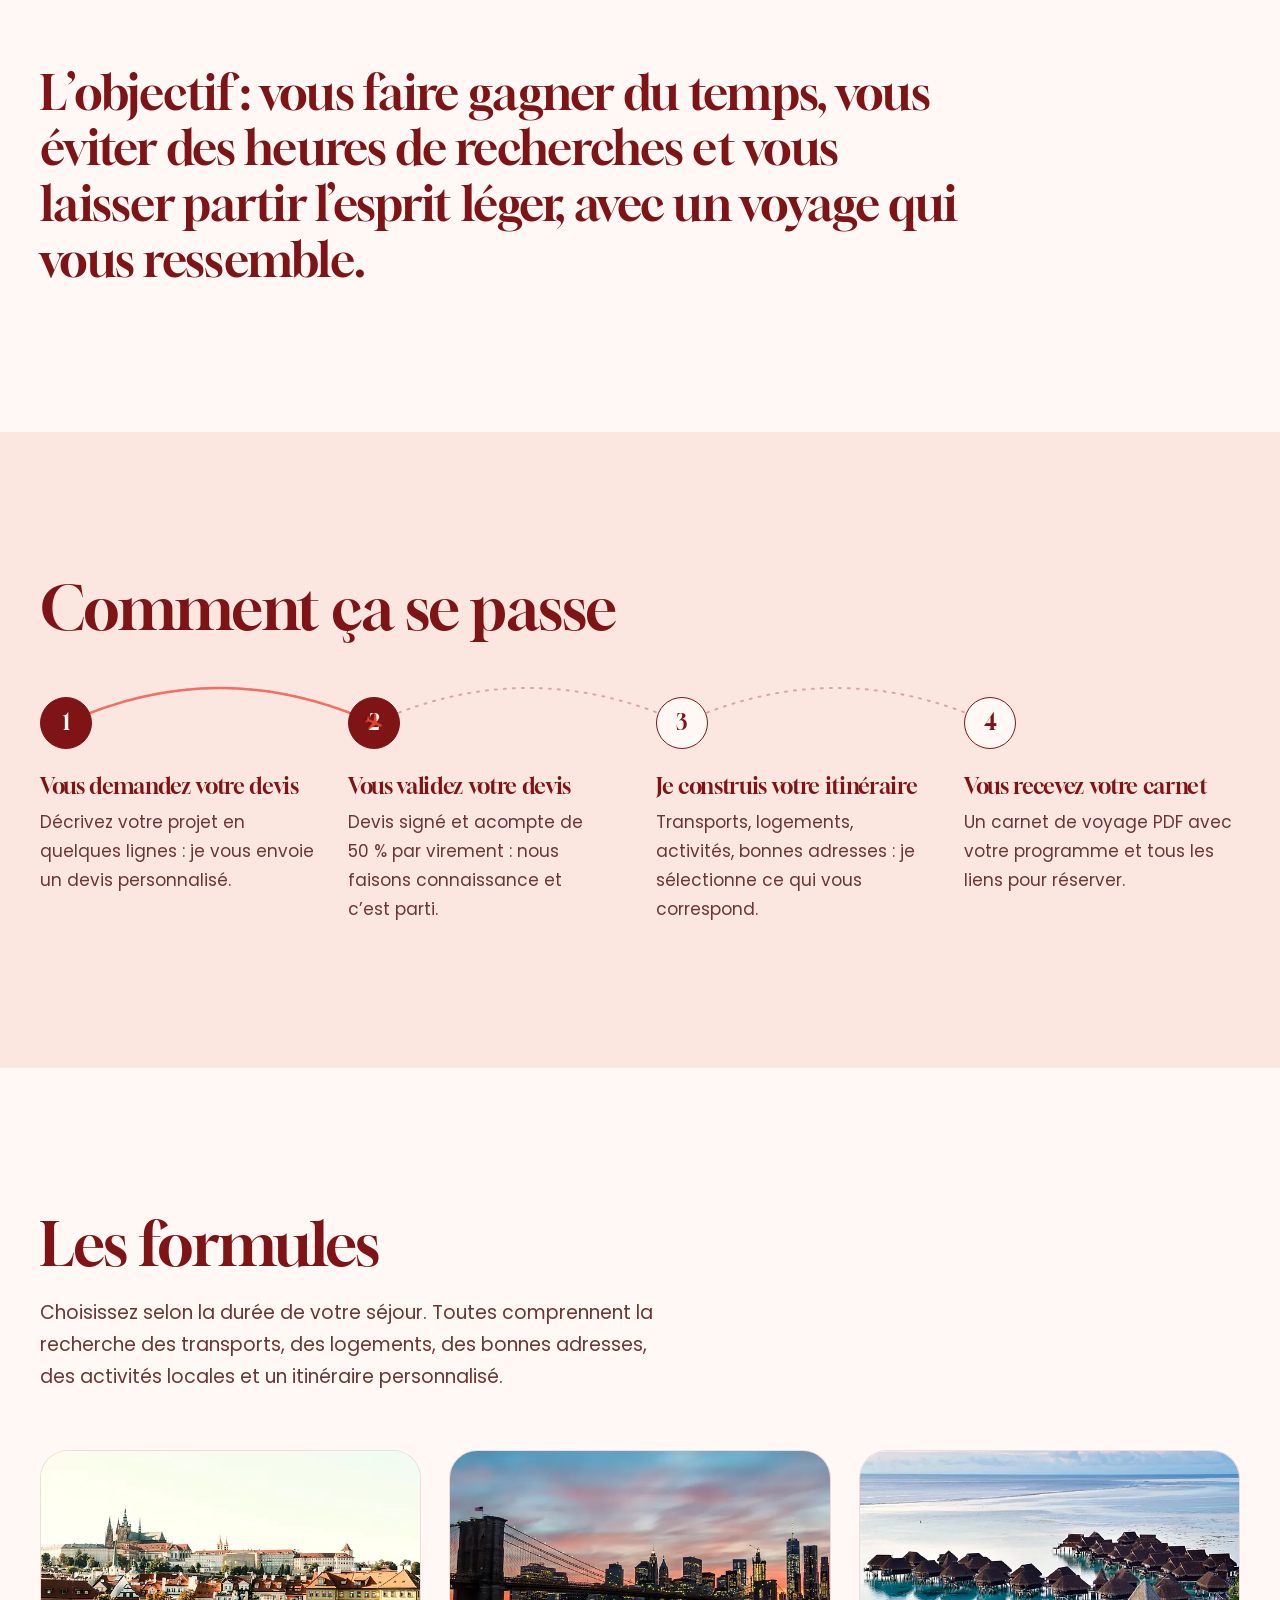
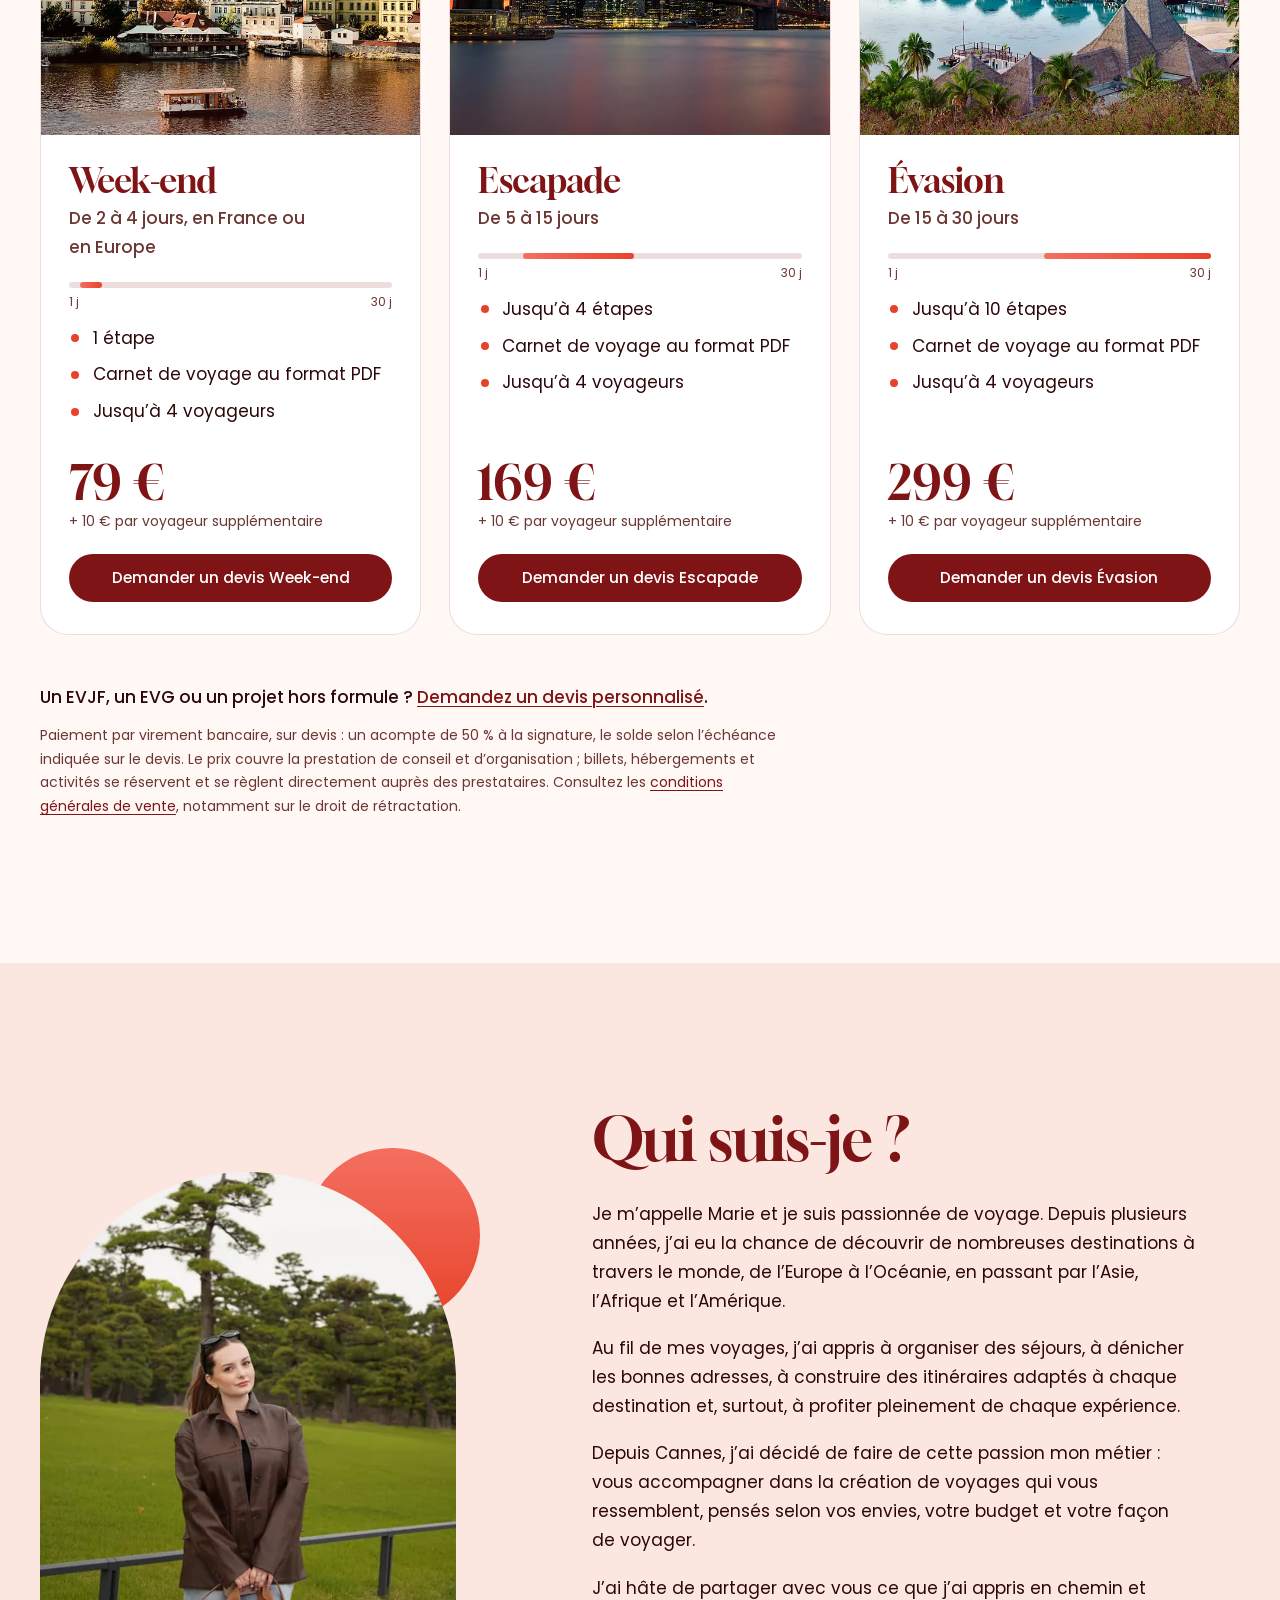
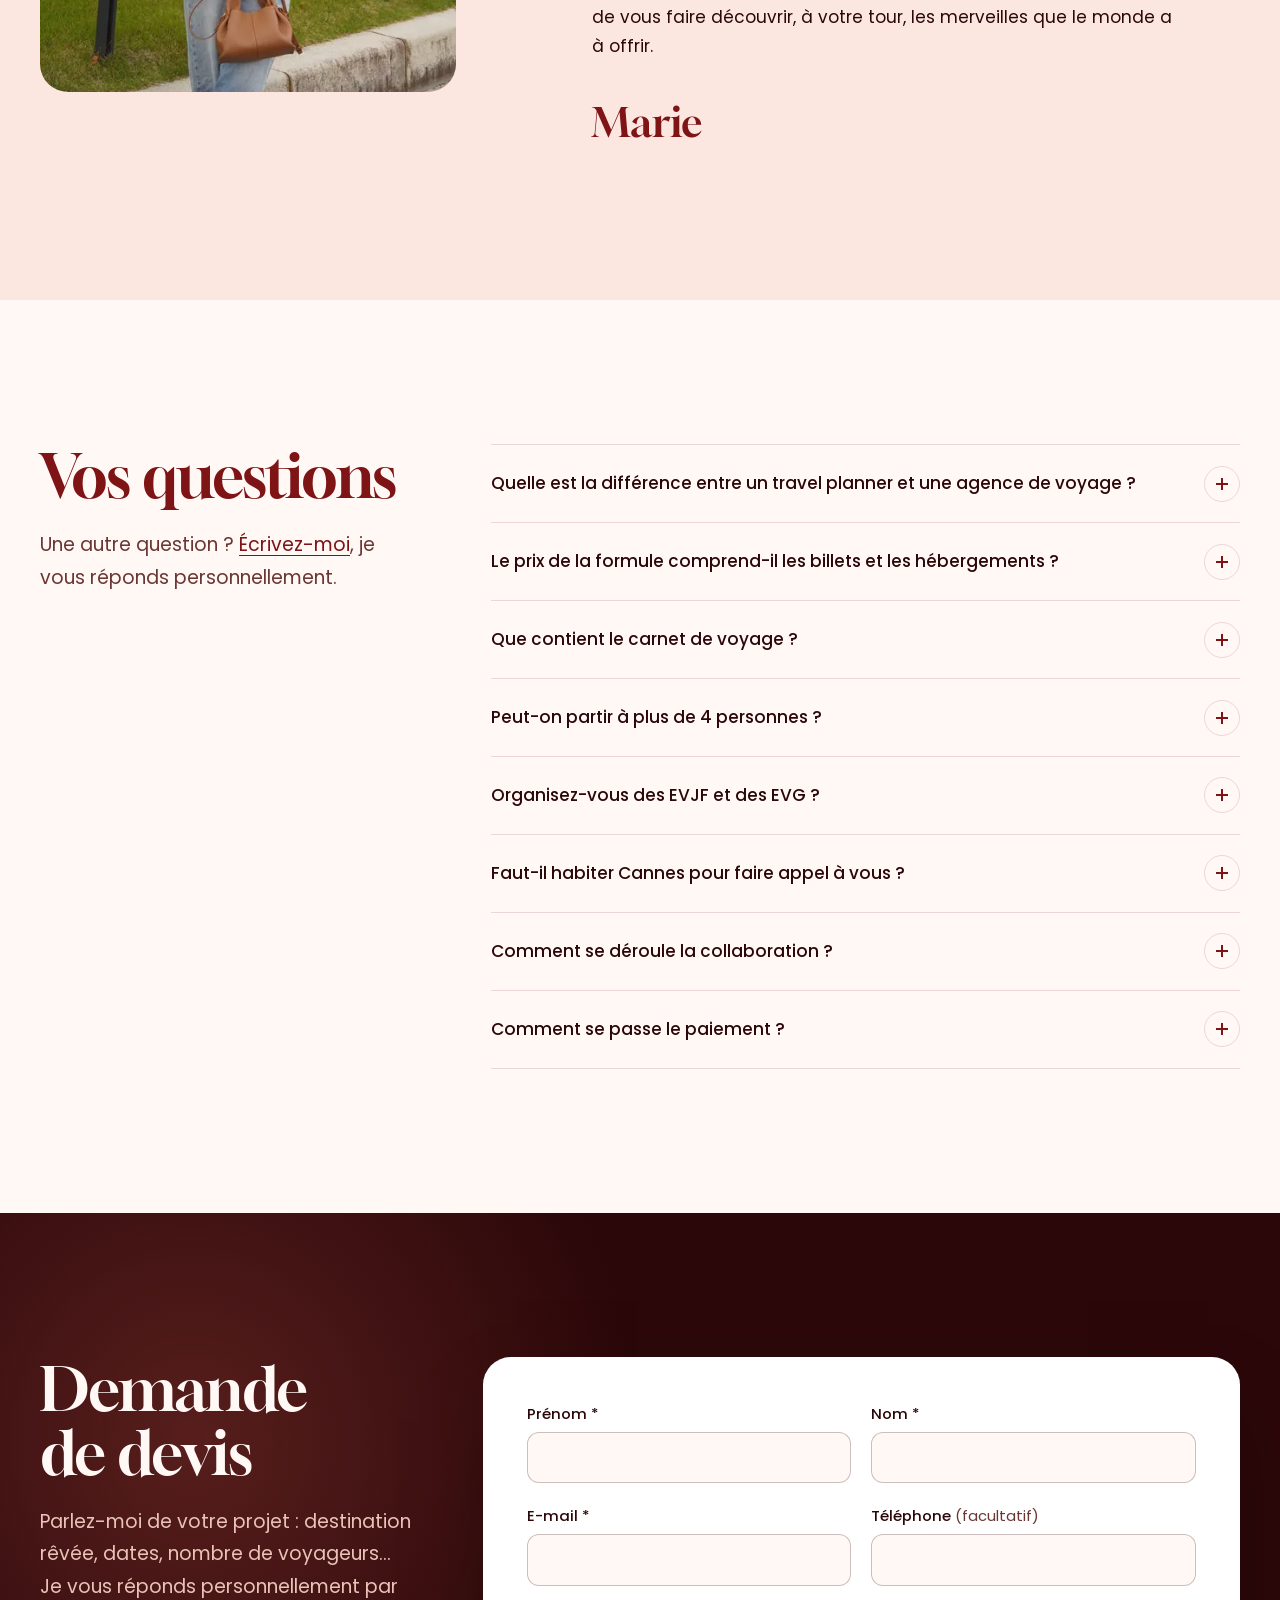
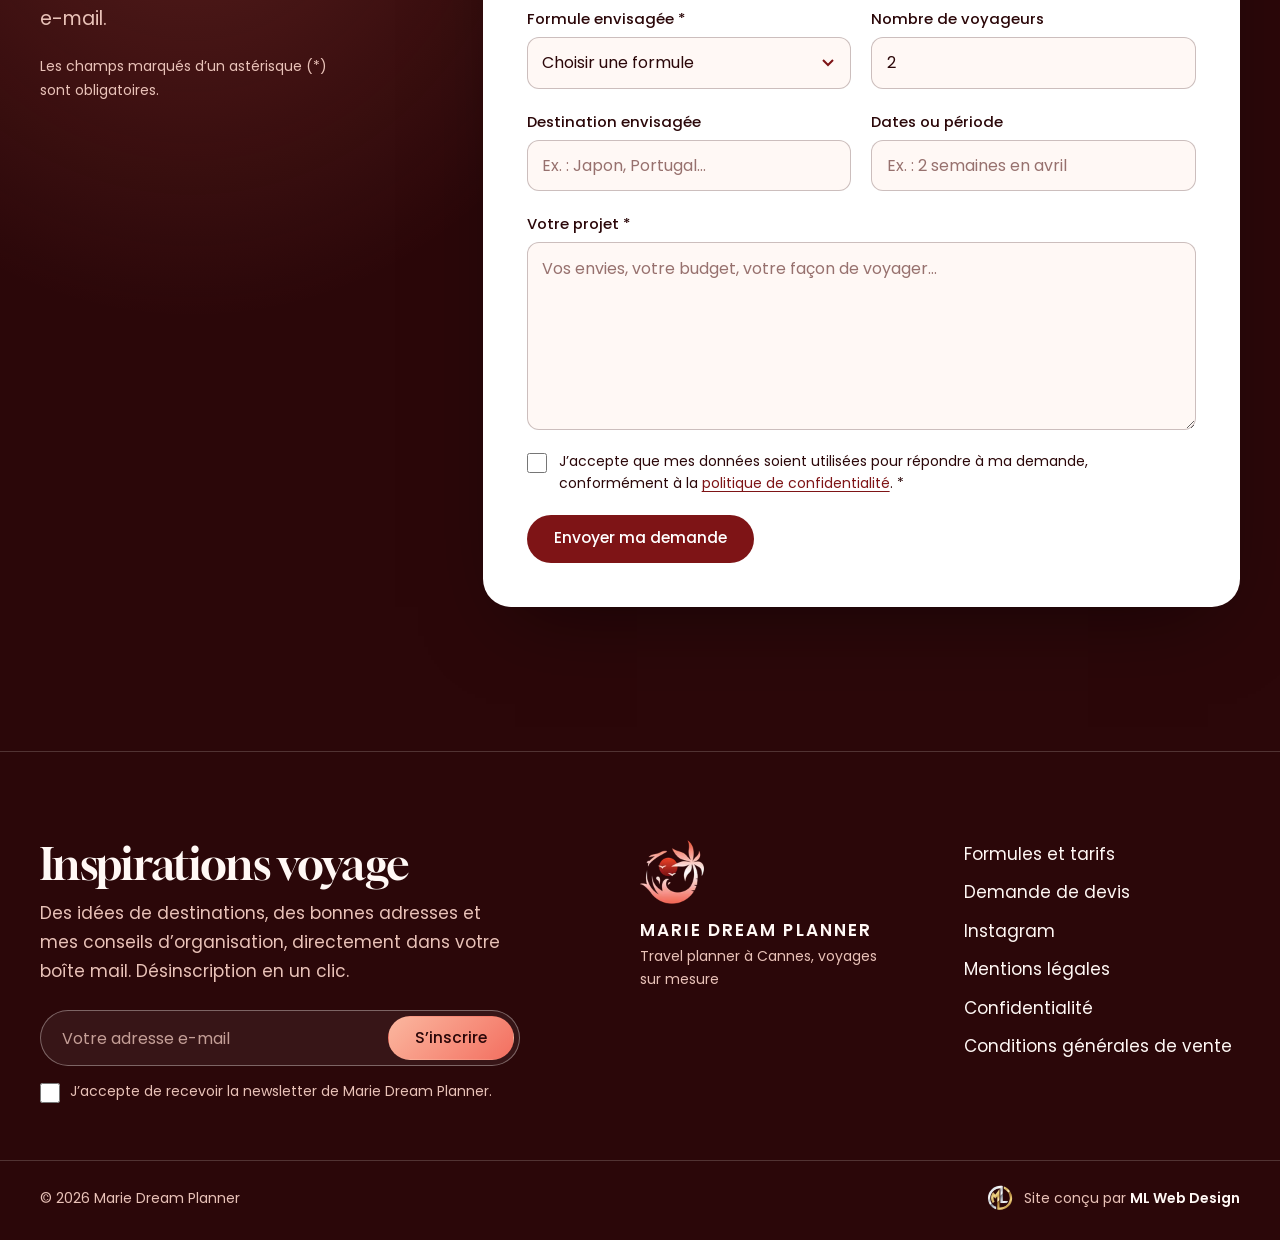
==== commit 1a47a60a: "Add files via upload" ====
--- a/index.html
+++ b/index.html
@@ -74,6 +74,7 @@
         "description": "Travel planner basée à Cannes : organisation de voyages sur mesure, itinéraires personnalisés et carnets de voyage.",
         "url": "https://www.mariedreamplanner.fr/",
         "email": "contact@mariedreamplanner.fr",
+        "sameAs": ["https://www.instagram.com/mariedreamplanner/"],
         "logo": "https://www.mariedreamplanner.fr/assets/icons/icon-512.png",
         "image": "https://www.mariedreamplanner.fr/assets/img/og-image.jpg",
         "priceRange": "79 € – 299 €",
@@ -341,7 +342,7 @@
     </section>
 
     <!-- ========================= FORMULES =========================
-         Illustrations originales (scripts/art/), servies en WebP responsive.
+         Photos Pexels (crédits : mentions légales), recadrées en 4:3, retouchées et servies en WebP responsive.
          La jauge indique la plage de durée couverte sur une échelle de 30 jours. -->
     <section class="section formulas" id="formules" aria-labelledby="formulasTitle">
       <div class="container">
@@ -357,7 +358,7 @@
               <picture>
                 <source type="image/webp" sizes="(min-width: 960px) 360px, 92vw"
                         srcset="assets/media/formula-weekend-640.webp 640w, assets/media/formula-weekend-960.webp 960w, assets/media/formula-weekend-1280.webp 1280w">
-                <img src="assets/media/formula-weekend-960.jpg" alt="Illustration : maisons à pignons le long d’un canal d’Amsterdam au coucher du soleil" width="960" height="720" loading="lazy" decoding="async">
+                <img src="assets/media/formula-weekend-960.jpg" alt="Prague en fin de journée : bateau sur la Vltava, quais et château de Prague" width="960" height="720" loading="lazy" decoding="async">
               </picture>
             </figure>
             <div class="offer__body">
@@ -382,7 +383,7 @@
               <picture>
                 <source type="image/webp" sizes="(min-width: 960px) 360px, 92vw"
                         srcset="assets/media/formula-escapade-640.webp 640w, assets/media/formula-escapade-960.webp 960w, assets/media/formula-escapade-1280.webp 1280w">
-                <img src="assets/media/formula-escapade-960.jpg" alt="Illustration : skyline de New York et pont de Brooklyn au coucher du soleil" width="960" height="720" loading="lazy" decoding="async">
+                <img src="assets/media/formula-escapade-960.jpg" alt="Le pont de Brooklyn et la skyline de Manhattan au coucher du soleil, à New York" width="960" height="720" loading="lazy" decoding="async">
               </picture>
             </figure>
             <div class="offer__body">
@@ -407,7 +408,7 @@
               <picture>
                 <source type="image/webp" sizes="(min-width: 960px) 360px, 92vw"
                         srcset="assets/media/formula-evasion-640.webp 640w, assets/media/formula-evasion-960.webp 960w, assets/media/formula-evasion-1280.webp 1280w">
-                <img src="assets/media/formula-evasion-960.jpg" alt="Illustration : bungalows sur pilotis face à une montagne de Polynésie au coucher du soleil" width="960" height="720" loading="lazy" decoding="async">
+                <img src="assets/media/formula-evasion-960.jpg" alt="Bungalows sur pilotis dans un lagon turquoise de Polynésie française, bordé de palmiers" width="960" height="720" loading="lazy" decoding="async">
               </picture>
             </figure>
             <div class="offer__body">
@@ -520,9 +521,9 @@
           <p class="quote__hint">Les champs marqués d’un astérisque (*) sont obligatoires.</p>
         </div>
 
-        <!-- action : endpoint FormSubmit, identique à formEndpoint de config.js
-             (sert à l’envoi sans JavaScript ; remplacer l’adresse par l’alias FormSubmit après activation) -->
-        <form class="form quote__form" id="quoteForm" action="https://formsubmit.co/mariedreamplanner@gmail.com" method="POST" enctype="multipart/form-data" novalidate>
+        <!-- action : alias FormSubmit, identique à formEndpoint de config.js (sert à l’envoi sans
+             JavaScript). Jamais l’adresse e-mail elle-même : ce dépôt est public (voir README). -->
+        <form class="form quote__form" id="quoteForm" action="https://formsubmit.co/VOTRE-ALIAS-FORMSUBMIT" method="POST" enctype="multipart/form-data" novalidate>
           <!-- Champs techniques FormSubmit (adaptés par main.js si formProvider = "web3forms") -->
           <input type="hidden" name="_subject" value="Nouvelle demande de devis — Marie Dream Planner" data-role="subject">
           <input type="hidden" name="_next" value="https://www.mariedreamplanner.fr/merci.html?type=devis" data-role="redirect">
@@ -646,7 +647,7 @@
         <ul>
           <li><a href="#formules">Formules et tarifs</a></li>
           <li><a href="#devis">Demande de devis</a></li>
-          <li><a href="https://www.instagram.com/" rel="noopener" target="_blank">Instagram <span class="visually-hidden">(nouvel onglet)</span></a></li>
+          <li><a href="https://www.instagram.com/mariedreamplanner/" rel="noopener me" target="_blank">Instagram <span class="visually-hidden">(@mariedreamplanner, nouvel onglet)</span></a></li>
           <li><a href="mentions-legales.html">Mentions légales</a></li>
           <li><a href="mentions-legales.html#confidentialite">Confidentialité</a></li>
           <li><a href="cgv.html">Conditions générales de vente</a></li>
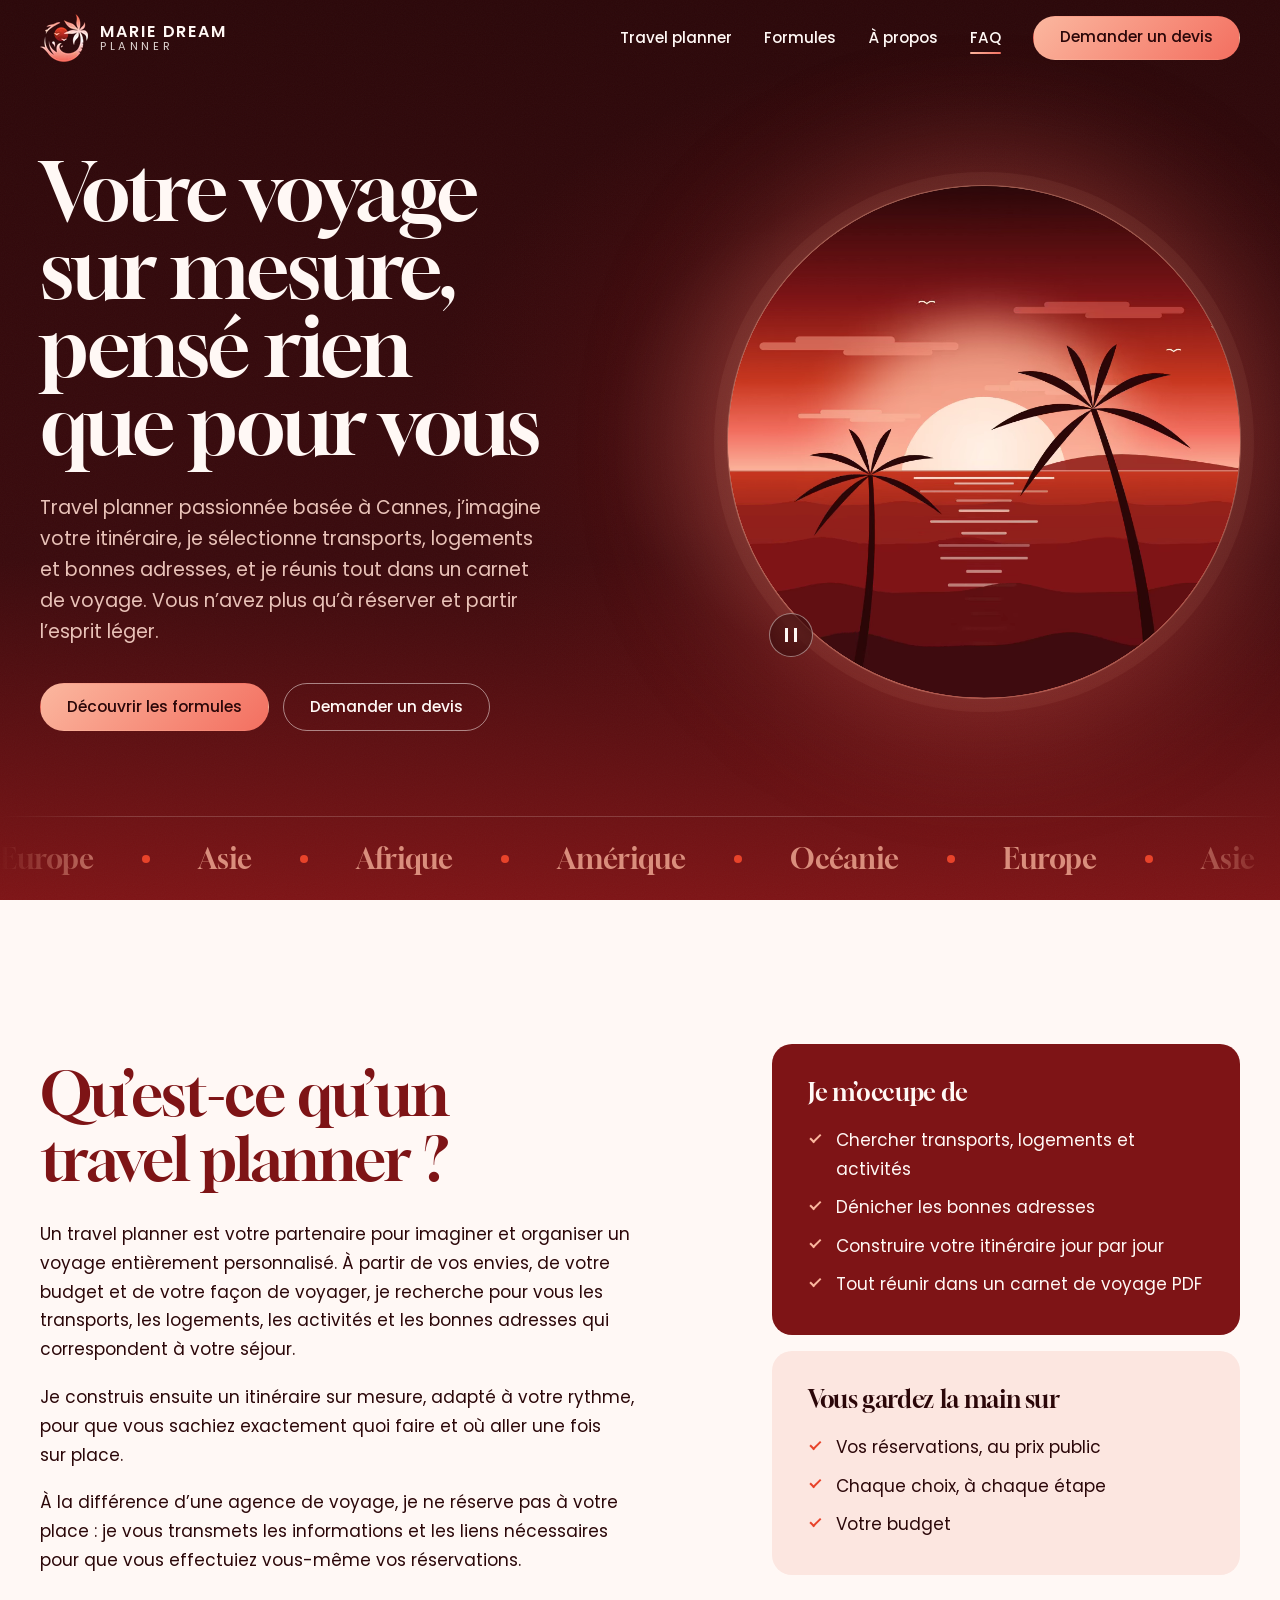
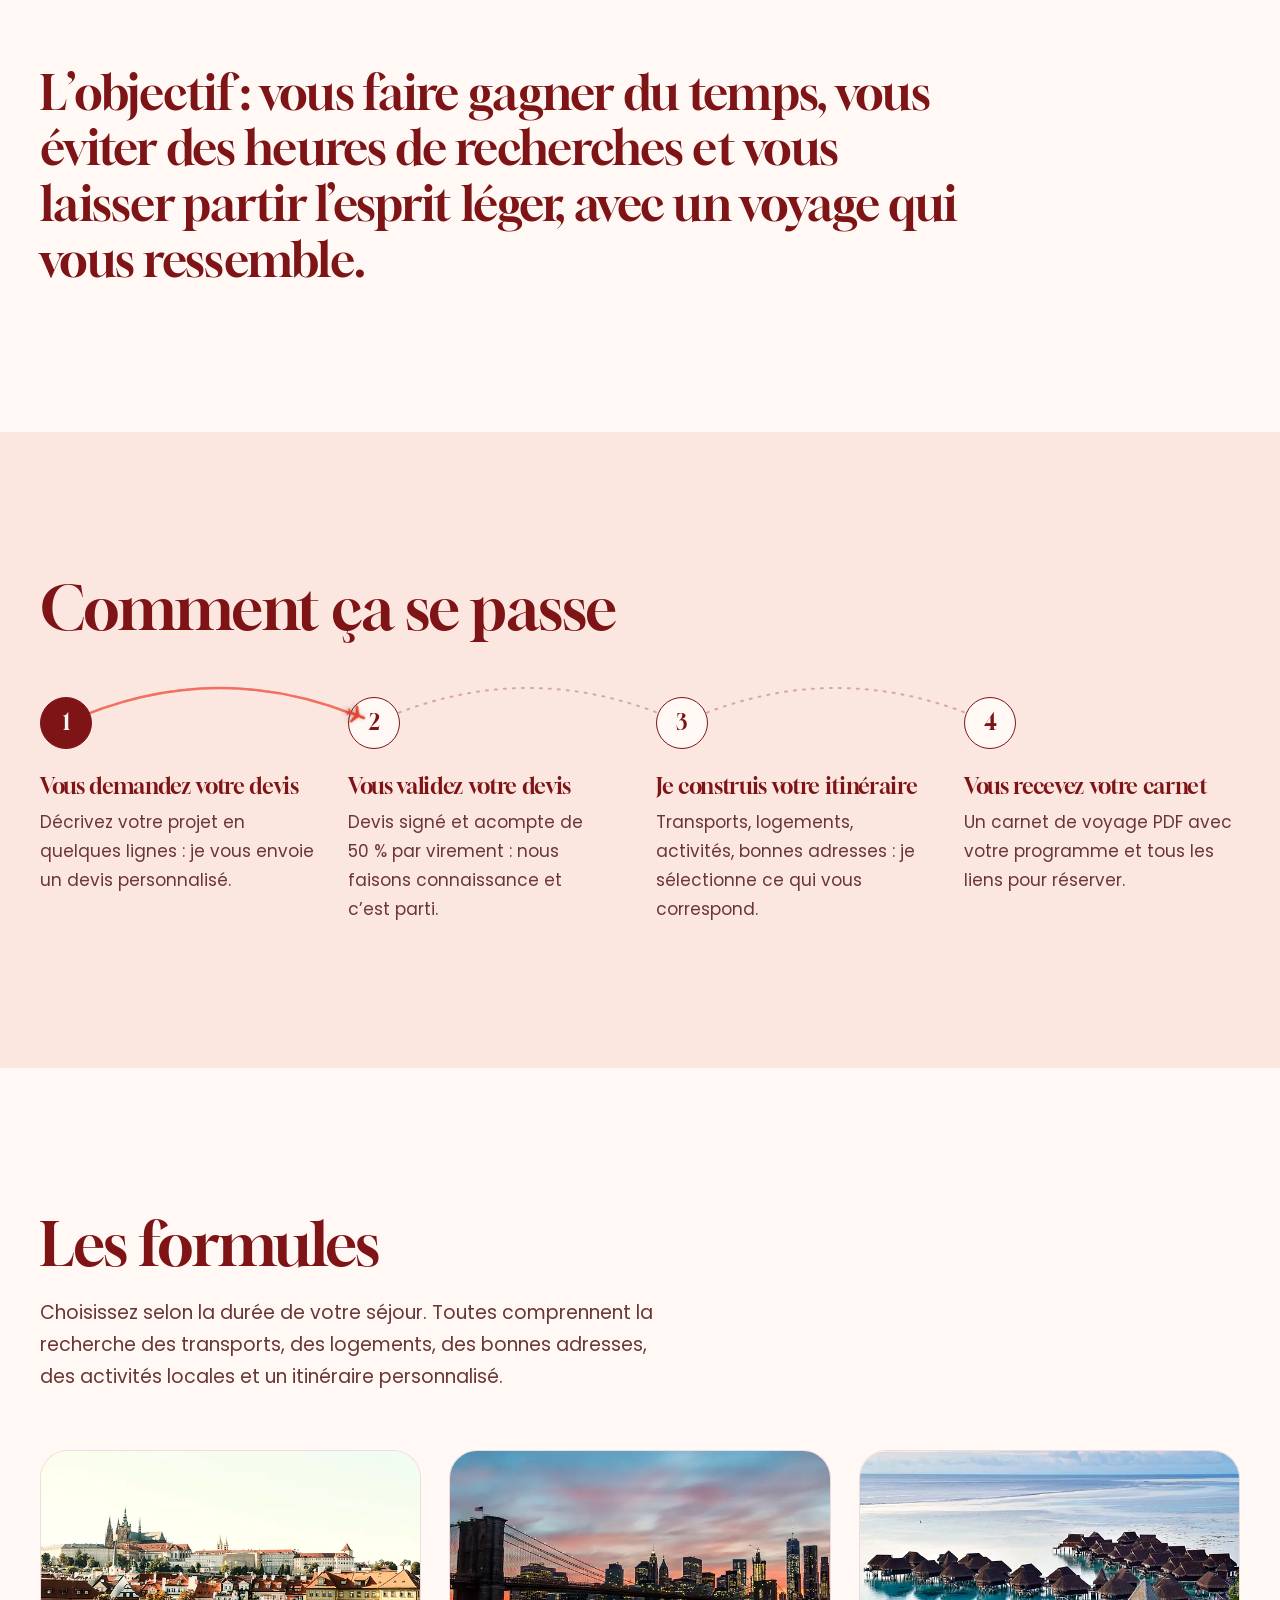
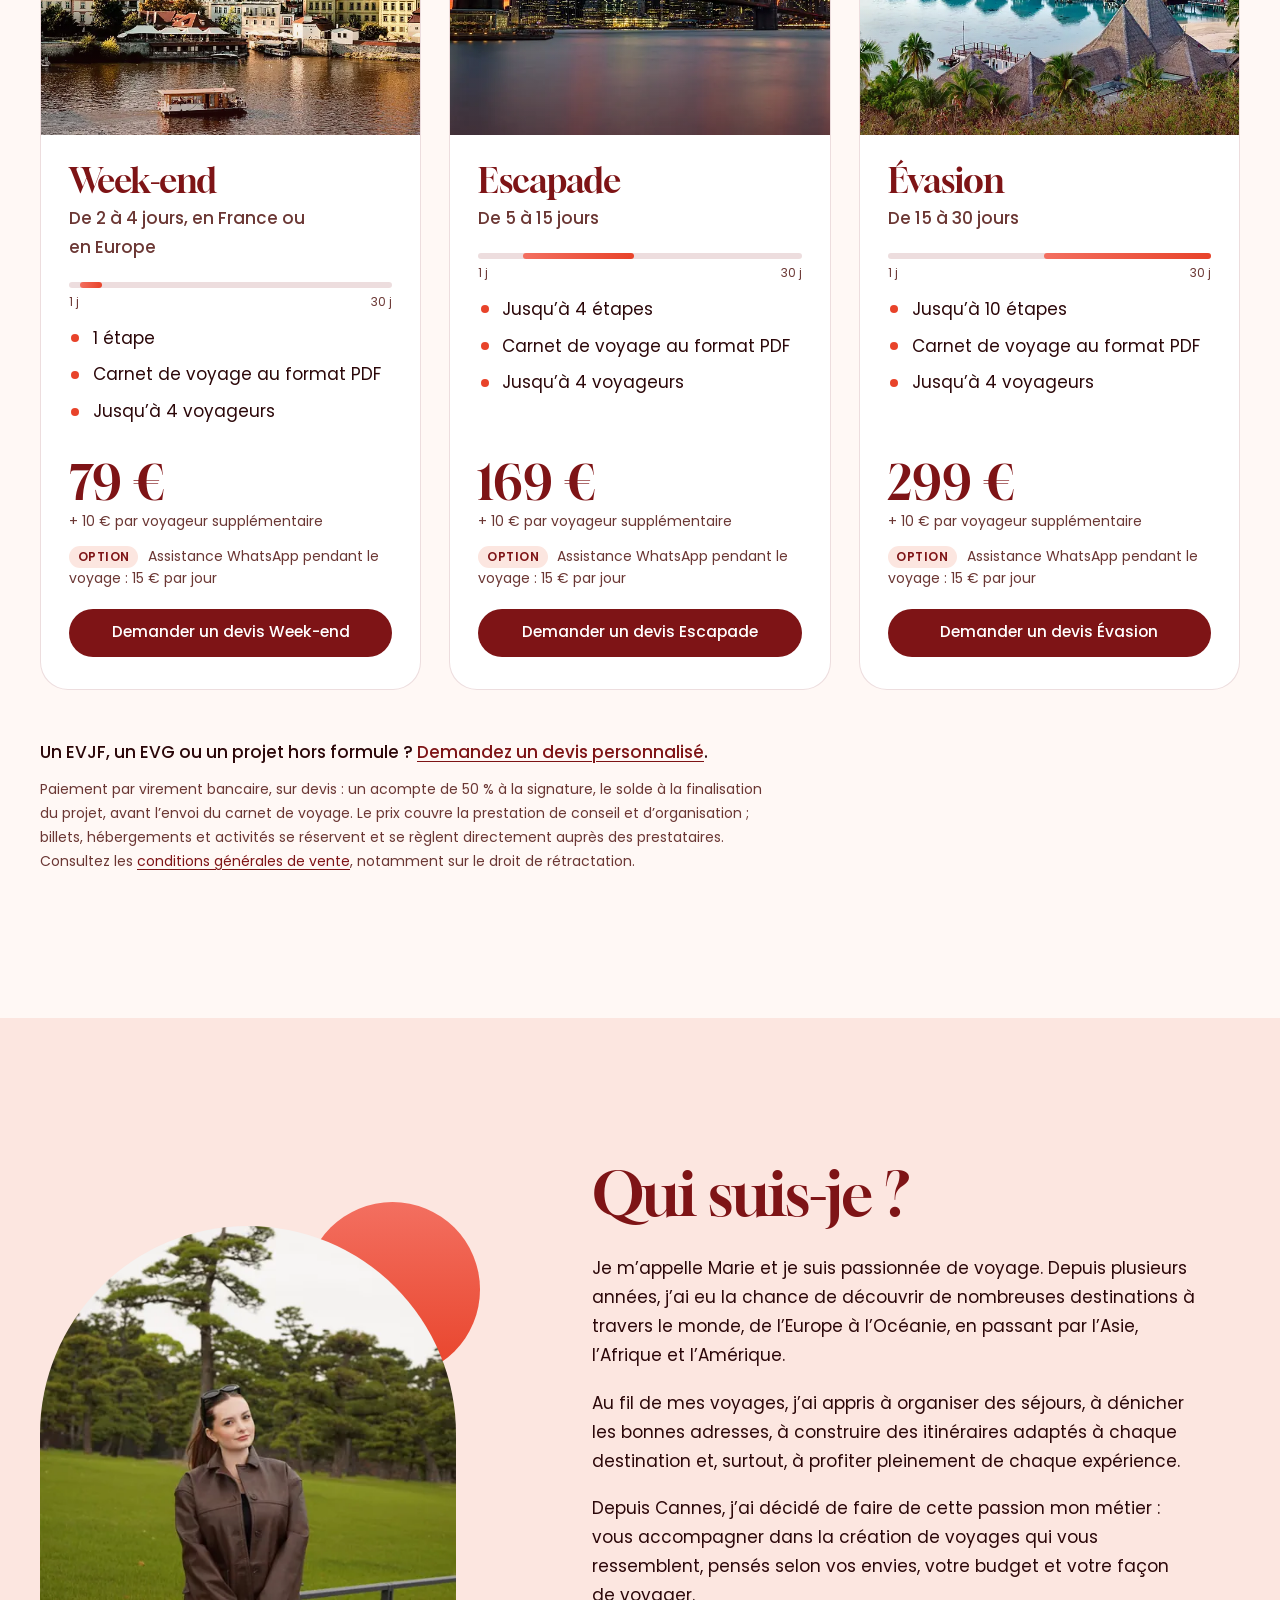
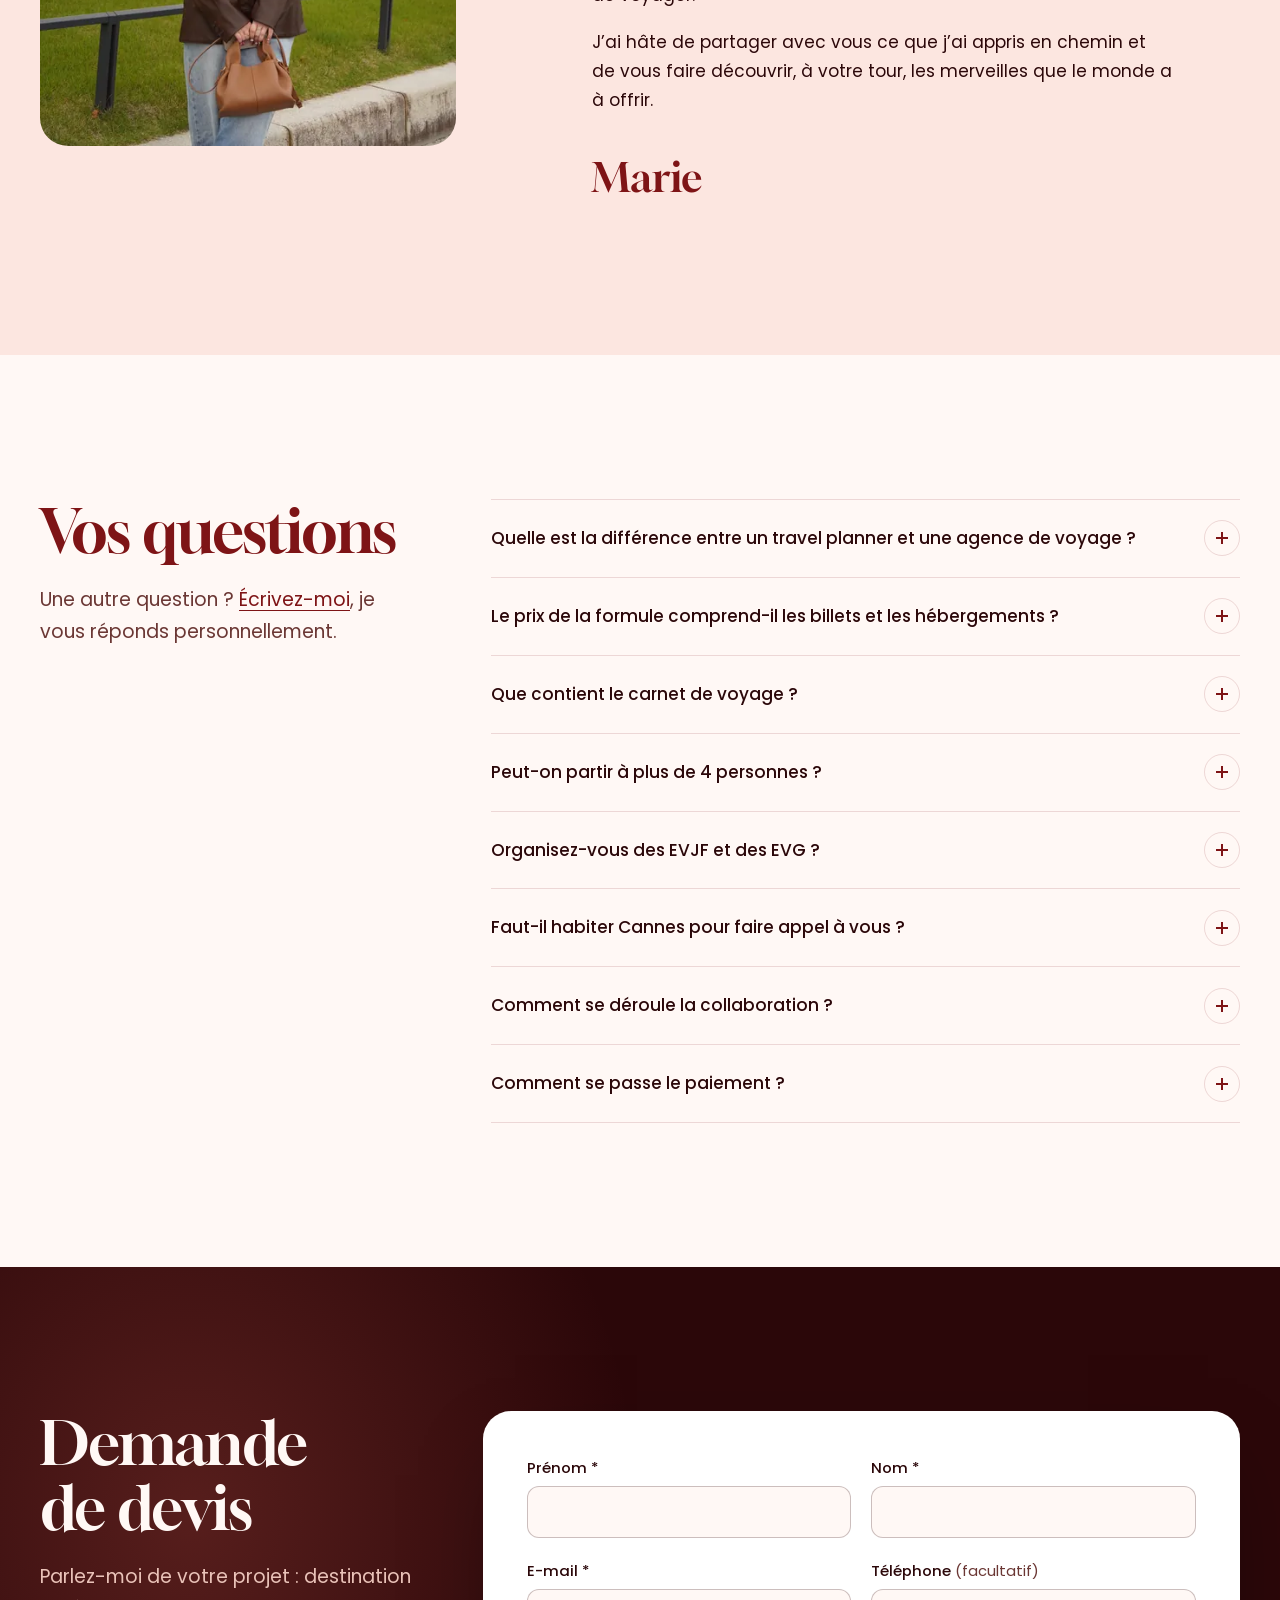
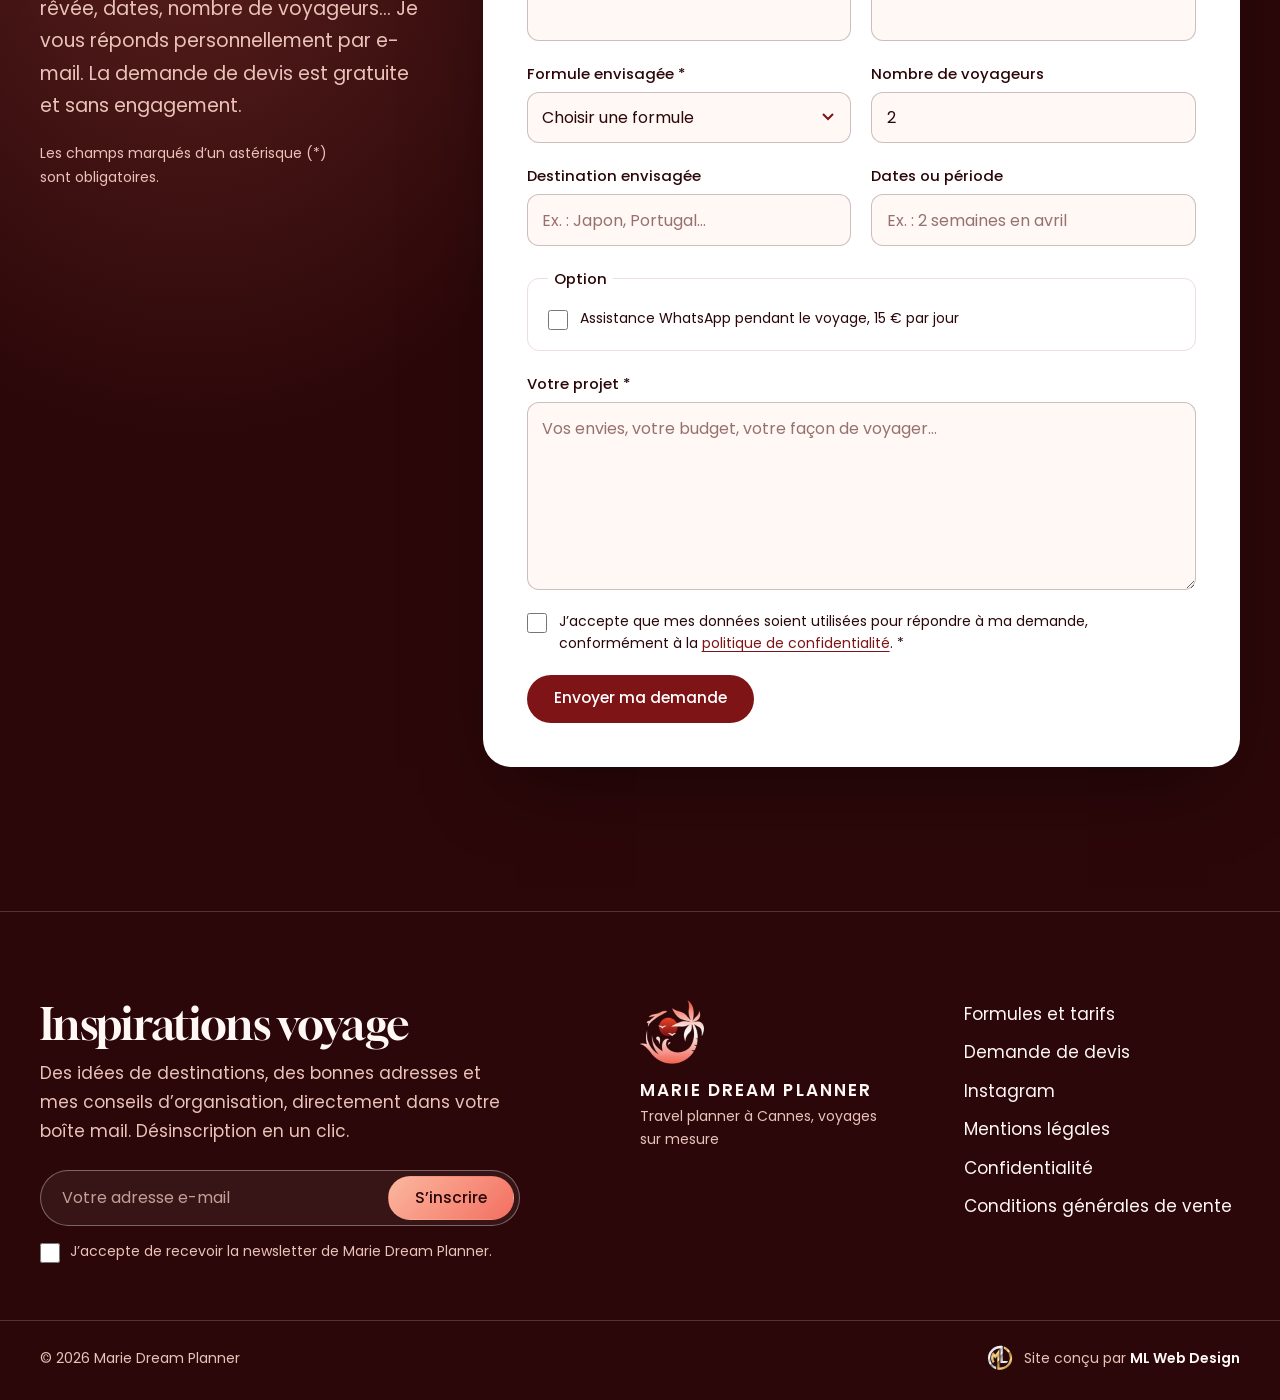
==== commit 315d1dcb: "Add files via upload" ====
--- a/index.html
+++ b/index.html
@@ -2,15 +2,15 @@
 <html lang="fr">
 <head>
   <!-- ==========================================================
-       Marie Dream Planner — Site vitrine
-       Page unique (one-page) : accueil, formules, à propos, FAQ, devis.
-       ⚠️ Remplacer https://www.mariedreamplanner.fr par le domaine final
-          (rechercher/remplacer dans tout le projet).
+       Marie Dream Planner — Showcase website
+       One-page site: home, formulas, about, FAQ, quote request.
+       Canonical domain: https://www.mariedreamplanner.fr
+       (to change it, search and replace across public/).
        ========================================================== -->
   <meta charset="utf-8">
   <meta name="viewport" content="width=device-width, initial-scale=1">
 
-  <!-- SEO : titre (~55 car.) et description (~155 car.) -->
+  <!-- SEO: title (~55 characters) and description (~155 characters) -->
   <title>Travel planner à Cannes, voyage sur mesure | Marie Dream Planner</title>
   <meta name="description" content="Travel planner basée à Cannes, Marie organise votre voyage sur mesure : itinéraire personnalisé, transports, logements et bonnes adresses. Dès 79 €.">
   <link rel="canonical" href="https://www.mariedreamplanner.fr/">
@@ -31,19 +31,19 @@
   <meta property="og:image:height" content="630">
   <meta property="og:image:alt" content="Logo Marie Dream Planner : soleil couchant, vague et palmier">
 
-  <!-- Twitter / X -->
+  <!-- Twitter / X card -->
   <meta name="twitter:card" content="summary_large_image">
   <meta name="twitter:title" content="Marie Dream Planner — Travel planner à Cannes, voyage sur mesure">
   <meta name="twitter:description" content="Votre voyage sur mesure, organisé par une travel planner passionnée basée à Cannes. Dès 79 €.">
   <meta name="twitter:image" content="https://www.mariedreamplanner.fr/assets/img/og-image.jpg">
 
-  <!-- Icônes & PWA -->
+  <!-- Icons & web app manifest -->
   <link rel="icon" href="/assets/icons/favicon.ico" sizes="48x48">
   <link rel="icon" href="/assets/icons/favicon-32.png" type="image/png" sizes="32x32">
   <link rel="apple-touch-icon" href="/assets/icons/apple-touch-icon.png">
   <link rel="manifest" href="/site.webmanifest">
 
-  <!-- Performance : préchargement des polices auto-hébergées (RGPD : aucun appel à Google Fonts) -->
+  <!-- Performance: preload the self-hosted fonts (GDPR: no request to Google Fonts) -->
   <link rel="preload" href="assets/fonts/gloock-latin-400-normal.woff2" as="font" type="font/woff2" crossorigin>
   <link rel="preload" href="assets/fonts/poppins-latin-400-normal.woff2" as="font" type="font/woff2" crossorigin>
 
@@ -52,7 +52,7 @@
         imagesizes="(min-width: 56.25em) min(40vw, 34rem), min(60vw, 17rem)">
   <link rel="stylesheet" href="assets/css/styles.css">
 
-  <!-- Données structurées (schema.org) : entreprise, offres, fondatrice, FAQ -->
+  <!-- Structured data (schema.org): business, offers, founder, FAQ, website -->
   <script type="application/ld+json">
   {
     "@context": "https://schema.org",
@@ -82,12 +82,15 @@
         "paymentAccepted": "Virement bancaire",
         "address": {
           "@type": "PostalAddress",
-          "addressLocality": "Cannes",
+          "streetAddress": "76 avenue Franklin Roosevelt",
+          "postalCode": "06110",
+          "addressLocality": "Le Cannet",
           "addressRegion": "Provence-Alpes-Côte d’Azur",
           "addressCountry": "FR"
         },
         "areaServed": [
           { "@type": "City", "name": "Cannes" },
+          { "@type": "City", "name": "Le Cannet" },
           { "@type": "AdministrativeArea", "name": "Alpes-Maritimes" },
           { "@type": "Country", "name": "France" }
         ],
@@ -120,6 +123,18 @@
               "price": "299",
               "priceCurrency": "EUR",
               "url": "https://www.mariedreamplanner.fr/#formules"
+            },
+            {
+              "@type": "Offer",
+              "name": "Option assistance WhatsApp pendant le voyage",
+              "description": "Conseils et informations par WhatsApp pendant le voyage, en complément d’une formule.",
+              "priceSpecification": {
+                "@type": "UnitPriceSpecification",
+                "price": "15",
+                "priceCurrency": "EUR",
+                "unitText": "jour"
+              },
+              "url": "https://www.mariedreamplanner.fr/#formules"
             }
           ]
         }
@@ -127,7 +142,9 @@
       {
         "@type": "Person",
         "@id": "https://www.mariedreamplanner.fr/#marie",
-        "name": "Marie",
+        "name": "Marie Binz",
+        "givenName": "Marie",
+        "familyName": "Binz",
         "jobTitle": "Travel planner",
         "image": "https://www.mariedreamplanner.fr/assets/img/marie-travel-planner-800.jpg",
         "worksFor": { "@id": "https://www.mariedreamplanner.fr/#business" }
@@ -174,7 +191,7 @@
           {
             "@type": "Question",
             "name": "Comment se passe le paiement ?",
-            "acceptedAnswer": { "@type": "Answer", "text": "Par virement bancaire, sur devis. Un acompte de 50 % est versé à la signature du devis ; le solde est réglé selon l’échéance indiquée sur votre devis. Aucun paiement n’est demandé sur le site." }
+            "acceptedAnswer": { "@type": "Answer", "text": "Par virement bancaire, sur devis. Un acompte de 50 % est versé à la signature du devis ; le solde est réglé à la finalisation du projet, et votre carnet de voyage vous est envoyé dès réception du paiement complet. Aucun paiement n’est demandé sur le site." }
           }
         ]
       }
@@ -187,10 +204,10 @@
 </head>
 
 <body>
-  <!-- Lien d’évitement (accessibilité clavier / lecteurs d’écran) -->
+  <!-- Skip link (keyboard and screen reader accessibility) -->
   <a class="skip-link" href="#main">Aller au contenu</a>
 
-  <!-- ========================= EN-TÊTE ========================= -->
+  <!-- ========================= HEADER ========================= -->
   <header class="site-header" id="siteHeader" data-state="transparent">
     <div class="site-header__inner container">
       <a class="brand" href="#accueil" aria-label="Marie Dream Planner, retour à l’accueil">
@@ -221,10 +238,10 @@
   <main id="main">
 
     <!-- ========================= HERO =========================
-         Le soleil du logo devient une fenêtre sur le voyage : la vidéo s’affiche
-         dans un disque qui se lève sur l’horizon au chargement.
-         Vidéo muette, en boucle, avec bouton pause (WCAG 2.2.2), non chargée si
-         l’utilisateur limite les animations ou ses données (voir main.js). -->
+         The logo's sun becomes a window onto travel: the video plays inside a
+         disc that rises over the horizon on load. Muted, looping video with a
+         pause button (WCAG 2.2.2), never loaded when the visitor prefers
+         reduced motion or reduced data usage (see main.js). -->
     <section class="hero" id="accueil" aria-labelledby="heroTitle">
       <div class="hero__inner container">
         <div class="hero__text">
@@ -243,7 +260,7 @@
 
         <div class="hero__sun">
           <div class="hero__disc" id="heroDisc">
-            <!-- Image d’attente responsive (affichée tant que la vidéo ne joue pas) -->
+            <!-- Responsive poster (shown until the video plays) -->
             <picture>
               <source type="image/webp" sizes="(min-width: 56.25em) min(40vw, 34rem), min(60vw, 17rem)"
                       srcset="assets/media/hero-poster-640.webp 640w, assets/media/hero-poster-960.webp 960w, assets/media/hero-poster-1280.webp 1280w">
@@ -260,7 +277,7 @@
         </div>
       </div>
 
-      <!-- Bandeau décoratif : les continents évoqués dans la présentation de Marie -->
+      <!-- Decorative marquee: the continents mentioned in Marie's introduction -->
       <div class="marquee" aria-hidden="true">
         <div class="marquee__track">
           <span>Europe</span><span>Asie</span><span>Afrique</span><span>Amérique</span><span>Océanie</span>
@@ -271,7 +288,7 @@
       </div>
     </section>
 
-    <!-- ========================= QU’EST-CE QU’UN TRAVEL PLANNER ========================= -->
+    <!-- ========================= WHAT IS A TRAVEL PLANNER ========================= -->
     <section class="section intro" id="travel-planner" aria-labelledby="introTitle">
       <div class="container">
         <div class="intro__grid">
@@ -284,7 +301,7 @@
             </div>
           </div>
 
-          <!-- Répartition des rôles : l’information clé du métier, présentée côte à côte -->
+          <!-- Split of responsibilities: the key information about the job, side by side -->
           <div class="roles">
             <div class="roles__card roles__card--marie">
               <h3 class="roles__title">Je m’occupe de</h3>
@@ -310,8 +327,8 @@
       </div>
     </section>
 
-    <!-- ========================= ÉTAPES (vraie séquence → numérotation justifiée) =========================
-         Un avion parcourt la ligne de vol quand la section entre à l’écran (une seule fois). -->
+    <!-- ========================= STEPS (a real sequence, hence the numbering) =========================
+         A plane flies from step to step when the section comes into view (once, see main.js). -->
     <section class="section steps" aria-labelledby="stepsTitle">
       <div class="container">
         <h2 class="section__title" id="stepsTitle">Comment ça se passe</h2>
@@ -341,9 +358,9 @@
       </div>
     </section>
 
-    <!-- ========================= FORMULES =========================
-         Photos Pexels (crédits : mentions légales), recadrées en 4:3, retouchées et servies en WebP responsive.
-         La jauge indique la plage de durée couverte sur une échelle de 30 jours. -->
+    <!-- ========================= FORMULAS =========================
+         Pexels photos (credits in the legal notice), cropped to 4:3, retouched, served as responsive WebP.
+         The gauge shows the covered duration range on a 30-day scale. -->
     <section class="section formulas" id="formules" aria-labelledby="formulasTitle">
       <div class="container">
         <div class="section__head">
@@ -352,7 +369,7 @@
         </div>
 
         <div class="formulas__grid">
-          <!-- Formule Week-end -->
+          <!-- Week-end formula -->
           <article class="offer" aria-labelledby="offerWeekendTitle">
             <figure class="offer__media">
               <picture>
@@ -373,11 +390,12 @@
                 <li>Jusqu’à 4 voyageurs</li>
               </ul>
               <p class="offer__price"><span class="offer__amount">79&nbsp;€</span> <span class="offer__extra">+ 10&nbsp;€ par voyageur supplémentaire</span></p>
+              <p class="offer__option"><span class="offer__option-tag">Option</span> Assistance WhatsApp pendant le voyage&nbsp;: 15&nbsp;€ par jour</p>
               <a class="button button--primary offer__cta" href="#devis" data-formula="Week-end">Demander un devis Week-end</a>
             </div>
           </article>
 
-          <!-- Formule Escapade -->
+          <!-- Escapade formula -->
           <article class="offer" aria-labelledby="offerEscapadeTitle">
             <figure class="offer__media">
               <picture>
@@ -398,11 +416,12 @@
                 <li>Jusqu’à 4 voyageurs</li>
               </ul>
               <p class="offer__price"><span class="offer__amount">169&nbsp;€</span> <span class="offer__extra">+ 10&nbsp;€ par voyageur supplémentaire</span></p>
+              <p class="offer__option"><span class="offer__option-tag">Option</span> Assistance WhatsApp pendant le voyage&nbsp;: 15&nbsp;€ par jour</p>
               <a class="button button--primary offer__cta" href="#devis" data-formula="Escapade">Demander un devis Escapade</a>
             </div>
           </article>
 
-          <!-- Formule Évasion -->
+          <!-- Évasion formula -->
           <article class="offer" aria-labelledby="offerEvasionTitle">
             <figure class="offer__media">
               <picture>
@@ -423,6 +442,7 @@
                 <li>Jusqu’à 4 voyageurs</li>
               </ul>
               <p class="offer__price"><span class="offer__amount">299&nbsp;€</span> <span class="offer__extra">+ 10&nbsp;€ par voyageur supplémentaire</span></p>
+              <p class="offer__option"><span class="offer__option-tag">Option</span> Assistance WhatsApp pendant le voyage&nbsp;: 15&nbsp;€ par jour</p>
               <a class="button button--primary offer__cta" href="#devis" data-formula="Évasion">Demander un devis Évasion</a>
             </div>
           </article>
@@ -430,12 +450,12 @@
 
         <div class="formulas__notes">
           <p class="formulas__custom">Un EVJF, un EVG ou un projet hors formule&nbsp;? <a href="#devis" data-formula="EVJF / EVG">Demandez un devis personnalisé</a>.</p>
-          <p class="formulas__secure">Paiement par virement bancaire, sur devis&nbsp;: un acompte de 50&nbsp;% à la signature, le solde selon l’échéance indiquée sur le devis. Le prix couvre la prestation de conseil et d’organisation&nbsp;; billets, hébergements et activités se réservent et se règlent directement auprès des prestataires. Consultez les <a href="cgv.html">conditions générales de vente</a>, notamment sur le droit de rétractation.</p>
+          <p class="formulas__secure">Paiement par virement bancaire, sur devis&nbsp;: un acompte de 50&nbsp;% à la signature, le solde à la finalisation du projet, avant l’envoi du carnet de voyage. Le prix couvre la prestation de conseil et d’organisation&nbsp;; billets, hébergements et activités se réservent et se règlent directement auprès des prestataires. Consultez les <a href="/cgv">conditions générales de vente</a>, notamment sur le droit de rétractation.</p>
         </div>
       </div>
     </section>
 
-    <!-- ========================= À PROPOS ========================= -->
+    <!-- ========================= ABOUT ========================= -->
     <section class="section about" id="a-propos" aria-labelledby="aboutTitle">
       <div class="container about__grid">
         <figure class="about__portrait">
@@ -464,7 +484,7 @@
       </div>
     </section>
 
-    <!-- ========================= FAQ (accordéons natifs <details>, ouverture animée en CSS) ========================= -->
+    <!-- ========================= FAQ (native <details> accordions, opening animated in CSS) ========================= -->
     <section class="section faq" id="faq" aria-labelledby="faqTitle">
       <div class="container faq__grid">
         <div class="faq__intro">
@@ -502,40 +522,40 @@
           </details>
           <details class="faq__item">
             <summary class="faq__question">Comment se passe le paiement&nbsp;?</summary>
-            <div class="faq__answer"><p>Par virement bancaire, sur devis. Un acompte de 50&nbsp;% est versé à la signature du devis&nbsp;; le solde est réglé selon l’échéance indiquée sur votre devis. Aucun paiement n’est demandé sur le site.</p></div>
+            <div class="faq__answer"><p>Par virement bancaire, sur devis. Un acompte de 50&nbsp;% est versé à la signature du devis&nbsp;; le solde est réglé à la finalisation du projet, et votre carnet de voyage vous est envoyé dès réception du paiement complet. Aucun paiement n’est demandé sur le site.</p></div>
           </details>
         </div>
       </div>
     </section>
 
-    <!-- ========================= DEMANDE DE DEVIS =========================
-         Envoi d’e-mail sans backend (FormSubmit par défaut, voir assets/js/config.js).
-         À l’envoi, le navigateur génère le devis Word pré-rempli et le joint à l’e-mail
-         (champ fichier caché « attachment »). Si la génération échoue, la demande part
-         quand même, sans pièce jointe. Sans JavaScript : envoi classique, sans devis. -->
+    <!-- ========================= QUOTE REQUEST =========================
+         Email delivery without a backend (FormSubmit by default, see assets/js/config.js).
+         On submit, the browser builds the prefilled Word quote and attaches it to the
+         email (hidden "attachment" file input). If generation fails, the request is
+         still sent, without attachment. Without JavaScript: classic POST, no quote. -->
     <section class="section quote" id="devis" aria-labelledby="quoteTitle">
       <div class="container quote__grid">
         <div class="quote__intro">
           <h2 class="section__title" id="quoteTitle">Demande de devis</h2>
-          <p class="section__lead">Parlez-moi de votre projet&nbsp;: destination rêvée, dates, nombre de voyageurs… Je vous réponds personnellement par e-mail.</p>
+          <p class="section__lead">Parlez-moi de votre projet&nbsp;: destination rêvée, dates, nombre de voyageurs… Je vous réponds personnellement par e-mail. La demande de devis est gratuite et sans engagement.</p>
           <p class="quote__hint">Les champs marqués d’un astérisque (*) sont obligatoires.</p>
         </div>
 
-        <!-- action : alias FormSubmit, identique à formEndpoint de config.js (sert à l’envoi sans
-             JavaScript). Jamais l’adresse e-mail elle-même : ce dépôt est public (voir README). -->
+        <!-- action: FormSubmit alias, identical to formEndpoint in config.js (used when JavaScript
+             is unavailable). Never the email address itself: this repository is public. -->
         <form class="form quote__form" id="quoteForm" action="https://formsubmit.co/VOTRE-ALIAS-FORMSUBMIT" method="POST" enctype="multipart/form-data" novalidate>
-          <!-- Champs techniques FormSubmit (adaptés par main.js si formProvider = "web3forms") -->
+          <!-- FormSubmit technical fields (adapted by main.js when formProvider is "web3forms") -->
           <input type="hidden" name="_subject" value="Nouvelle demande de devis — Marie Dream Planner" data-role="subject">
-          <input type="hidden" name="_next" value="https://www.mariedreamplanner.fr/merci.html?type=devis" data-role="redirect">
+          <input type="hidden" name="_next" value="https://www.mariedreamplanner.fr/merci" data-role="redirect">
           <input type="hidden" name="_captcha" value="false">
           <input type="hidden" name="_template" value="table">
-          <!-- Pot de miel anti-spam : invisible pour les humains -->
+          <!-- Anti-spam honeypot: invisible to humans -->
           <input type="text" name="_honey" class="form__honeypot" tabindex="-1" autocomplete="off" aria-hidden="true" data-role="honeypot">
-          <!-- Devis Word généré à l’envoi (rempli par main.js, jamais par l’utilisateur) -->
+          <!-- Word quote generated on submit (filled by main.js, never by the visitor) -->
           <input type="file" name="attachment" id="quoteAttachment" class="form__honeypot" tabindex="-1" aria-hidden="true">
 
-          <!-- Les attributs « name » sont en français : ils deviennent les intitulés de l’e-mail reçu.
-               Les « id » restent en camelCase pour le JavaScript et les labels. -->
+          <!-- `name` attributes are in French on purpose: they become the row labels of the email
+               Marie receives. `id` attributes stay in camelCase for JavaScript and labels. -->
           <div class="form__row">
             <div class="form__field">
               <label class="form__label" for="firstName">Prénom *</label>
@@ -591,6 +611,21 @@
             </div>
           </div>
 
+          <!-- Optional WhatsApp assistance. The day count is shown, enabled and required only
+               when the option is ticked (see main.js); without JavaScript both fields stay visible. -->
+          <fieldset class="form__option">
+            <legend class="form__label form__option-legend">Option</legend>
+            <div class="form__field form__field--checkbox">
+              <input class="form__checkbox" id="assistanceOption" name="Option assistance WhatsApp" type="checkbox" value="Oui" aria-controls="assistanceDaysField">
+              <label class="form__label form__label--inline" for="assistanceOption">Assistance WhatsApp pendant le voyage, 15&nbsp;€ par jour</label>
+            </div>
+            <div class="form__field form__option-days" id="assistanceDaysField">
+              <label class="form__label" for="assistanceDays">Nombre de jours d’assistance</label>
+              <input class="form__input" id="assistanceDays" name="Jours d’assistance" type="number" min="1" max="60" inputmode="numeric" data-validate aria-describedby="assistanceDaysError">
+              <p class="form__error" id="assistanceDaysError" aria-live="polite"></p>
+            </div>
+          </fieldset>
+
           <div class="form__field">
             <label class="form__label" for="message">Votre projet *</label>
             <textarea class="form__input form__textarea" id="message" name="Message" rows="6" required minlength="20" aria-describedby="messageError" placeholder="Vos envies, votre budget, votre façon de voyager…"></textarea>
@@ -599,7 +634,7 @@
 
           <div class="form__field form__field--checkbox">
             <input class="form__checkbox" id="quoteConsent" name="Consentement RGPD" type="checkbox" value="Oui" required aria-describedby="quoteConsentError">
-            <label class="form__label form__label--inline" for="quoteConsent">J’accepte que mes données soient utilisées pour répondre à ma demande, conformément à la <a href="mentions-legales.html#confidentialite">politique de confidentialité</a>. *</label>
+            <label class="form__label form__label--inline" for="quoteConsent">J’accepte que mes données soient utilisées pour répondre à ma demande, conformément à la <a href="/mentions-legales#confidentialite">politique de confidentialité</a>. *</label>
             <p class="form__error" id="quoteConsentError" aria-live="polite"></p>
           </div>
 
@@ -610,14 +645,14 @@
     </section>
   </main>
 
-  <!-- ========================= PIED DE PAGE + NEWSLETTER ========================= -->
+  <!-- ========================= FOOTER + NEWSLETTER ========================= -->
   <footer class="site-footer">
     <div class="container site-footer__grid">
       <section class="newsletter" aria-labelledby="newsletterTitle">
         <h2 class="newsletter__title" id="newsletterTitle">Inspirations voyage</h2>
         <p class="newsletter__text">Des idées de destinations, des bonnes adresses et mes conseils d’organisation, directement dans votre boîte mail. Désinscription en un clic.</p>
 
-        <!-- Inscription newsletter via Brevo (URL du formulaire dans assets/js/config.js) -->
+        <!-- Newsletter signup through Brevo (form URL in assets/js/config.js) -->
         <form class="newsletter__form" id="newsletterForm" method="POST" novalidate>
           <input type="text" name="email_address_check" value="" class="form__honeypot" tabindex="-1" autocomplete="off" aria-hidden="true">
           <input type="hidden" name="locale" value="fr">
@@ -648,17 +683,17 @@
           <li><a href="#formules">Formules et tarifs</a></li>
           <li><a href="#devis">Demande de devis</a></li>
           <li><a href="https://www.instagram.com/mariedreamplanner/" rel="noopener me" target="_blank">Instagram <span class="visually-hidden">(@mariedreamplanner, nouvel onglet)</span></a></li>
-          <li><a href="mentions-legales.html">Mentions légales</a></li>
-          <li><a href="mentions-legales.html#confidentialite">Confidentialité</a></li>
-          <li><a href="cgv.html">Conditions générales de vente</a></li>
+          <li><a href="/mentions-legales">Mentions légales</a></li>
+          <li><a href="/mentions-legales#confidentialite">Confidentialité</a></li>
+          <li><a href="/cgv">Conditions générales de vente</a></li>
         </ul>
       </nav>
     </div>
 
     <div class="site-footer__bottom container">
       <p class="site-footer__copyright">© <span id="currentYear">2026</span> Marie Dream Planner</p>
-      <!-- Crédit de conception. Pour le rendre cliquable, remplacer <p> par
-           <a class="credit" href="https://VOTRE-SITE" rel="noopener"> … </a> -->
+      <!-- Design credit. To make it a link, replace <p> with
+           <a class="credit" href="https://YOUR-WEBSITE" rel="noopener"> … </a> -->
       <p class="credit">
         <img class="credit__logo" src="assets/img/ml-web-design.svg" alt="" width="28" height="27" loading="lazy">
         <span>Site conçu par <strong class="credit__name">ML Web Design</strong></span>
--- a/assets/css/styles.css
+++ b/assets/css/styles.css
@@ -1,40 +1,39 @@
 /* ==========================================================================
-   Marie Dream Planner — Feuille de style principale (v2)
+   Marie Dream Planner — Main stylesheet
    --------------------------------------------------------------------------
-   Convention : BEM (bloc__element--modificateur) pour les classes CSS,
-   camelCase réservé aux identifiants manipulés en JavaScript.
-
-   Direction artistique : le soleil couchant du logo. Sections immersives en
-   grenat nuit (hero, devis, pied de page), sections de lecture claires.
-   Mouvement volontairement rare : une séquence d’entrée dans le hero,
-   l’avion des étapes, le bandeau des continents, et les retours d’interaction.
-
-   Sommaire
-   1.  Polices auto-hébergées
+   Naming: BEM (block__element--modifier) for classes, is-/has- prefixes for
+   states set by JavaScript, camelCase for ids used by JavaScript.
+
+   Art direction: the logo's setting sun. Immersive sections in night garnet
+   (hero, quote, footer), light sections for reading. Motion is deliberately
+   rare: the hero intro, the steps plane, the continents marquee, and
+   interaction feedback.
+
+   Contents
+   1.  Self-hosted fonts
    2.  Design tokens
-   3.  Base & reset léger
-   4.  Utilitaires
-   5.  Boutons
-   6.  En-tête & navigation
-   7.  Hero (disque solaire vidéo)
-   8.  Bandeau des continents
-   9.  Sections génériques
-   10. Introduction & répartition des rôles
-   11. Étapes & ligne de vol
-   12. Formules
-   13. À propos
+   3.  Base & light reset
+   4.  Utilities
+   5.  Buttons
+   6.  Header & navigation
+   7.  Hero (video sun disc)
+   8.  Continents marquee
+   9.  Generic sections
+   10. Introduction & split of responsibilities
+   11. Steps & flight line
+   12. Formulas
+   13. About
    14. FAQ
-   15. Devis & formulaires
-   16. Pied de page, newsletter & crédit
-   17. Pages secondaires (légal, CGV, merci, 404)
-   18. Animations & préférences de mouvement
+   15. Quote & forms
+   16. Footer, newsletter & credit
+   17. Secondary pages (legal, terms, thank you, 404)
+   18. Animations & motion preferences
    ========================================================================== */
 
-
-/* 1. Polices auto-hébergées ------------------------------------------------
-   Servies depuis le domaine du site (RGPD), sous-ensemble latin uniquement. */
+/* 1. Self-hosted fonts -----------------------------------------------------
+   Served from the site's own domain (GDPR), Latin subset only. */
 @font-face {
-  font-family: "Gloock";
+  font-family: Gloock;
   src: url("../fonts/gloock-latin-400-normal.woff2") format("woff2");
   font-weight: 400;
   font-style: normal;
@@ -43,7 +42,7 @@
 }
 
 @font-face {
-  font-family: "Poppins";
+  font-family: Poppins;
   src: url("../fonts/poppins-latin-400-normal.woff2") format("woff2");
   font-weight: 400;
   font-style: normal;
@@ -52,7 +51,7 @@
 }
 
 @font-face {
-  font-family: "Poppins";
+  font-family: Poppins;
   src: url("../fonts/poppins-latin-500-normal.woff2") format("woff2");
   font-weight: 500;
   font-style: normal;
@@ -61,7 +60,7 @@
 }
 
 @font-face {
-  font-family: "Poppins";
+  font-family: Poppins;
   src: url("../fonts/poppins-latin-600-normal.woff2") format("woff2");
   font-weight: 600;
   font-style: normal;
@@ -69,32 +68,39 @@
   unicode-range: U+0000-00FF, U+0131, U+0152-0153, U+02BB-02BC, U+02C6, U+02DA, U+02DC, U+0304, U+0308, U+0329, U+2000-206F, U+20AC, U+2122, U+2191, U+2193, U+2212, U+2215, U+FEFF, U+FFFD;
 }
 
-
 /* 2. Design tokens ---------------------------------------------------------- */
 :root {
-  /* Couleurs : du grenat nuit à la lumière rasante */
-  --color-night: #2b0709;        /* sections immersives, texte principal */
-  --color-night-soft: #3d0b0e;   /* surfaces sur fond nuit */
-  --color-garnet: #7e1416;       /* couleur de marque (fond du logo) */
-  --color-sun: #e8432a;          /* soleil du logo : détails, jauges */
-  --color-coral: #f36f60;        /* dégradé du logo */
-  --color-peach: #fbb79f;        /* lumière basse, texte sur fond nuit */
-  --color-blush: #fce6e0;        /* fonds de section */
-  --color-shell: #fff8f5;        /* fond de page */
-  --color-white: #ffffff;
+  /* Colors: from night garnet to low evening light.
+     The RGB channels are the single source of each brand color, also used
+     for translucent variants, e.g. rgb(var(--rgb-garnet) / 30%). */
+  --rgb-night: 43 7 9;              /* #2b0709 */
+  --rgb-garnet: 126 20 22;          /* #7e1416 */
+  --rgb-coral: 243 111 96;          /* #f36f60 */
+  --rgb-peach: 251 183 159;         /* #fbb79f */
+  --rgb-shell: 255 248 245;         /* #fff8f5 */
+  --rgb-ink-soft: 107 55 52;        /* #6b3734 */
+  --rgb-on-dark-soft: 233 194 184;  /* #e9c2b8 */
+  --color-night: rgb(var(--rgb-night));             /* immersive sections, main text */
+  --color-night-soft: #3d0b0e;                      /* surfaces on night background */
+  --color-garnet: rgb(var(--rgb-garnet));           /* brand color (logo background) */
+  --color-sun: #e8432a;                             /* logo sun: details, gauges */
+  --color-coral: rgb(var(--rgb-coral));             /* logo gradient */
+  --color-peach: rgb(var(--rgb-peach));             /* low light, text on night background */
+  --color-blush: #fce6e0;                           /* section backgrounds */
+  --color-shell: rgb(var(--rgb-shell));             /* page background */
+  --color-white: #fff;
   --color-ink: var(--color-night);
-  --color-ink-soft: #6b3734;     /* texte secondaire (contraste 9:1) */
-  --color-on-dark-soft: #e9c2b8; /* texte secondaire sur fond nuit */
-  --color-line: rgba(126, 20, 22, 0.14);
-  --color-line-light: rgba(255, 248, 245, 0.18);
+  --color-ink-soft: rgb(var(--rgb-ink-soft));       /* secondary text (9:1 contrast) */
+  --color-on-dark-soft: rgb(var(--rgb-on-dark-soft)); /* secondary text on night background */
+  --color-line: rgb(var(--rgb-garnet) / 14%);
+  --color-line-light: rgb(var(--rgb-shell) / 18%);
   --color-success: #2f6b3a;
-
+  --color-error: #b4321c;                           /* darkened sun red: contrast ≥ 4.5:1 on white */
   --gradient-sun: linear-gradient(135deg, var(--color-peach) 0%, var(--color-coral) 100%);
 
-  /* Typographie */
+  /* Typography */
   --font-display: "Gloock", "Georgia", "Times New Roman", serif;
   --font-body: "Poppins", "Segoe UI", system-ui, -apple-system, sans-serif;
-
   --text-sm: 0.875rem;
   --text-base: 1.0625rem;
   --text-lg: 1.1875rem;
@@ -102,24 +108,22 @@
   --text-h2: clamp(2.25rem, 1.4rem + 3vw, 3.75rem);
   --text-h1: clamp(2.75rem, 1.4rem + 4.6vw, 5.25rem);
 
-  /* Espacements, formes, mouvement */
+  /* Spacing, shapes, motion */
   --space-section: clamp(5rem, 3rem + 8vw, 9rem);
   --container-width: 76rem;
   --container-padding: clamp(1.25rem, 4vw, 2.5rem);
-  --radius-media: 1.75rem;        /* photos et grandes surfaces */
+  --radius-media: 1.75rem;        /* photos and large surfaces */
   --radius-card: 1.25rem;
   --radius-field: 0.75rem;
   --radius-pill: 999px;
   --header-height: 4.75rem;
   --ease-out: cubic-bezier(0.22, 1, 0.36, 1);
-
   --focus-color: var(--color-garnet);
 
   color-scheme: light;
 }
 
-
-/* 3. Base & reset léger ----------------------------------------------------- */
+/* 3. Base & light reset ----------------------------------------------------- */
 *,
 *::before,
 *::after {
@@ -140,7 +144,7 @@
   font-size: var(--text-base);
   line-height: 1.7;
   -webkit-font-smoothing: antialiased;
-  text-rendering: optimizeLegibility;
+  text-rendering: optimizelegibility;
 }
 
 body.is-menu-open {
@@ -192,8 +196,7 @@
   color: var(--color-night);
 }
 
-
-/* 4. Utilitaires ------------------------------------------------------------ */
+/* 4. Utilities -------------------------------------------------------------- */
 .container {
   width: 100%;
   max-width: calc(var(--container-width) + 2 * var(--container-padding));
@@ -230,7 +233,7 @@
   transform: none;
 }
 
-/* Sur fond sombre, l’anneau de focus passe en pêche */
+/* On dark backgrounds, the focus ring turns peach */
 .hero,
 .quote,
 .site-footer,
@@ -239,8 +242,7 @@
   --focus-color: var(--color-peach);
 }
 
-
-/* 5. Boutons ---------------------------------------------------------------- */
+/* 5. Buttons ---------------------------------------------------------------- */
 .button {
   display: inline-flex;
   align-items: center;
@@ -275,28 +277,28 @@
   color: var(--color-white);
 }
 
-/* Bouton « soleil » : dégradé du logo, texte grenat nuit (contraste ≥ 6:1) */
+/* "Sun" button: logo gradient, night garnet text (contrast ≥ 6:1) */
 .button--sun {
   background: var(--gradient-sun);
   color: var(--color-night);
-  box-shadow: 0 0 0 0 rgba(243, 111, 96, 0);
+  box-shadow: 0 0 0 0 rgb(var(--rgb-coral) / 0%);
 }
 
 .button--sun:hover {
   color: var(--color-night);
-  box-shadow: 0 0.5rem 1.75rem -0.5rem rgba(243, 111, 96, 0.75);
+  box-shadow: 0 0.5rem 1.75rem -0.5rem rgb(var(--rgb-coral) / 75%);
   transform: translateY(-1px);
 }
 
 .button--ghost {
-  border-color: rgba(255, 248, 245, 0.5);
+  border-color: rgb(var(--rgb-shell) / 50%);
   background: transparent;
   color: var(--color-shell);
 }
 
 .button--ghost:hover {
   border-color: var(--color-shell);
-  background: rgba(255, 248, 245, 0.08);
+  background: rgb(var(--rgb-shell) / 8%);
   color: var(--color-white);
 }
 
@@ -305,8 +307,7 @@
   opacity: 0.7;
 }
 
-
-/* 6. En-tête & navigation --------------------------------------------------- */
+/* 6. Header & navigation ---------------------------------------------------- */
 .site-header {
   position: fixed;
   inset: 0 0 auto;
@@ -317,17 +318,17 @@
   transition: border-color 0.4s ease;
 }
 
-/* Verre dépoli une fois le hero quitté (état géré en JS).
-   IMPORTANT : l’effet est porté par un pseudo-élément et non par l’en-tête.
-   Un backdrop-filter sur .site-header en ferait le bloc conteneur de ses
-   descendants en position fixed : le menu mobile plein écran serait alors
-   rogné à la hauteur de l’en-tête. */
+/* Frosted glass once the hero is left (state set by JavaScript).
+   IMPORTANT: the effect lives on a pseudo-element, not on the header itself.
+   A backdrop-filter on .site-header would make it the containing block of
+   its position: fixed descendants, and the full-screen mobile menu would be
+   clipped to the header's height. */
 .site-header::before {
   content: "";
   position: absolute;
   inset: 0;
   z-index: -1;
-  background: rgba(43, 7, 9, 0.78);
+  background: rgb(var(--rgb-night) / 78%);
   -webkit-backdrop-filter: blur(14px) saturate(140%);
   backdrop-filter: blur(14px) saturate(140%);
   opacity: 0;
@@ -380,7 +381,7 @@
   font-weight: 600;
   line-height: 1.1;
   letter-spacing: 0.12em;
-  text-transform: uppercase; /* reprend le lettrage du logo */
+  text-transform: uppercase; /* matches the logo lettering */
   white-space: nowrap;
 }
 
@@ -457,7 +458,7 @@
   width: 1.5rem;
   height: 2px;
   border-radius: 2px;
-  background: currentColor;
+  background: currentcolor;
   transition: transform 0.3s var(--ease-out), background-color 0.2s ease;
 }
 
@@ -526,9 +527,8 @@
   }
 }
 
-
-/* 7. Hero : disque solaire vidéo --------------------------------------------
-   Fond grenat nuit, halo corail derrière le disque, grain photographique léger. */
+/* 7. Hero: video sun disc --------------------------------------------------
+   Night garnet background, coral glow behind the disc, light film grain. */
 .hero {
   position: relative;
   display: flex;
@@ -538,19 +538,19 @@
   overflow: hidden;
   color: var(--color-shell);
   background:
-    radial-gradient(ellipse 55% 60% at 72% 48%, rgba(243, 111, 96, 0.38) 0%, rgba(126, 20, 22, 0.15) 45%, transparent 70%),
+    radial-gradient(ellipse 55% 60% at 72% 48%, rgb(var(--rgb-coral) / 38%) 0%, rgb(var(--rgb-garnet) / 15%) 45%, transparent 70%),
     linear-gradient(180deg, var(--color-night) 0%, #3a0a0d 62%, var(--color-garnet) 100%);
   isolation: isolate;
 }
 
-/* Grain (bruit SVG) : donne de la matière aux aplats */
+/* Grain (SVG noise): gives texture to flat colors */
 .hero::before {
   content: "";
   position: absolute;
   inset: 0;
   z-index: -1;
   background-image: url("data:image/svg+xml,%3Csvg xmlns='http://www.w3.org/2000/svg' width='160' height='160'%3E%3Cfilter id='n'%3E%3CfeTurbulence type='fractalNoise' baseFrequency='.9' numOctaves='2' stitchTiles='stitch'/%3E%3C/filter%3E%3Crect width='100%25' height='100%25' filter='url(%23n)' opacity='.55'/%3E%3C/svg%3E");
-  opacity: 0.06; /* sans mode de fusion : calque statique, peu coûteux à composer */
+  opacity: 0.06; /* no blend mode: a static layer, cheap to composite */
   pointer-events: none;
 }
 
@@ -569,16 +569,16 @@
   letter-spacing: -0.025em;
 }
 
-/* Une ligne visuelle par segment du titre.
-   Pas de masque (overflow: hidden) : une animation saccadée sur mobile, ou
-   Safari, laissait voir des lignes coupées en deux et rognait les jambages. */
+/* One visual line per title segment.
+   No mask (overflow: hidden): a janky animation on mobile, or Safari, showed
+   lines cut in half and clipped descenders. */
 .hero__line {
   display: block;
 }
 
 .hero__line > span {
   display: block;
-  white-space: nowrap; /* une ligne visuelle = une ligne du titre */
+  white-space: nowrap; /* one visual line = one title line */
 }
 
 .hero__lead {
@@ -604,15 +604,15 @@
 
 .hero__disc {
   position: relative;
-  isolation: isolate; /* calque propre : rendu stable de la vidéo pendant l'animation */
+  isolation: isolate; /* own layer: stable video rendering during the animation */
   aspect-ratio: 1;
   overflow: hidden;
   border-radius: 50%;
   background: var(--gradient-sun);
   box-shadow:
-    0 0 0 1px rgba(251, 183, 159, 0.35),
-    0 0 0 0.875rem rgba(251, 183, 159, 0.06),
-    0 0 8rem 1rem rgba(243, 111, 96, 0.35);
+    0 0 0 1px rgb(var(--rgb-peach) / 35%),
+    0 0 0 0.875rem rgb(var(--rgb-peach) / 6%),
+    0 0 8rem 1rem rgb(var(--rgb-coral) / 35%);
 }
 
 .hero__poster,
@@ -622,13 +622,14 @@
   width: 100%;
   height: 100%;
   object-fit: cover;
-  /* Découpe circulaire portée par le média lui-même : fiable dans Safari,
-     où overflow + border-radius du parent ne rogne pas toujours une vidéo animée */
+
+  /* Circular clip carried by the media itself: reliable in Safari, where the
+     parent's overflow + border-radius does not always clip an animated video */
   border-radius: 50%;
   clip-path: circle(50% at 50% 50%);
 }
 
-/* La vidéo apparaît en fondu par-dessus l’image d’attente dès qu’elle joue */
+/* The video fades in over the poster as soon as it plays */
 .hero__video {
   opacity: 0;
   transition: opacity 0.9s ease;
@@ -638,7 +639,7 @@
   opacity: 1;
 }
 
-/* Bouton pause/lecture : obligatoire pour une vidéo qui dure plus de 5 s */
+/* Pause/play button: required for videos lasting more than 5 s (WCAG 2.2.2) */
 .hero__video-toggle {
   position: absolute;
   left: 8%;
@@ -648,9 +649,9 @@
   width: 2.75rem;
   height: 2.75rem;
   padding: 0;
-  border: 1px solid rgba(255, 248, 245, 0.45);
+  border: 1px solid rgb(var(--rgb-shell) / 45%);
   border-radius: 50%;
-  background: rgba(43, 7, 9, 0.55);
+  background: rgb(var(--rgb-night) / 55%);
   color: var(--color-shell);
   -webkit-backdrop-filter: blur(8px);
   backdrop-filter: blur(8px);
@@ -663,15 +664,15 @@
 }
 
 .hero__video-toggle:hover {
-  background: rgba(43, 7, 9, 0.8);
-}
-
-/* Icône pause (deux barres) / lecture (triangle) dessinée en CSS */
+  background: rgb(var(--rgb-night) / 80%);
+}
+
+/* Pause (two bars) / play (triangle) icon drawn in CSS */
 .hero__video-icon {
   width: 0.75rem;
   height: 0.875rem;
-  border-left: 3px solid currentColor;
-  border-right: 3px solid currentColor;
+  border-left: 3px solid currentcolor;
+  border-right: 3px solid currentcolor;
 }
 
 .hero__video-toggle[data-state="paused"] .hero__video-icon {
@@ -680,7 +681,7 @@
   margin-left: 0.2rem;
   border-top: 0.45rem solid transparent;
   border-bottom: 0.45rem solid transparent;
-  border-left: 0.75rem solid currentColor;
+  border-left: 0.75rem solid currentcolor;
   border-right: 0;
 }
 
@@ -696,7 +697,7 @@
 }
 
 @media (max-width: 56.24em) {
-  /* Sur mobile, le soleil passe au-dessus du titre */
+  /* On mobile, the sun sits above the title */
   .hero__sun {
     order: -1;
     width: min(60vw, 17rem, 34svh);
@@ -707,12 +708,11 @@
   }
 }
 
-
-/* 8. Bandeau des continents (décoratif) ------------------------------------- */
+/* 8. Continents marquee (decorative) ---------------------------------------- */
 .marquee {
   position: relative;
   overflow: hidden;
-  border-top: 1px solid var(--color-line-light); /* la ligne d’horizon */
+  border-top: 1px solid var(--color-line-light); /* the horizon line */
   padding-block: 1.1rem;
   -webkit-mask-image: linear-gradient(90deg, transparent, #000 10%, #000 90%, transparent);
   mask-image: linear-gradient(90deg, transparent, #000 10%, #000 90%, transparent);
@@ -720,20 +720,20 @@
 
 .marquee__track {
   display: flex;
-  width: max-content; /* contenu dupliqué : un décalage de -50 % boucle sans à-coup */
+  width: max-content; /* duplicated content: a -50% shift loops seamlessly */
   font-family: var(--font-display);
   font-size: clamp(1.25rem, 1rem + 1vw, 1.75rem);
-  color: rgba(251, 183, 159, 0.75);
+  color: rgb(var(--rgb-peach) / 75%);
 }
 
 .marquee__track span {
   display: inline-flex;
   align-items: center;
   gap: 3rem;
-  padding-right: 3rem; /* espacement porté par chaque élément : 20 unités identiques */
-}
-
-/* Petit soleil entre deux continents */
+  padding-right: 3rem; /* spacing carried by each item: 20 identical units */
+}
+
+/* Small sun between two continents */
 .marquee__track span::after {
   content: "";
   width: 0.5rem;
@@ -742,8 +742,7 @@
   background: var(--color-sun);
 }
 
-
-/* 9. Sections génériques ---------------------------------------------------- */
+/* 9. Generic sections ------------------------------------------------------- */
 .section {
   padding-block: var(--space-section);
 }
@@ -778,8 +777,7 @@
   margin-top: 1.1em;
 }
 
-
-/* 10. Introduction & répartition des rôles ---------------------------------- */
+/* 10. Introduction & split of responsibilities ------------------------------ */
 .intro__grid {
   display: grid;
   gap: 3rem;
@@ -826,7 +824,7 @@
   padding-left: 1.75rem;
 }
 
-/* Coche dessinée en CSS */
+/* Check mark drawn in CSS */
 .roles__list li::before {
   content: "";
   position: absolute;
@@ -834,8 +832,8 @@
   left: 0.1rem;
   width: 0.7rem;
   height: 0.4rem;
-  border-left: 2px solid currentColor;
-  border-bottom: 2px solid currentColor;
+  border-left: 2px solid currentcolor;
+  border-bottom: 2px solid currentcolor;
   transform: rotate(-45deg);
 }
 
@@ -865,35 +863,35 @@
   }
 }
 
-
-/* 11. Étapes & ligne de vol ------------------------------------------------- */
+/* 11. Steps & flight line --------------------------------------------------- */
 .steps {
   background: var(--color-blush);
 }
 
 .steps__route {
   --dot-size: 3.25rem;
+
   position: relative;
   margin-top: 3.5rem;
 }
 
-/* Ligne pointillée droite : affichage de secours sans JavaScript.
-   Avec JavaScript, main.js la remplace par des trajectoires en arc
-   (calque SVG .steps__flight) entre chaque pastille. */
+/* Straight dotted line: fallback without JavaScript.
+   With JavaScript, main.js replaces it with arcs between the dots
+   (SVG layer .steps__flight). */
 .steps__route::before {
   content: "";
   position: absolute;
   top: calc(var(--dot-size) / 2);
   bottom: calc(var(--dot-size) / 2);
   left: calc(var(--dot-size) / 2);
-  border-left: 2px dashed rgba(126, 20, 22, 0.3);
+  border-left: 2px dashed rgb(var(--rgb-garnet) / 30%);
 }
 
 .steps__route.has-flight-path::before {
   display: none;
 }
 
-/* Calque des trajectoires (arcs), sous les pastilles */
+/* Flight paths layer (arcs), under the dots */
 .steps__flight {
   position: absolute;
   inset: 0;
@@ -906,13 +904,13 @@
 
 .steps__flight-dash {
   fill: none;
-  stroke: rgba(126, 20, 22, 0.3);
+  stroke: rgb(var(--rgb-garnet) / 30%);
   stroke-width: 2;
   stroke-dasharray: 2 7;
   stroke-linecap: round;
 }
 
-/* Traînée laissée par l'avion (longueur pilotée par main.js) */
+/* Trail left by the plane (length driven by main.js) */
 .steps__flight-trail {
   fill: none;
   stroke: var(--color-coral);
@@ -920,7 +918,7 @@
   stroke-linecap: round;
 }
 
-/* Avion : position, cap, altitude (échelle) et ombre calculés à chaque image */
+/* Plane: position, heading, altitude (scale) and shadow computed on every frame */
 .steps__plane {
   position: absolute;
   top: 0;
@@ -974,7 +972,7 @@
   transition: background-color 0.5s ease, color 0.5s ease;
 }
 
-/* Onde d'atterrissage autour de la pastille */
+/* Landing ripple around the dot */
 .step::after {
   content: "";
   position: absolute;
@@ -1009,7 +1007,7 @@
     bottom: auto;
     right: calc(var(--dot-size) / 2);
     border-left: 0;
-    border-top: 2px dashed rgba(126, 20, 22, 0.3);
+    border-top: 2px dashed rgb(var(--rgb-garnet) / 30%);
   }
 
   .steps__list {
@@ -1023,8 +1021,7 @@
   }
 }
 
-
-/* 12. Formules -------------------------------------------------------------- */
+/* 12. Formulas -------------------------------------------------------------- */
 .formulas__grid {
   display: grid;
   gap: 1.75rem;
@@ -1048,12 +1045,12 @@
   background: var(--gradient-sun);
 }
 
-/* Voile chaud en pied de photo : harmonise toute photo avec la palette */
+/* Warm veil at the bottom of the photo: blends any photo into the palette */
 .offer__media::after {
   content: "";
   position: absolute;
   inset: 0;
-  background: linear-gradient(180deg, transparent 55%, rgba(126, 20, 22, 0.28) 100%);
+  background: linear-gradient(180deg, transparent 55%, rgb(var(--rgb-garnet) / 28%) 100%);
   pointer-events: none;
 }
 
@@ -1080,15 +1077,13 @@
   color: var(--color-garnet);
 }
 
-
 .offer__duration {
   margin-top: 0.25rem;
   font-weight: 500;
   color: var(--color-ink-soft);
 }
 
-
-/* Jauge de durée : échelle de 1 à 30 jours, segment = plage couverte */
+/* Duration gauge: 1-to-30-day scale, segment = covered range */
 .offer__range {
   position: relative;
   height: 0.375rem;
@@ -1097,7 +1092,6 @@
   background: var(--color-line);
 }
 
-
 .offer__range::before,
 .offer__range::after {
   position: absolute;
@@ -1106,7 +1100,6 @@
   color: var(--color-ink-soft);
 }
 
-
 .offer__range::before {
   content: "1 j";
   left: 0;
@@ -1125,10 +1118,21 @@
   background: linear-gradient(90deg, var(--color-coral), var(--color-sun));
 }
 
-/* (jours − 1) / 29 : 2-4 j, 5-15 j, 15-30 j */
-.offer__range--short .offer__range-fill { left: 3.45%; width: 6.9%; }
-.offer__range--medium .offer__range-fill { left: 13.8%; width: 34.5%; }
-.offer__range--long .offer__range-fill { left: 48.3%; width: 51.7%; }
+/* (days − 1) / 29: 2–4 days, 5–15 days, 15–30 days */
+.offer__range--short .offer__range-fill {
+  left: 3.45%;
+  width: 6.9%;
+}
+
+.offer__range--medium .offer__range-fill {
+  left: 13.8%;
+  width: 34.5%;
+}
+
+.offer__range--long .offer__range-fill {
+  left: 48.3%;
+  width: 51.7%;
+}
 
 .offer__features {
   display: grid;
@@ -1143,6 +1147,7 @@
   padding-left: 1.5rem;
 }
 
+/* stylelint-disable-next-line no-descending-specificity -- different BEM block from .roles__list, never the same element */
 .offer__features li::before {
   content: "";
   position: absolute;
@@ -1170,12 +1175,31 @@
   color: var(--color-garnet);
 }
 
-
 .offer__extra {
   font-size: var(--text-sm);
   color: var(--color-ink-soft);
 }
 
+/* Optional add-on, shown under the price */
+.offer__option {
+  margin-top: 0.75rem;
+  font-size: var(--text-sm);
+  line-height: 1.5;
+  color: var(--color-ink-soft);
+}
+
+.offer__option-tag {
+  display: inline-block;
+  margin-right: 0.35rem;
+  padding: 0.1rem 0.55rem;
+  border-radius: var(--radius-pill);
+  background: var(--color-blush);
+  font-size: 0.75rem;
+  font-weight: 600;
+  letter-spacing: 0.04em;
+  text-transform: uppercase;
+  color: var(--color-garnet);
+}
 
 .offer__cta {
   width: 100%;
@@ -1200,17 +1224,16 @@
 }
 
 @media (min-width: 56.25em) {
-  /* Trois cartes identiques, de même hauteur : prix et boutons alignés */
+  /* Three identical cards of equal height: prices and buttons aligned */
   .formulas__grid {
     grid-template-columns: repeat(3, 1fr);
     align-items: stretch;
   }
 }
 
-
-/* 13. À propos -------------------------------------------------------------- */
+/* 13. About ----------------------------------------------------------------- */
 .about {
-  overflow: hidden; /* le soleil décoratif du portrait peut déborder */
+  overflow: hidden; /* the portrait's decorative sun may overflow */
   overflow: clip;
   background: var(--color-blush);
 }
@@ -1239,6 +1262,7 @@
   background: linear-gradient(180deg, var(--color-coral) 0%, var(--color-sun) 100%);
 }
 
+/* stylelint-disable-next-line no-descending-specificity -- different BEM block from .offer__media, never the same element */
 .about__portrait img {
   position: relative;
   width: 100%;
@@ -1267,7 +1291,6 @@
     margin: 0;
   }
 }
-
 
 /* 14. FAQ ------------------------------------------------------------------- */
 .faq__grid {
@@ -1297,7 +1320,7 @@
   display: none;
 }
 
-/* Pastille + / − */
+/* + / − badge */
 .faq__question::before {
   content: "";
   position: absolute;
@@ -1319,8 +1342,8 @@
   width: 0.75rem;
   height: 0.75rem;
   background:
-    linear-gradient(currentColor, currentColor) center / 100% 2px no-repeat,
-    linear-gradient(currentColor, currentColor) center / 2px 100% no-repeat;
+    linear-gradient(currentcolor, currentcolor) center / 100% 2px no-repeat,
+    linear-gradient(currentcolor, currentcolor) center / 2px 100% no-repeat;
   color: var(--color-garnet);
   transform: translateY(-50%);
   transition: transform 0.35s var(--ease-out);
@@ -1345,7 +1368,7 @@
   color: var(--color-ink-soft);
 }
 
-/* Ouverture animée (navigateurs compatibles ; les autres s’ouvrent instantanément) */
+/* Animated opening (supporting browsers; others open instantly) */
 @supports (interpolate-size: allow-keywords) {
   .faq__item {
     interpolate-size: allow-keywords;
@@ -1375,12 +1398,11 @@
   }
 }
 
-
-/* 15. Devis & formulaires --------------------------------------------------- */
+/* 15. Quote & forms --------------------------------------------------------- */
 .quote {
   position: relative;
   background:
-    radial-gradient(ellipse 50% 60% at 15% 20%, rgba(243, 111, 96, 0.22), transparent 70%),
+    radial-gradient(ellipse 50% 60% at 15% 20%, rgb(var(--rgb-coral) / 22%), transparent 70%),
     var(--color-night);
   color: var(--color-shell);
 }
@@ -1406,13 +1428,14 @@
 
 .form {
   --focus-color: var(--color-garnet);
+
   display: grid;
   gap: 1.25rem;
   padding: clamp(1.5rem, 4vw, 2.75rem);
   border-radius: var(--radius-media);
   background: var(--color-white);
   color: var(--color-ink);
-  box-shadow: 0 2rem 5rem -2rem rgba(0, 0, 0, 0.5);
+  box-shadow: 0 2rem 5rem -2rem rgb(0 0 0 / 50%);
 }
 
 .form__row {
@@ -1429,6 +1452,25 @@
 .form__label {
   font-size: 0.925rem;
   font-weight: 500;
+}
+
+/* Optional add-on group (WhatsApp assistance) */
+.form__option {
+  display: grid;
+  gap: 1rem;
+  min-width: 0;
+  margin: 0;
+  padding: 1rem 1.25rem 1.25rem;
+  border: 1px solid var(--color-line);
+  border-radius: var(--radius-field);
+}
+
+.form__option-legend {
+  padding: 0 0.4rem;
+}
+
+.form__option-days[hidden] {
+  display: none;
 }
 
 .form__optional {
@@ -1441,21 +1483,21 @@
   min-width: 0;
   min-height: 3rem;
   padding: 0.7rem 0.9rem;
-  border: 1px solid rgba(43, 7, 9, 0.24);
+  border: 1px solid rgb(var(--rgb-night) / 24%);
   border-radius: var(--radius-field);
   background: var(--color-shell);
   color: var(--color-ink);
   font: inherit;
-  font-size: 1rem; /* ≥ 16px : pas de zoom automatique sur iOS */
+  font-size: 1rem; /* ≥ 16px: prevents automatic zoom on iOS */
   transition: border-color 0.2s ease, background-color 0.2s ease, box-shadow 0.2s ease;
 }
 
 .form__input::placeholder {
-  color: rgba(107, 55, 52, 0.7);
+  color: rgb(var(--rgb-ink-soft) / 70%);
 }
 
 .form__input:hover {
-  border-color: rgba(43, 7, 9, 0.45);
+  border-color: rgb(var(--rgb-night) / 45%);
 }
 
 .form__input:focus-visible {
@@ -1488,10 +1530,6 @@
   align-items: start;
 }
 
-.form__field--checkbox .form__error {
-  grid-column: 2;
-}
-
 .form__checkbox {
   width: 1.25rem;
   height: 1.25rem;
@@ -1508,28 +1546,33 @@
 .form__error {
   font-size: var(--text-sm);
   font-weight: 500;
-  color: #b4321c; /* rouge soleil assombri : contraste ≥ 4,5:1 sur blanc */
-}
-
+  color: var(--color-error);
+}
+
+.form__field--checkbox .form__error {
+  grid-column: 2;
+}
+
+.form__submit {
+  justify-self: start;
+}
+
+.form__status {
+  font-weight: 500;
+}
+
+.form__status[data-status="success"] {
+  color: var(--color-success);
+}
+
+.form__status[data-status="error"] {
+  color: var(--color-error);
+}
+
+/* Empty message regions take no space */
 .form__error:empty,
 .form__status:empty {
   display: none;
-}
-
-.form__submit {
-  justify-self: start;
-}
-
-.form__status {
-  font-weight: 500;
-}
-
-.form__status[data-status="success"] {
-  color: var(--color-success);
-}
-
-.form__status[data-status="error"] {
-  color: #b4321c;
 }
 
 .form__honeypot {
@@ -1559,8 +1602,7 @@
   }
 }
 
-
-/* 16. Pied de page, newsletter & crédit ------------------------------------- */
+/* 16. Footer, newsletter & credit ------------------------------------------- */
 .site-footer {
   padding-block: clamp(3.5rem, 7vw, 5.5rem) 1.75rem;
   border-top: 1px solid var(--color-line-light);
@@ -1601,9 +1643,9 @@
   display: flex;
   max-width: 30rem;
   padding: 0.3rem;
-  border: 1px solid rgba(255, 248, 245, 0.35);
+  border: 1px solid rgb(var(--rgb-shell) / 35%);
   border-radius: var(--radius-pill);
-  background: rgba(255, 248, 245, 0.06);
+  background: rgb(var(--rgb-shell) / 6%);
   transition: border-color 0.2s ease;
 }
 
@@ -1623,11 +1665,11 @@
 }
 
 .newsletter__input::placeholder {
-  color: rgba(233, 194, 184, 0.8);
+  color: rgb(var(--rgb-on-dark-soft) / 80%);
 }
 
 .newsletter__input:focus-visible {
-  outline: none; /* l’anneau est porté par .newsletter__field:focus-within */
+  outline: none; /* the ring is drawn by .newsletter__field:focus-within */
 }
 
 .newsletter__submit {
@@ -1684,6 +1726,7 @@
   list-style: none;
 }
 
+/* stylelint-disable-next-line no-descending-specificity -- only sets text-decoration; .site-footer a:hover only sets color */
 .site-footer__nav a {
   text-decoration: none;
 }
@@ -1704,7 +1747,7 @@
   font-size: var(--text-sm);
 }
 
-/* Crédit de conception : ML Web Design */
+/* Design credit: ML Web Design */
 .credit {
   display: inline-flex;
   align-items: center;
@@ -1735,8 +1778,7 @@
   }
 }
 
-
-/* 17. Pages secondaires ----------------------------------------------------- */
+/* 17. Secondary pages ------------------------------------------------------- */
 .page-simple .site-header {
   background: var(--color-night);
 }
@@ -1767,6 +1809,7 @@
   font-weight: 600;
 }
 
+/* stylelint-disable-next-line no-descending-specificity -- .legal (legal pages) and .prose (home page) never share a page */
 .legal p,
 .legal ul {
   margin-top: 0.75rem;
@@ -1840,7 +1883,7 @@
   margin: 0 auto 2rem;
   border-radius: 50%;
   background: linear-gradient(180deg, var(--color-coral) 0%, var(--color-sun) 100%);
-  box-shadow: 0 0 4rem rgba(243, 111, 96, 0.45);
+  box-shadow: 0 0 4rem rgb(var(--rgb-coral) / 45%);
 }
 
 .page-centered__text {
@@ -1859,17 +1902,16 @@
   }
 }
 
-
 /* 18. Animations ------------------------------------------------------------
-   Toutes conditionnées à « prefers-reduced-motion: no-preference ».
-   Les animations du hero sont 100 % CSS (aucun clignotement en attendant le JS) ;
-   seule la ligne de vol des étapes est déclenchée par main.js. */
+   All gated behind "prefers-reduced-motion: no-preference".
+   Hero animations are pure CSS (no flash while waiting for JavaScript);
+   only the steps flight is driven by main.js. */
 @media (prefers-reduced-motion: no-preference) {
   html {
     scroll-behavior: smooth;
   }
 
-  /* Hero : le titre monte ligne par ligne, puis le soleil se lève */
+  /* Hero: the title rises line by line, then the sun rises */
   .hero__line > span {
     animation: lineRise 0.9s var(--ease-out) both;
   }
@@ -1891,7 +1933,7 @@
     animation: fadeIn 1.2s ease 0.9s both;
   }
 
-  /* Bandeau : défilement lent et continu, en pause au survol */
+  /* Marquee: slow continuous scroll, paused on hover */
   .marquee__track {
     animation: marqueeScroll 48s linear infinite;
   }
@@ -1900,13 +1942,13 @@
     animation-play-state: paused;
   }
 
-  /* Étapes : onde à l’atterrissage de l’avion (vol piloté par main.js) */
+  /* Steps: ripple when the plane lands (flight driven by main.js) */
   .step.is-reached::after {
     animation: dotRipple 0.8s ease-out;
   }
 }
 
-/* Sans animation : les pastilles sont directement pleines */
+/* Without animation: the dots are filled straight away */
 @media (prefers-reduced-motion: reduce) {
   .step::before {
     background: var(--color-garnet);
@@ -1914,21 +1956,42 @@
   }
 }
 
-/* Fondu + légère montée : à tout instant, la ligne reste entière */
+/* Fade + slight rise: the line stays whole at every moment */
 @keyframes lineRise {
-  from { opacity: 0; transform: translateY(0.4em); }
-  to { opacity: 1; transform: translateY(0); }
+  from {
+    opacity: 0;
+    transform: translateY(0.4em);
+  }
+
+  to {
+    opacity: 1;
+    transform: translateY(0);
+  }
 }
 
 @keyframes fadeUp {
-  from { opacity: 0; transform: translateY(1rem); }
-  to { opacity: 1; transform: translateY(0); }
-}
-
-/* Translation seule (sans changement d'échelle) : moins coûteux pendant le démarrage de la vidéo */
+  from {
+    opacity: 0;
+    transform: translateY(1rem);
+  }
+
+  to {
+    opacity: 1;
+    transform: translateY(0);
+  }
+}
+
+/* Translation only (no scaling): cheaper while the video starts */
 @keyframes sunRise {
-  from { opacity: 0; transform: translateY(12%); }
-  to { opacity: 1; transform: translateY(0); }
+  from {
+    opacity: 0;
+    transform: translateY(12%);
+  }
+
+  to {
+    opacity: 1;
+    transform: translateY(0);
+  }
 }
 
 @keyframes fadeIn {
@@ -1937,8 +2000,15 @@
 }
 
 @keyframes dotRipple {
-  from { opacity: 0.9; transform: scale(1); }
-  to { opacity: 0; transform: scale(1.75); }
+  from {
+    opacity: 0.9;
+    transform: scale(1);
+  }
+
+  to {
+    opacity: 0;
+    transform: scale(1.75);
+  }
 }
 
 @keyframes marqueeScroll {
